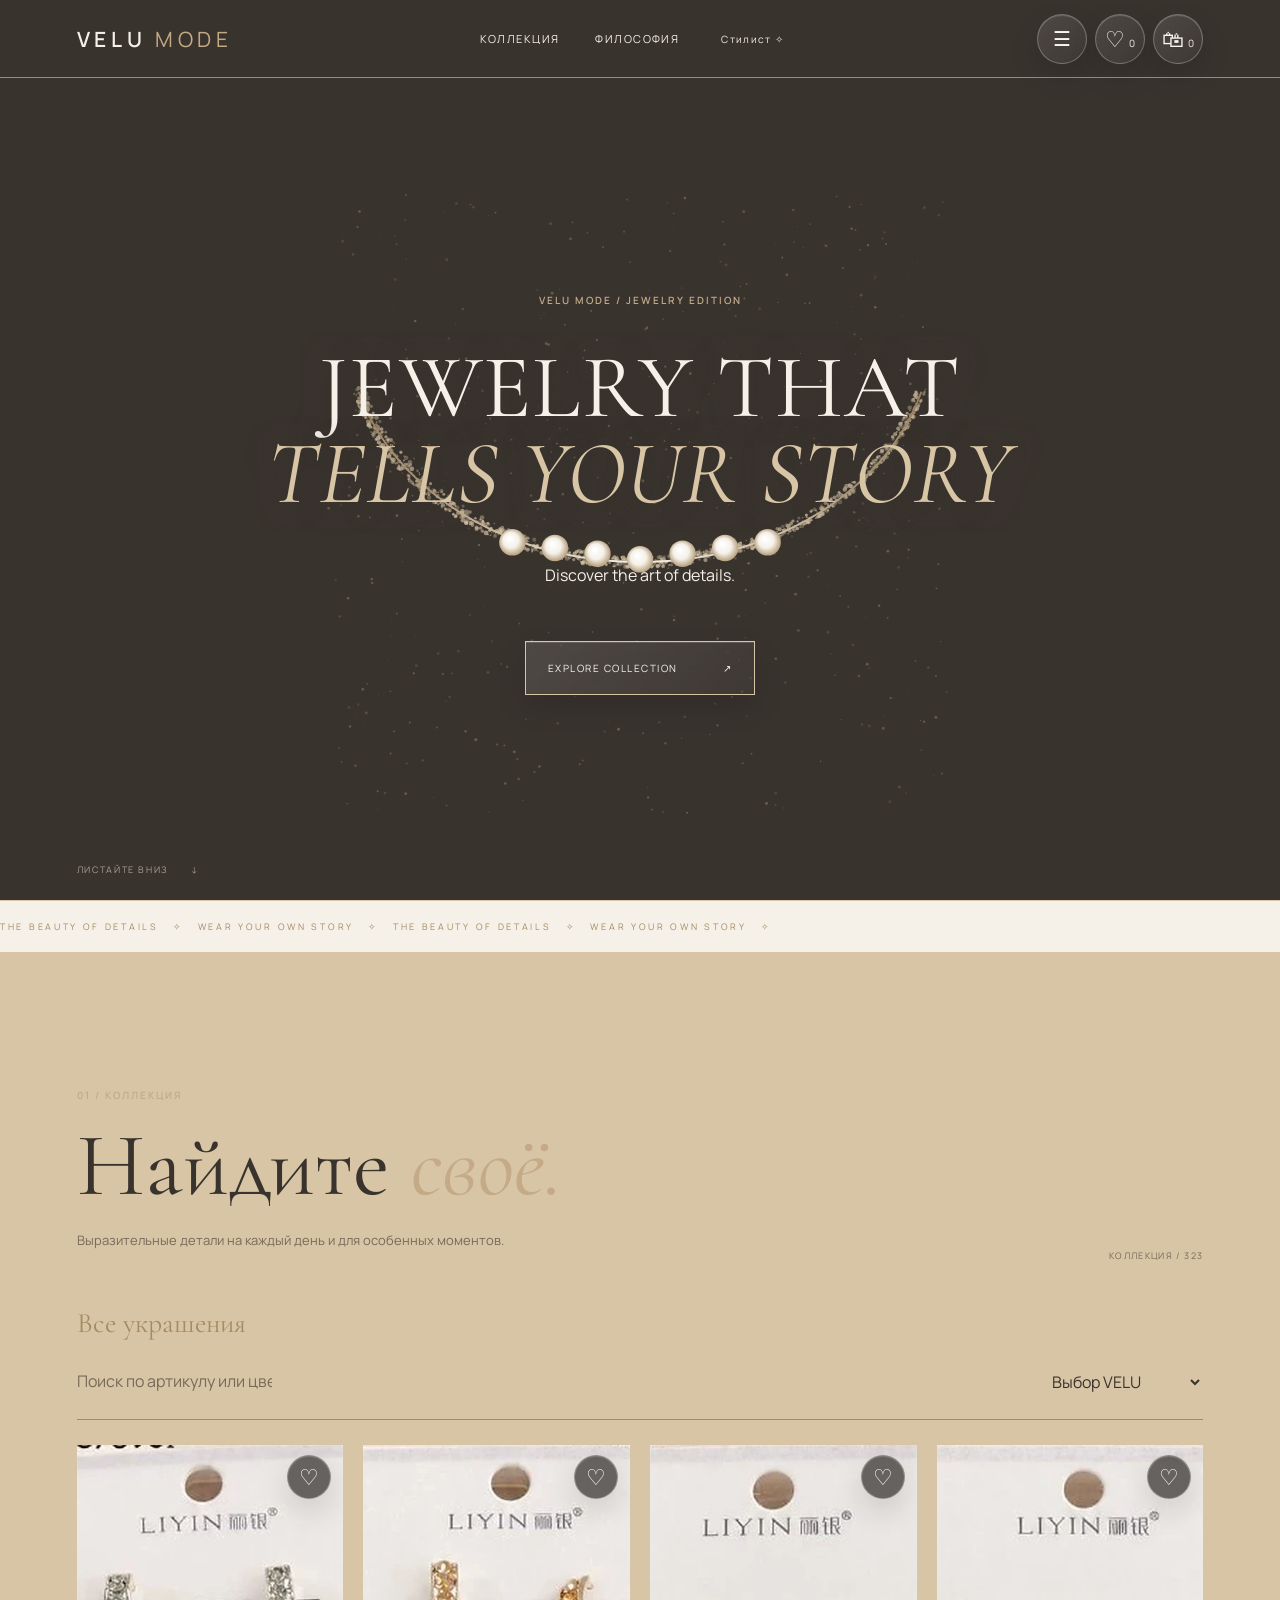
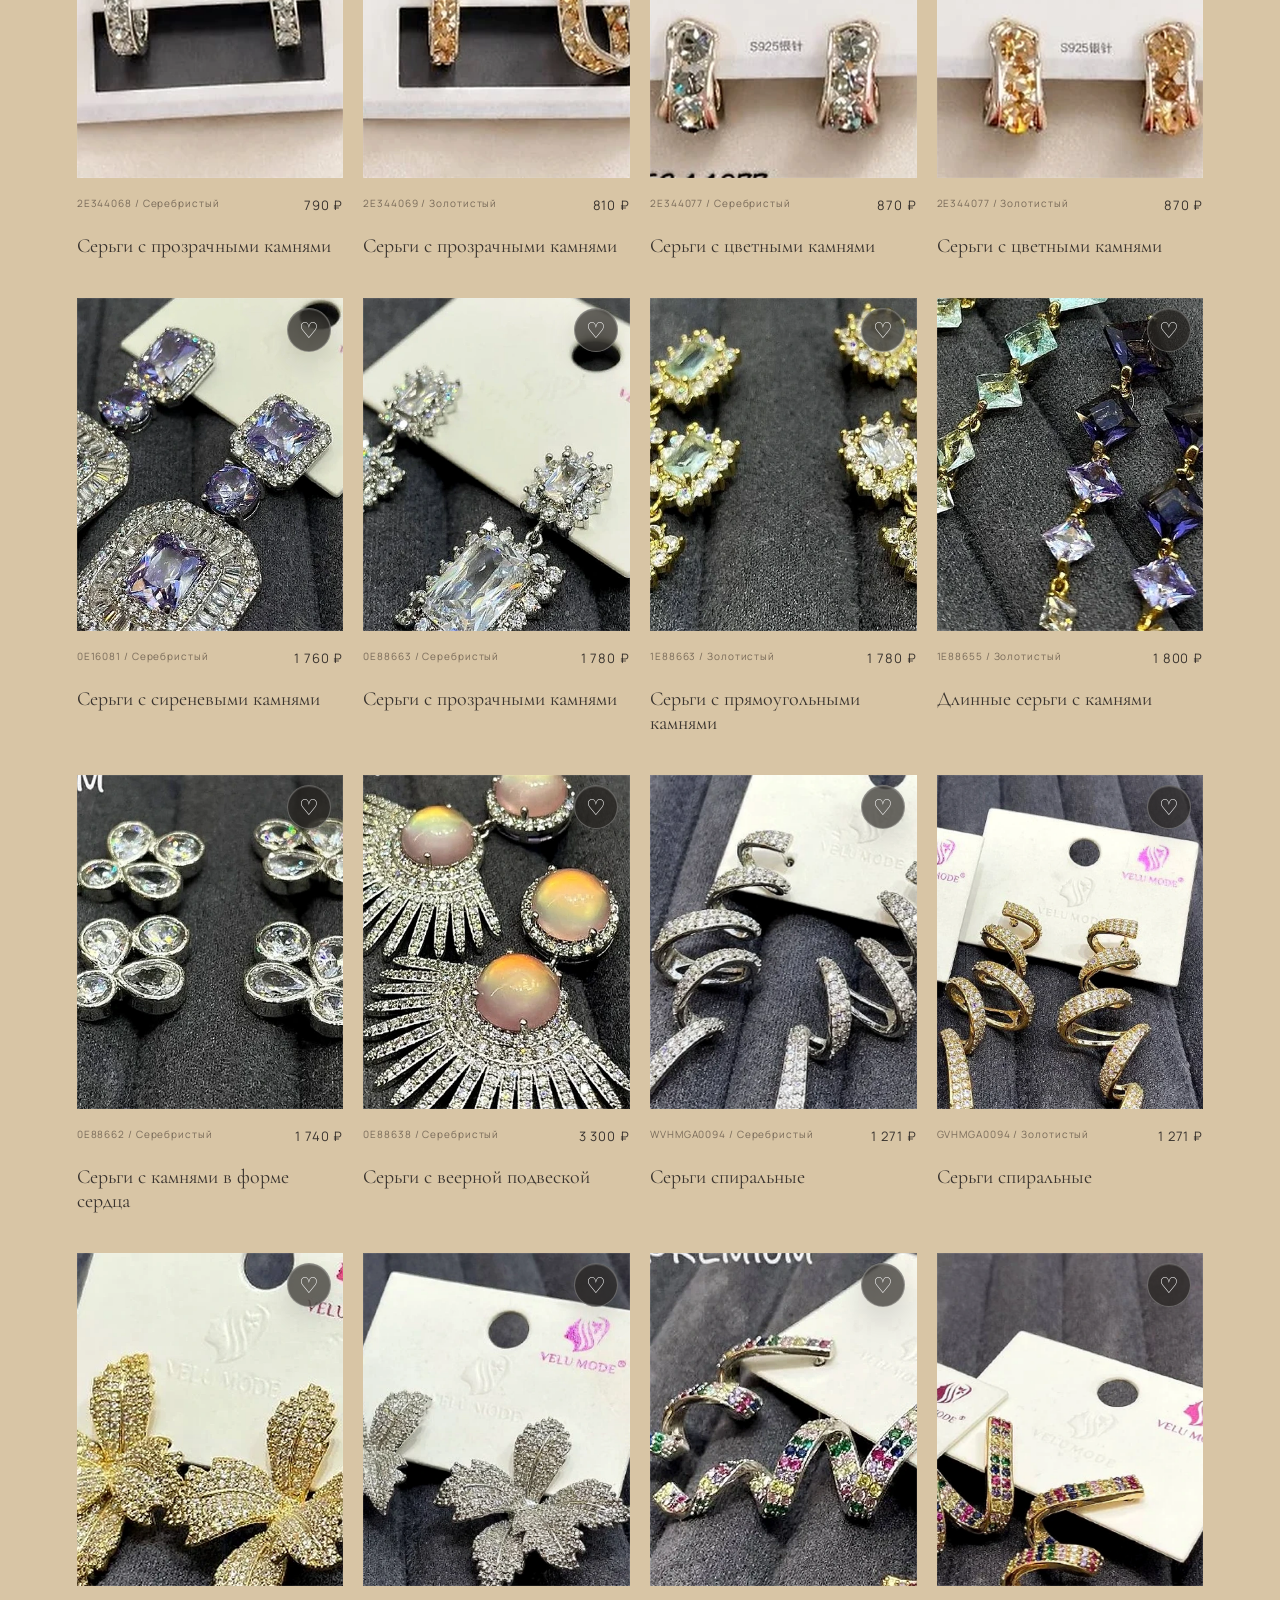
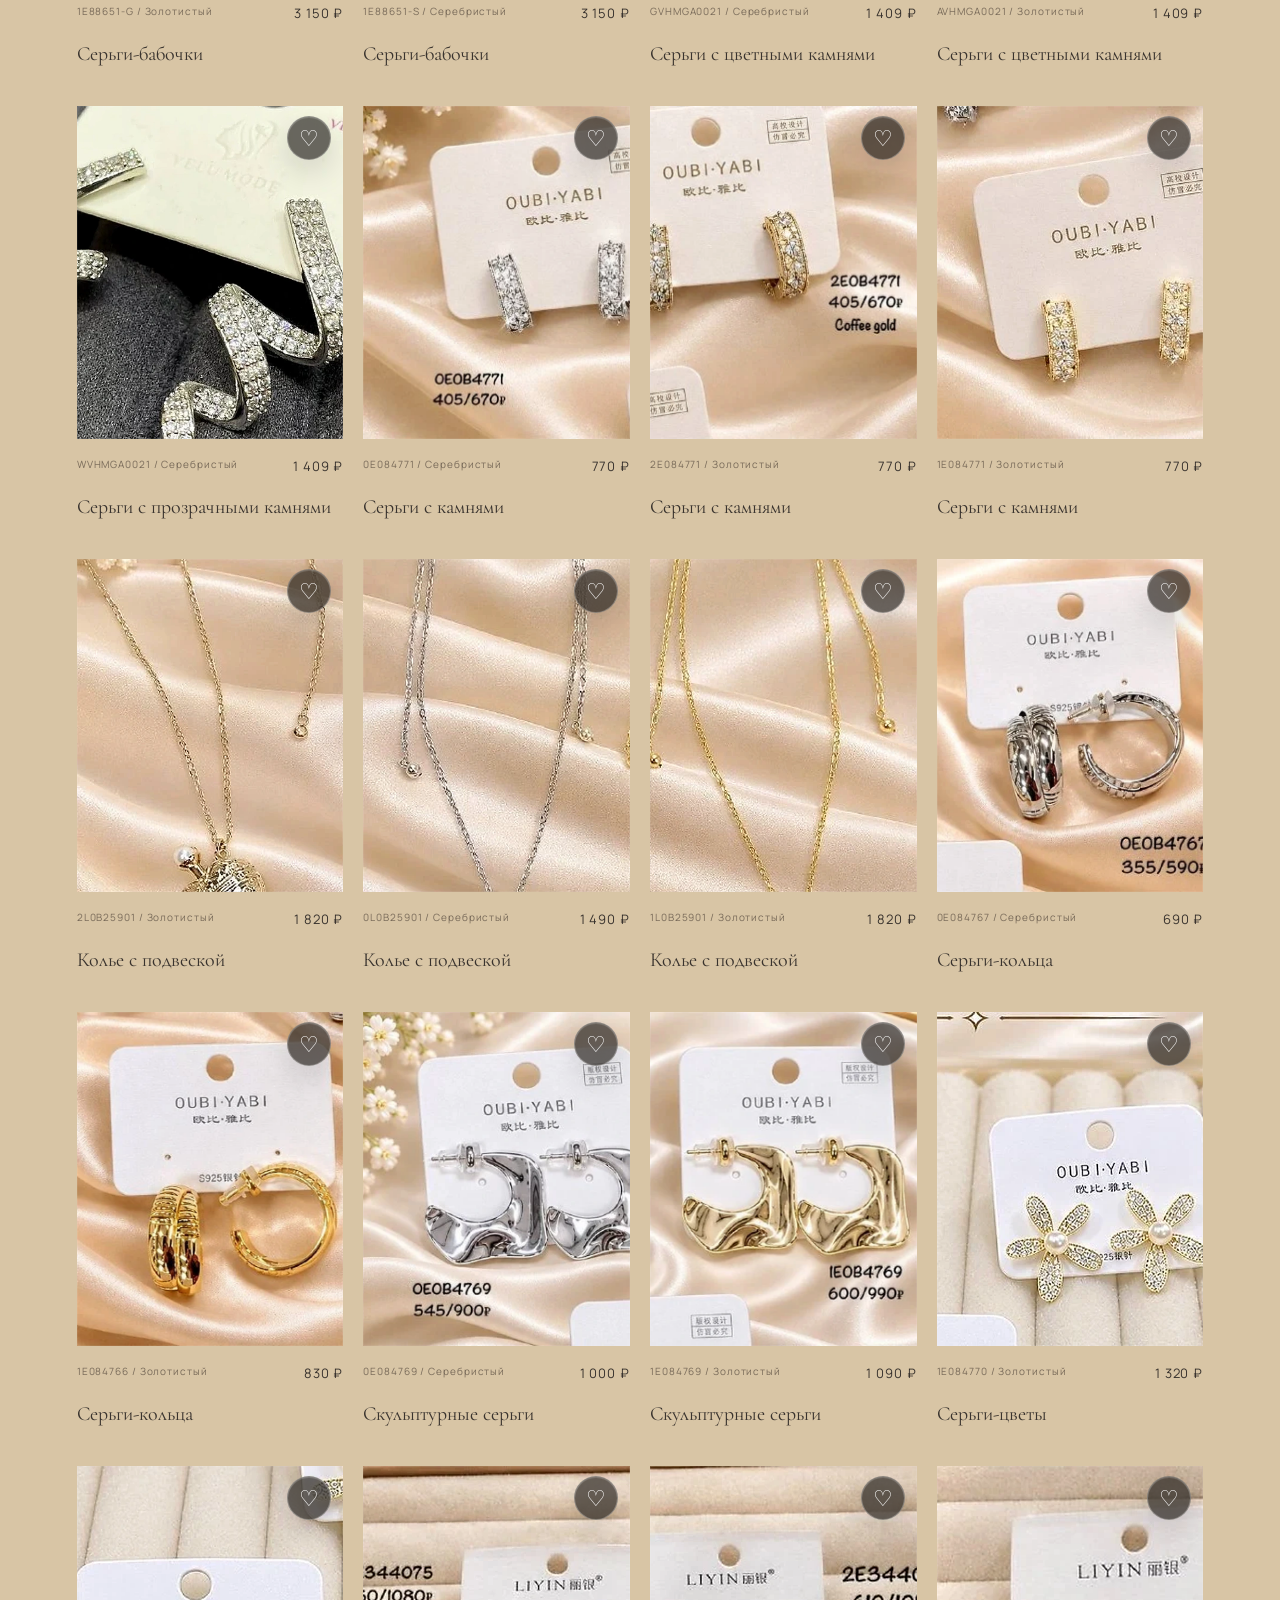
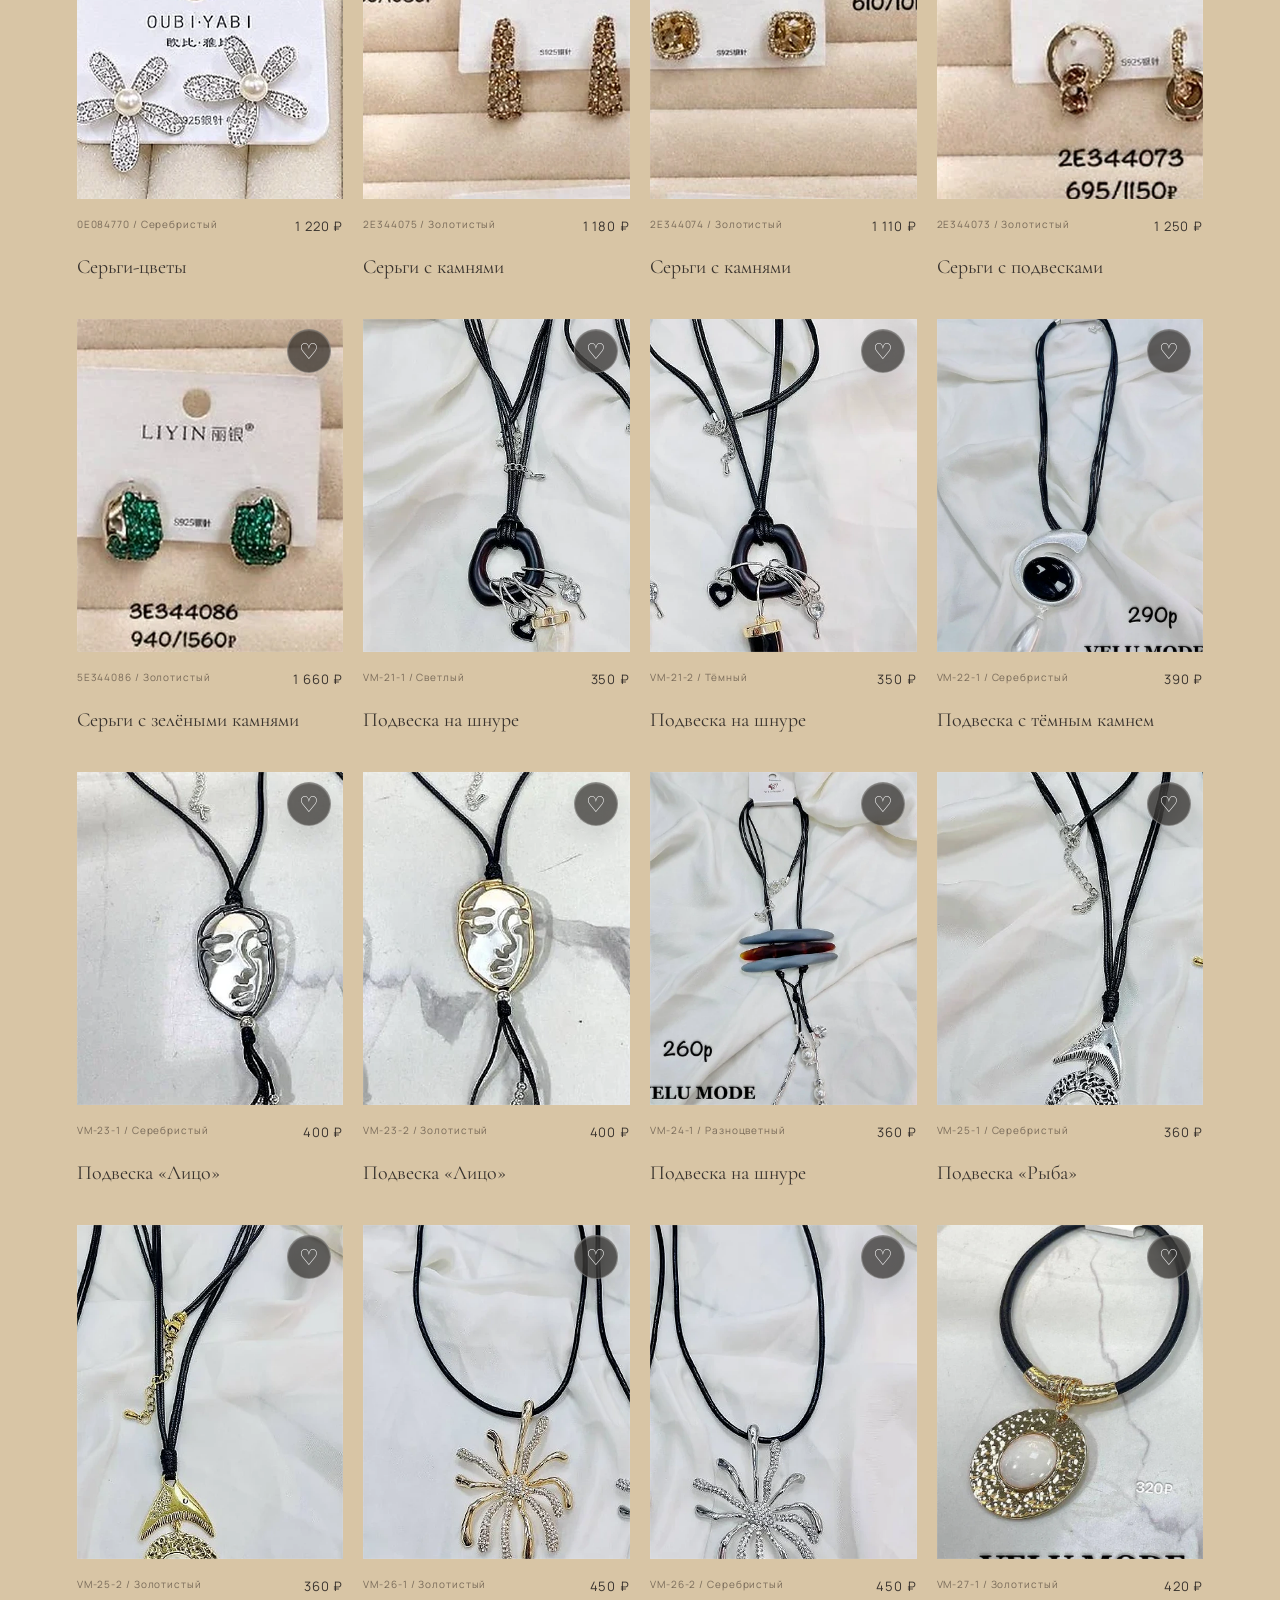
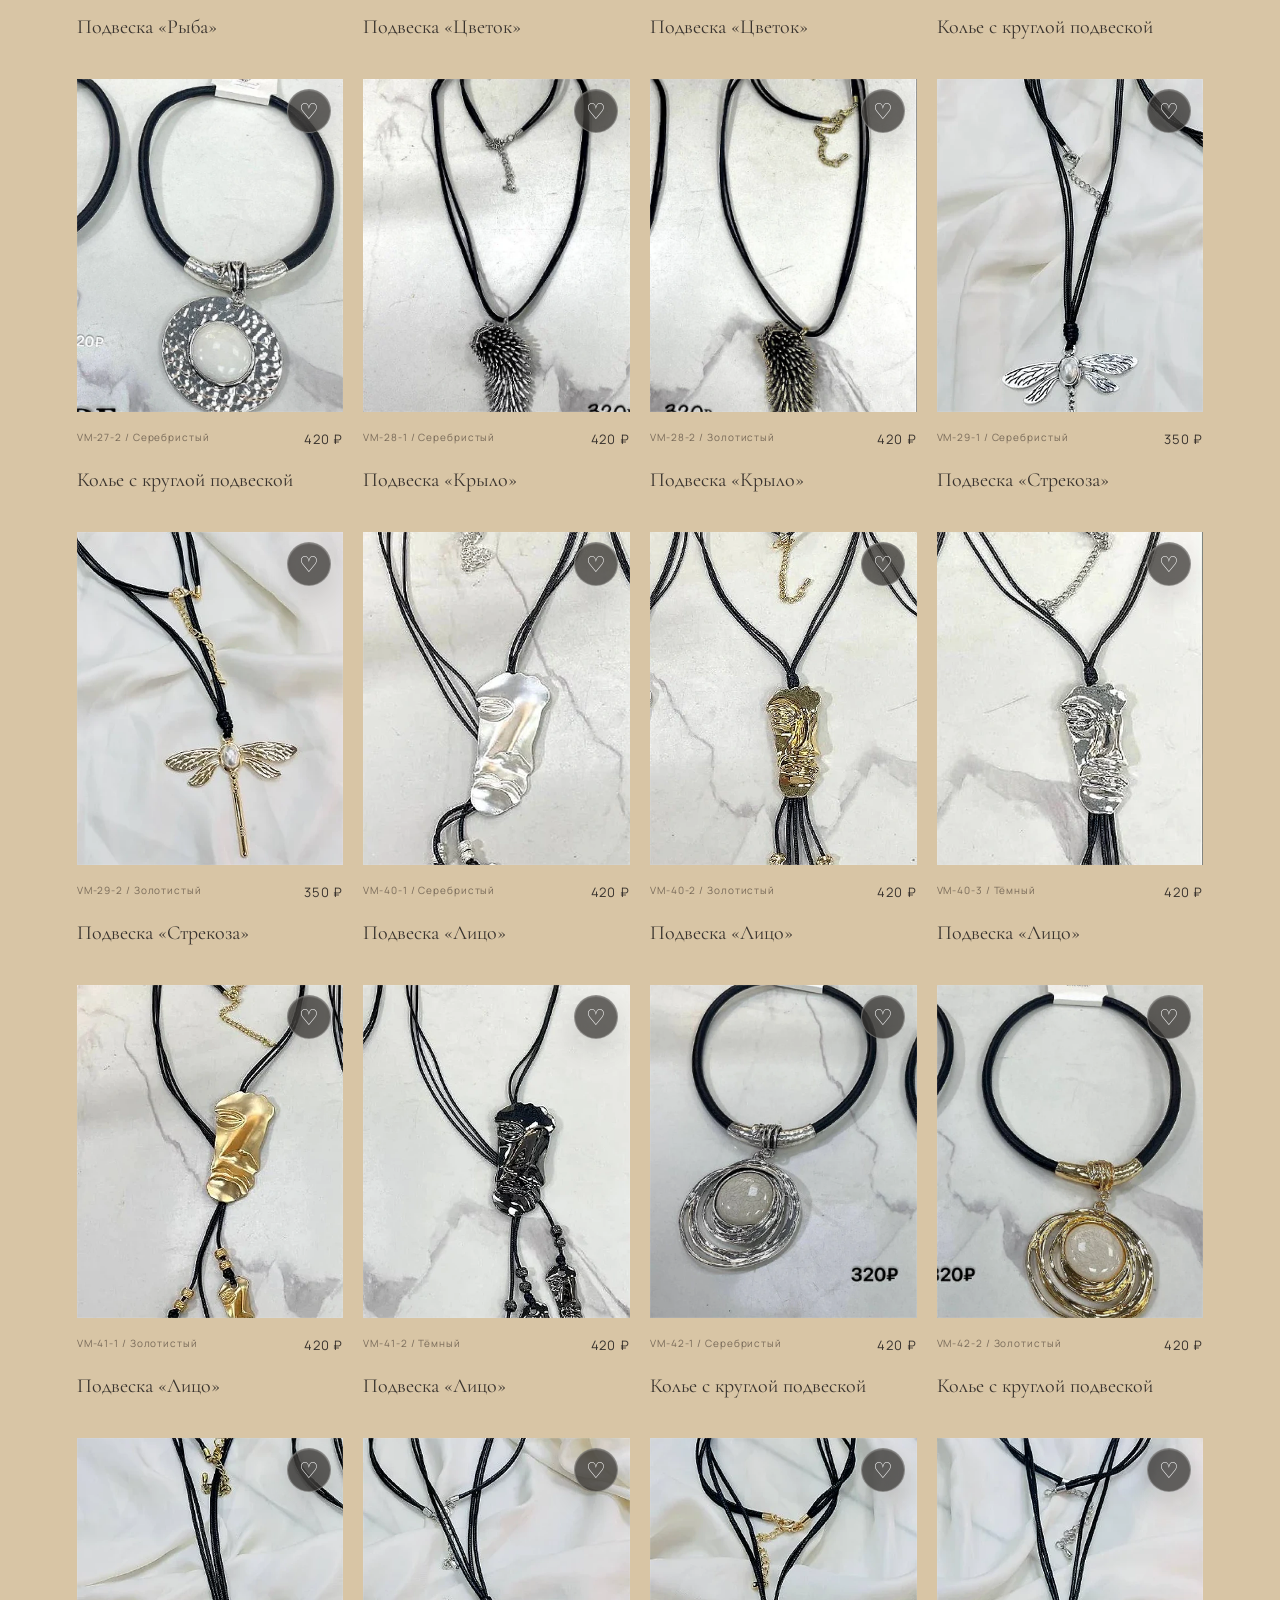
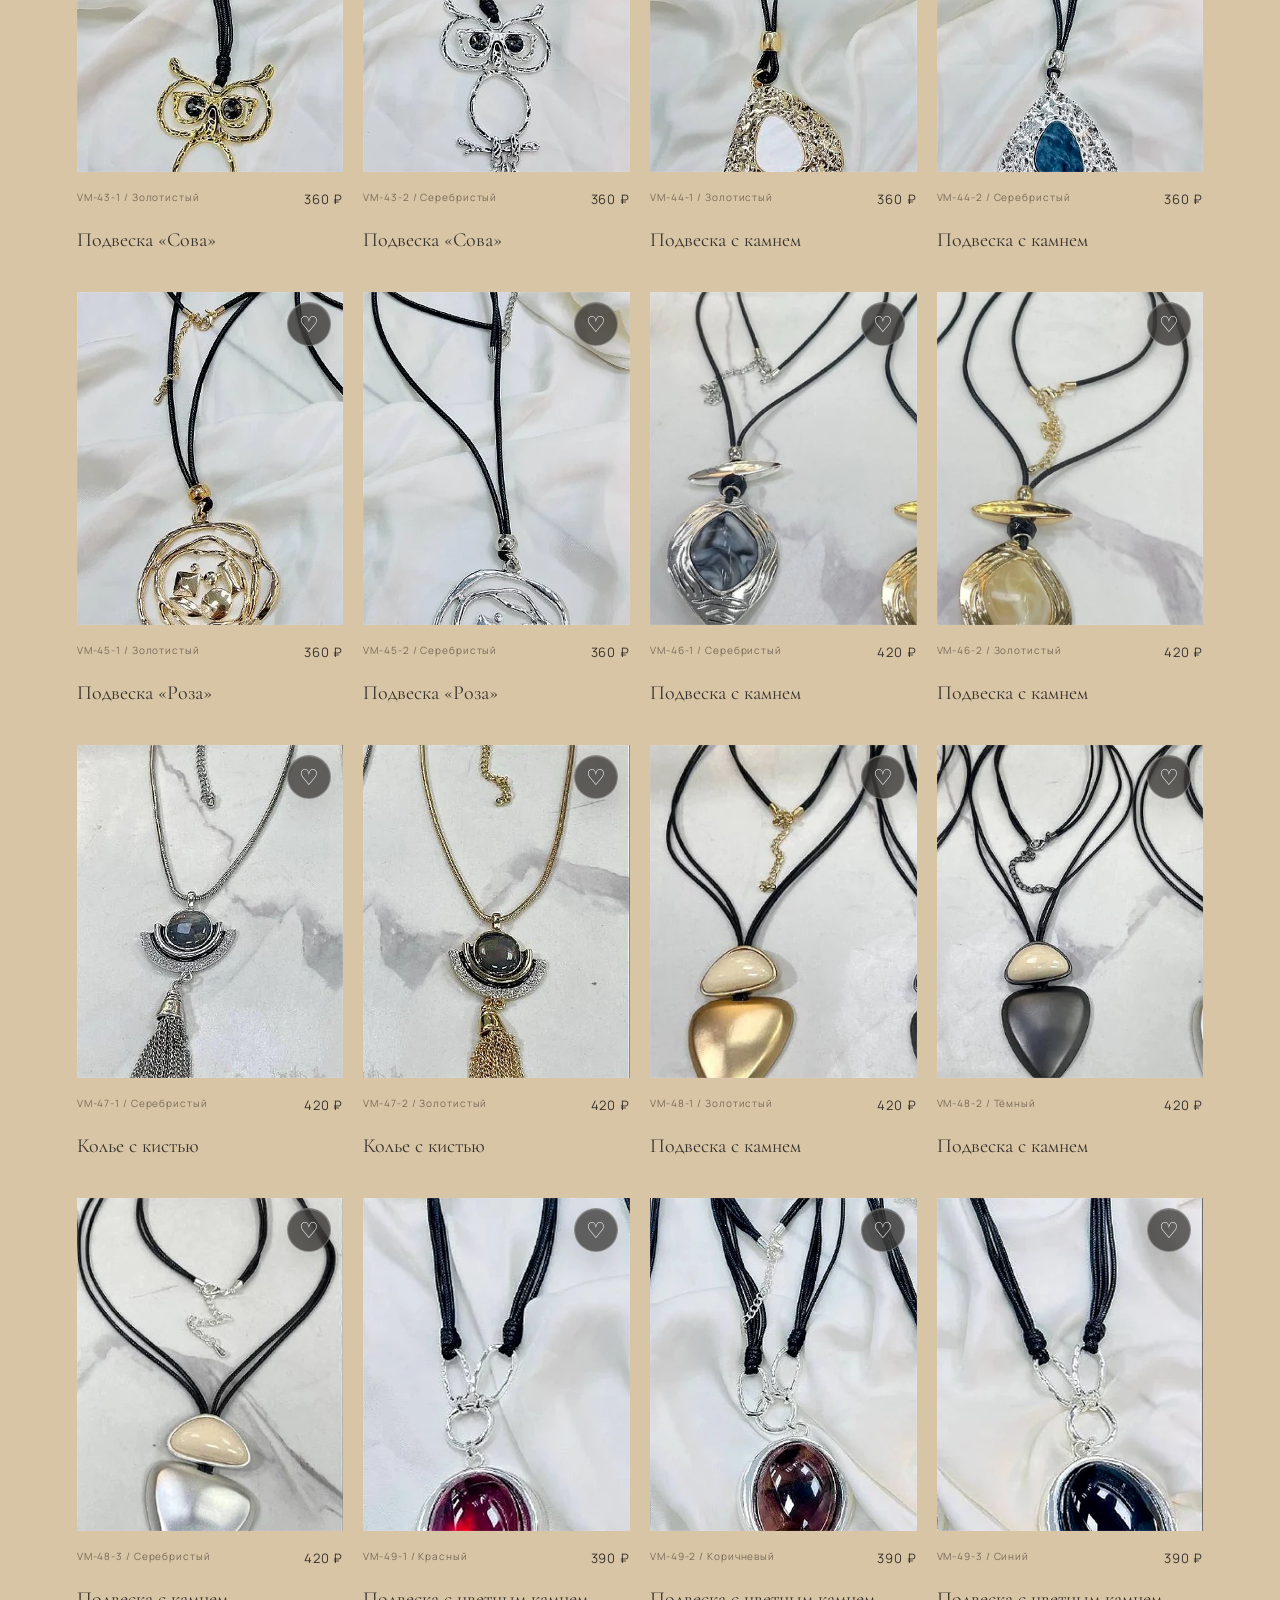
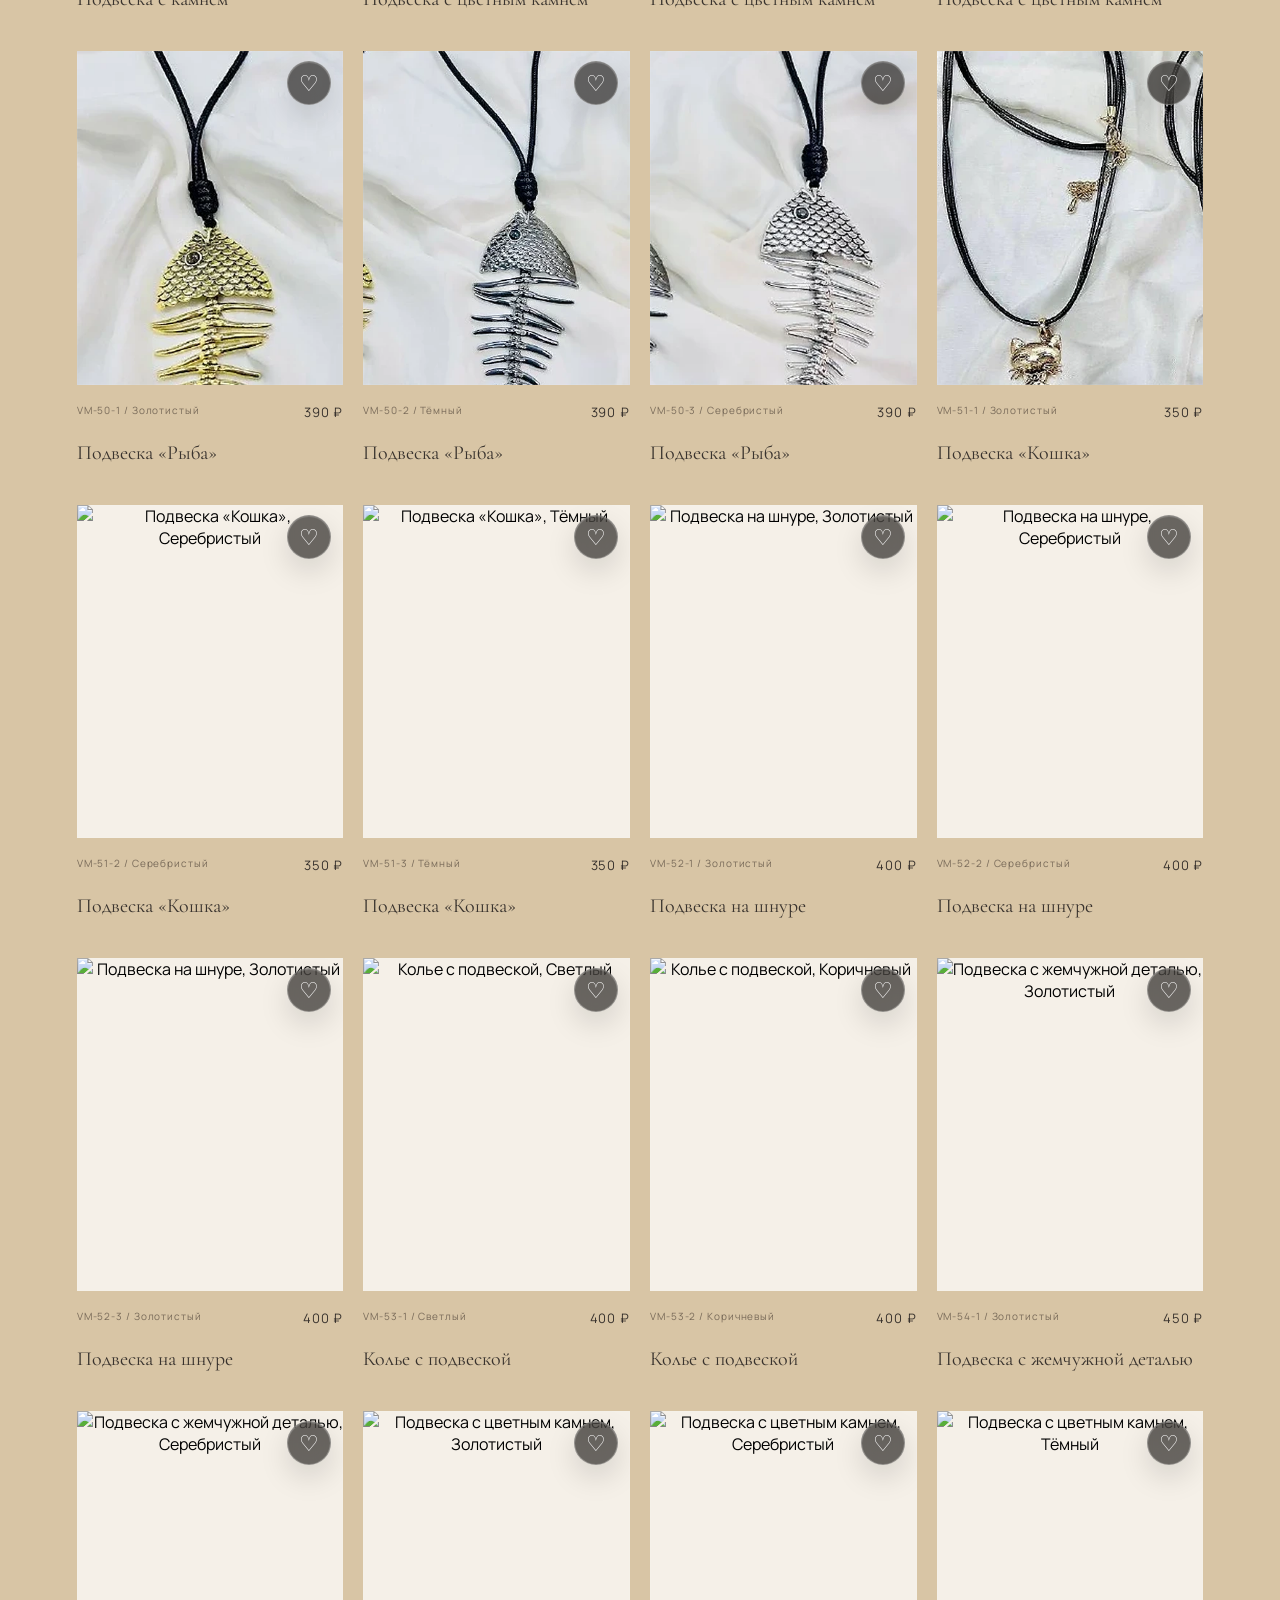
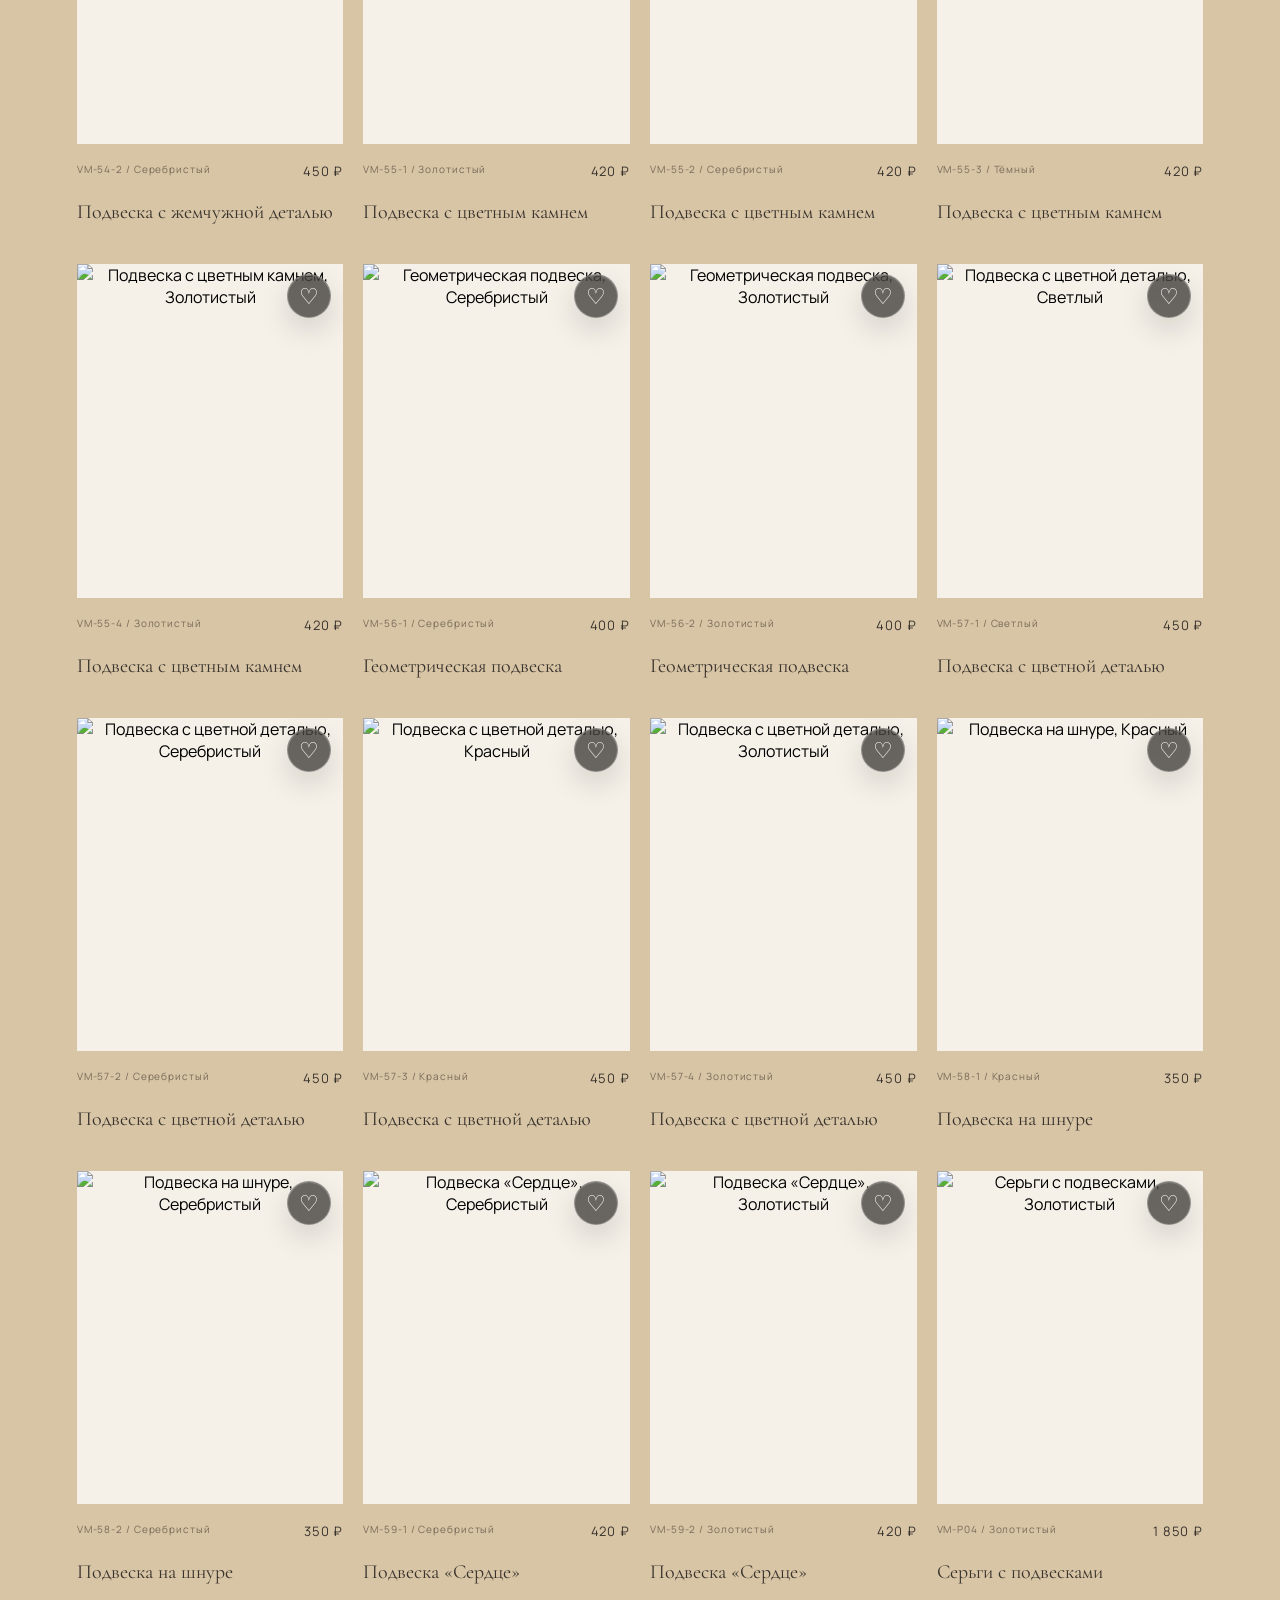
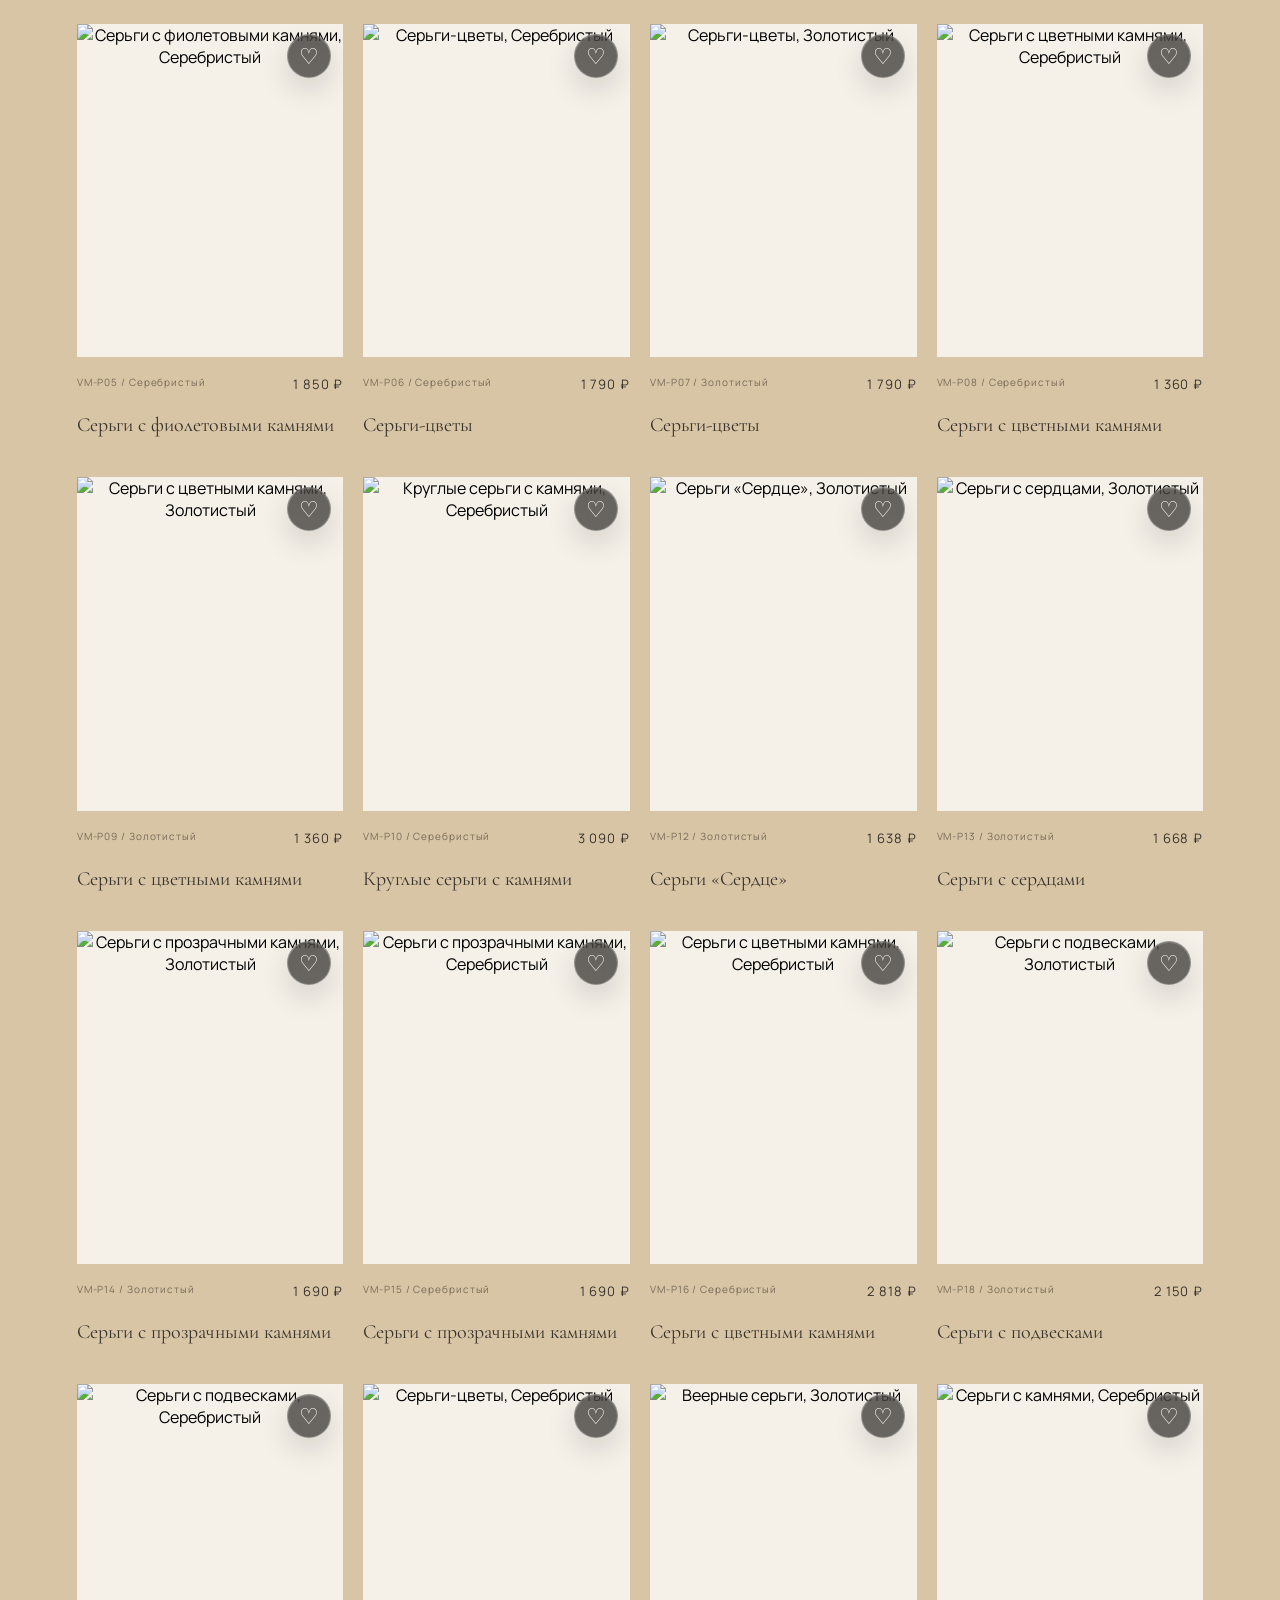
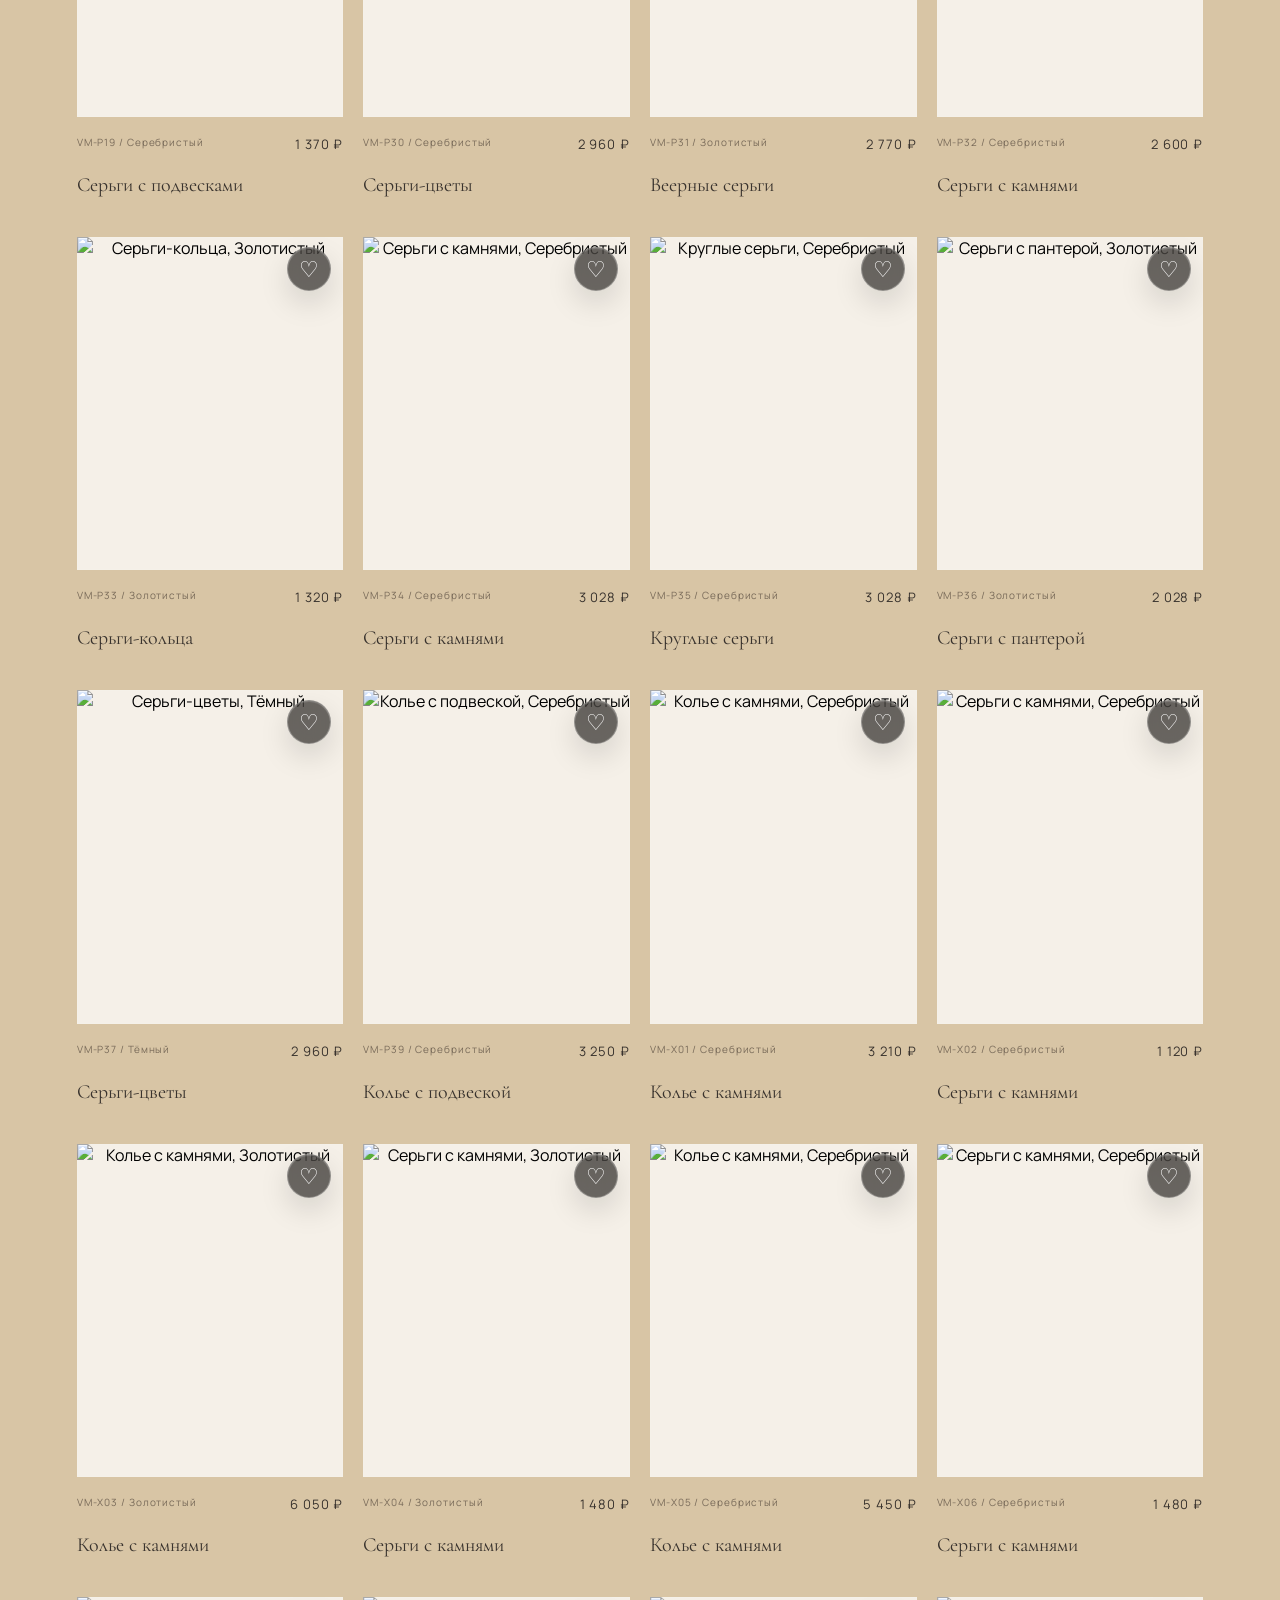
==== index.html @ 09c2c1d7 "Add files via upload" ====
<!doctype html><html lang="ru"><head><meta charset="utf-8"><meta name="viewport" content="width=device-width,initial-scale=1,viewport-fit=cover"><meta name="description" content="Украшения VELU MODE — детали, которые создают настроение."><meta name="theme-color" content="#171613"><title>VELU MODE — украшения с характером</title><link rel="stylesheet" href="style.css"></head><body><header><a class="logo" href="#top">VELU <span>MODE</span></a><nav aria-label="Основная навигация"><a href="#catalog">Коллекция</a><a href="#about">Философия</a><button class="nav-stylist" data-open-stylist>Стилист ✧</button></nav><div class="header-actions"><button id="menu-open" class="glass icon-btn menu-icon" aria-label="Открыть меню категорий">☰</button><button id="bag" class="glass icon-btn" aria-label="Открыть избранное">♡ <span id="count">0</span></button><button id="cart-open" class="glass icon-btn" aria-label="Открыть корзину">🛍 <span id="cart-count">0</span></button></div></header><main id="top"><section class="hero cinematic" id="experience"><canvas id="jewel-canvas" aria-hidden="true"></canvas><div class="cinematic-copy"><p class="eyebrow">VELU MODE / JEWELRY EDITION</p><h1>JEWELRY THAT<br><em>TELLS YOUR STORY</em></h1><p class="intro">Discover the art of details.</p><a class="button glass" href="#catalog">EXPLORE COLLECTION <span>↗</span></a></div><div class="hero-bottom">ЛИСТАЙТЕ ВНИЗ <span>↓</span></div></section><div class="marquee" aria-hidden="true"><div>THE BEAUTY OF DETAILS &nbsp; ✧ &nbsp; WEAR YOUR OWN STORY &nbsp; ✧ &nbsp; THE BEAUTY OF DETAILS &nbsp; ✧ &nbsp; WEAR YOUR OWN STORY &nbsp; ✧ &nbsp;</div></div><section class="catalog" id="catalog"><div class="section-head reveal"><div><p class="eyebrow">01 / КОЛЛЕКЦИЯ</p><h2>Найдите <em>своё.</em></h2><p>Выразительные детали на каждый день и для особенных моментов.</p></div><span class="note">КОЛЛЕКЦИЯ / 323</span></div><p id="category-label" class="category-label">Все украшения</p><div class="controls"><label><span class="sr">Поиск по артикулу</span><input id="search" placeholder="Поиск по артикулу или цвету"></label><select id="sort" aria-label="Сортировка"><option value="featured">Выбор VELU</option><option value="low">Сначала дешевле</option><option value="high">Сначала дороже</option></select></div><div id="grid" class="grid"></div><p id="empty" hidden>Ничего не найдено. Попробуйте другой запрос.</p></section><section class="stylist-banner reveal"><div><p class="eyebrow">ВАШ ЛИЧНЫЙ СТИЛИСТ / ✧</p><h2>Украшение,<br><em>которое почувствуете.</em></h2><p>Расскажите о своих предпочтениях — поможем найти подходящую деталь в коллекции.</p><button class="button glass" data-open-stylist>НАЙТИ СВОЁ УКРАШЕНИЕ <span>↗</span></button></div><div class="stylist-symbol" aria-hidden="true">✧</div></section><section class="editorial" aria-label="Из коллекции"><div class="editorial-intro reveal"><p class="eyebrow">THE EDIT / VELU MODE</p><h2>Искусство<br><em>деталей.</em></h2><p>Украшения, которые становятся частью вашей истории.</p><a href="#catalog">СМОТРЕТЬ КОЛЛЕКЦИЮ ↗</a></div><div class="editorial-photo editorial-photo-large reveal"><img src="add-searchj-120.webp" alt="Браслет из коллекции VELU MODE" loading="lazy"><span>01 / EVERYDAY OBJECTS</span></div><div class="editorial-photo editorial-photo-small reveal"><img src="add-searchj-100.webp" alt="Серьги из коллекции VELU MODE" loading="lazy"><span>02 / THE DETAILS</span></div></section><section class="about" id="about"><p class="eyebrow">02 / BRAND STORY</p><h2>THE BEAUTY IS<br><em>IN THE DETAILS.</em></h2><p>Украшения VELU MODE — это маленькие детали, которые помогают рассказать вашу историю. Выбирайте то, что отражает настроение, индивидуальность и красоту каждого момента.</p><a href="#catalog">СМОТРЕТЬ КОЛЛЕКЦИЮ ↗</a></section></main><footer><a class="logo" href="#top">VELU <span>MODE</span></a><p>Украшения для вашего настроения.</p><button class="text-button" data-open-stylist>СТИЛИСТ ✧</button><small>© VELU MODE</small></footer><dialog id="dialog"><form method="dialog"><button class="close" aria-label="Закрыть">×</button></form><p class="eyebrow">ВАША ПОДБОРКА</p><h2>Избранное</h2><div id="saved"></div></dialog><dialog id="category-menu" aria-labelledby="menu-title"><form method="dialog"><button class="close" aria-label="Закрыть меню">×</button></form><p class="eyebrow">VELU MODE / COLLECTION</p><h2 id="menu-title">Найдите <em>своё.</em></h2><div class="category-list"><button data-category="all">Все украшения <span>↗</span></button><button data-category="earrings">Серьги <span>↗</span></button><button data-category="bracelets">Браслеты <span>↗</span></button><button data-category="rings">Кольца <span>↗</span></button><button data-category="necklaces">Колье <span>↗</span></button><button data-category="pendants">Подвески <span>↗</span></button></div></dialog><dialog id="product-dialog" aria-labelledby="product-title"><form method="dialog"><button class="close" aria-label="Закрыть">×</button></form><div id="product-detail"></div></dialog><dialog id="cart-dialog" aria-labelledby="cart-title"><form method="dialog"><button class="close" aria-label="Закрыть">×</button></form><p class="eyebrow">ВАША ПОДБОРКА</p><h2 id="cart-title">Корзина</h2><div id="cart-items"></div><div id="cart-total"></div><p class="helper-note">Оформление заказа и оплата пока не подключены.</p></dialog><dialog id="stylist"><form method="dialog"><button class="close" aria-label="Закрыть помощника">×</button></form><p class="eyebrow">VELU MODE / PERSONAL STYLIST ✧</p><h2>Давайте найдём<br><em>вашу деталь.</em></h2><p class="stylist-description">Выберите предпочтения, и стилист подберёт украшения из доступной коллекции.</p><form id="stylist-form"><fieldset><legend>Какой оттенок вам ближе?</legend><div class="options"><label><input type="radio" name="color" value="any" checked><span>Любой</span></label><label><input type="radio" name="color" value="Золотистый"><span>Золотистый</span></label><label><input type="radio" name="color" value="Серебристый"><span>Серебристый</span></label></div></fieldset><label class="budget-label" for="budget">Бюджет до</label><select id="budget"><option value="100000">Любой бюджет</option><option value="800">800 ₽</option><option value="850">850 ₽</option><option value="900">900 ₽</option><option value="1500">1 500 ₽</option><option value="2000">2 000 ₽</option><option value="3500">3 500 ₽</option></select><button type="submit" class="button glass">ПОДОБРАТЬ <span>✧</span></button></form><div id="recommendations" aria-live="polite"></div><p class="helper-note">Подбор по вашим условиям и товарам каталога. Нейросеть пока не подключена.</p></dialog><script src="app.js"></script><script src="experience.js"></script></body></html>
---- style.css ----
@import url('https://fonts.googleapis.com/css2?family=Cormorant+Garamond:ital,wght@0,400;0,500;1,400&family=Manrope:wght@400;500;600&display=swap');:root{--cream:#f7f5f0;--ink:#24231f;--gold:#aa8a5e;--border:#ded9d0}*{box-sizing:border-box}html{scroll-behavior:smooth}body{margin:0;background:var(--cream);color:var(--ink);font-family:Manrope,Arial,sans-serif}a{color:inherit;text-decoration:none}button,input,select{font:inherit}button{cursor:pointer}header{height:76px;padding:0 6%;display:flex;align-items:center;justify-content:space-between;border-bottom:1px solid var(--border);position:relative;z-index:2}.logo{font-size:21px;letter-spacing:.19em;font-weight:600}.logo span{font-weight:400}nav{display:flex;gap:36px;font-size:11px;text-transform:uppercase;letter-spacing:.13em}header button{border:0;background:none;font-size:23px}header button span{font-size:11px}.hero{min-height:calc(100svh - 76px);display:grid;grid-template-columns:1fr 1fr;position:relative;padding:5% 6% 70px;gap:8%}.hero-copy{align-self:center}.eyebrow{font-size:10px;letter-spacing:.2em;font-weight:600}.hero h1,h2{font-family:'Cormorant Garamond',Georgia,serif;font-weight:400;line-height:.88}.hero h1{font-size:clamp(68px,9vw,148px);margin:35px 0}.hero h1 em,h2 em{font-weight:400;color:#9b805e}.intro{color:#77736a;line-height:1.8}.button{display:inline-flex;gap:45px;align-items:center;margin-top:35px;padding:19px 22px;background:#24231f;color:white;font-size:10px;letter-spacing:.15em}.hero-image{position:relative;min-height:520px;background:#e7e0d6;overflow:hidden}.hero-image img{width:100%;height:100%;position:absolute;object-fit:cover;filter:saturate(.7)}.hero-image span{position:absolute;bottom:20px;right:20px;font-size:9px;letter-spacing:.16em}.hero-bottom{position:absolute;bottom:24px;left:6%;font-size:9px;letter-spacing:.18em}.hero-bottom span{margin-left:20px}.catalog{padding:110px 6%}.section-head{display:flex;justify-content:space-between;align-items:end}.section-head h2,.about h2{font-size:clamp(55px,7vw,105px);margin:25px 0}.section-head p:not(.eyebrow){font-size:13px;color:#77736a}.note{font-size:9px;letter-spacing:.15em}.controls{display:flex;justify-content:space-between;margin:55px 0 25px;border-bottom:1px solid var(--border);padding-bottom:15px}.controls input,.controls select{border:0;background:transparent;padding:10px 0;outline-offset:4px;color:#555}.grid{display:grid;grid-template-columns:repeat(4,1fr);gap:20px}.photo{position:relative;background:#e9e4dc;aspect-ratio:4/5;overflow:hidden}.photo img{width:100%;height:100%;object-fit:cover;transition:transform .5s}.photo:hover img{transform:scale(1.04)}.heart{position:absolute;right:12px;top:10px;border:0;background:#f7f5f0df;width:44px;height:44px;border-radius:50%;font-size:22px}.heart.active{color:#9b694b}.product-meta{display:flex;justify-content:space-between;margin-top:18px;font-size:10px;letter-spacing:.06em;color:#777}.product-meta span:last-child{font-size:13px;color:#24231f}h3{font-weight:500;font-size:13px}.more{text-align:center;margin-top:80px;font-size:13px}.more a,.about a{display:inline-block;margin-top:15px;border-bottom:1px solid;padding-bottom:8px;font-size:10px;letter-spacing:.15em}.about{background:#22211e;color:#f5f0e7;padding:110px 12%;text-align:center}.about p:not(.eyebrow){max-width:480px;margin:30px auto;color:#bbb5aa;line-height:1.9;font-size:13px}footer{padding:55px 6%;display:flex;align-items:center;justify-content:space-between;gap:25px;font-size:10px}footer p{color:#777}footer small{color:#999}dialog{border:0;background:var(--cream);padding:45px;max-width:90vw;width:450px}dialog::backdrop{background:#0008}.close{float:right;border:0;background:none;font-size:30px}.sr{position:absolute;width:1px;height:1px;overflow:hidden;clip:rect(0,0,0,0)}@media(max-width:700px){header{height:64px;padding:0 5%}nav{display:none}.hero{padding:35px 5% 55px;grid-template-columns:1fr;gap:30px}.hero-copy{order:2}.hero h1{margin:20px 0;font-size:clamp(64px,17vw,100px)}.hero-image{order:1;min-height:0;aspect-ratio:1/1}.hero-bottom{display:none}.button{margin-top:20px}.catalog{padding:80px 5%}.section-head{display:block}.note{display:block;margin-top:30px}.grid{grid-template-columns:repeat(2,minmax(0,1fr));gap:24px 12px}.product-meta{display:block;line-height:1.7}.product-meta span{display:block}.about{padding:85px 7%}footer{align-items:start;flex-direction:column}.controls input{max-width:150px}dialog{padding:30px}}@media(prefers-reduced-motion:reduce){*{scroll-behavior:auto!important;transition:none!important}}
/* VELU MODE — dark editorial direction */
:root{--cream:#171613;--ink:#f5f0e8;--gold:#c8af8d;--border:#ffffff24}body{background:#171613;color:var(--ink)}header{height:78px;border-color:var(--border)}nav{align-items:center}nav a,.nav-stylist{color:#d7d0c6;transition:color .25s}.nav-stylist,.text-button{background:none;border:0;color:inherit;letter-spacing:.13em;font-size:10px}nav a:hover,.nav-stylist:hover,.text-button:hover{color:#d3b38a}.glass{background:linear-gradient(135deg,#ffffff1c,#ffffff08);border:1px solid #ffffff45;color:#f8f4ee;backdrop-filter:blur(18px);-webkit-backdrop-filter:blur(18px);box-shadow:inset 0 1px #ffffff25,0 12px 30px #0002;transition:background .3s,border-color .3s,transform .3s}.glass:hover{background:#ffffff30;border-color:#ffffff80;transform:translateY(-3px)}.icon-btn{width:50px;height:50px;border-radius:50%;font-size:22px}.icon-btn span{font-size:10px}.hero{min-height:calc(100svh - 78px);padding-top:5%;overflow:hidden}.hero:before{content:'';position:absolute;width:45vw;height:45vw;left:-20vw;top:10%;border:1px solid #bfa78920;border-radius:50%;pointer-events:none}.hero h1{font-size:clamp(65px,8vw,132px);line-height:.91}.hero h1 em,h2 em{color:#c5aa87}.eyebrow{color:#c2aa89}.intro{color:#c0b8ac}.hero-actions{display:flex;align-items:center;gap:28px;flex-wrap:wrap}.button{cursor:pointer;align-items:center;justify-content:space-between;min-height:54px}.text-button{min-height:44px}.text-button span{color:#c8ae8a;margin-left:8px}.hero-image{overflow:visible;background:transparent;min-height:510px;display:flex;align-items:center;justify-content:center}.image-frame{position:absolute;inset:0 5% 0 10%;overflow:hidden;background:#4b4037;animation:float 8s ease-in-out infinite}.hero-image img{filter:saturate(.55) brightness(.72);transition:transform 1.2s;object-fit:cover}.hero-image:hover img{transform:scale(1.07)}.image-shine{position:absolute;inset:-50%;background:linear-gradient(115deg,transparent 42%,#fff2 50%,transparent 58%);transform:translateX(-65%);animation:shine 9s ease-in-out infinite}.image-index{z-index:2;color:#f3eee7!important;bottom:20px!important;right:9%!important}.hero-orbit{position:absolute;width:90%;aspect-ratio:1;border:1px solid #d2bb993d;border-radius:50%;transform:rotate(-18deg) scaleY(.72);pointer-events:none}.hero-bottom{color:#aa9f90}.marquee{border-block:1px solid var(--border);overflow:hidden;padding:19px 0;color:#ae9a80;font-size:9px;letter-spacing:.3em;white-space:nowrap}.marquee div{width:max-content;animation:marquee 28s linear infinite}.catalog{padding-top:125px}.section-head p:not(.eyebrow){color:#aaa297}.note,.product-meta{color:#a49a8d}.controls{border-color:var(--border)}.controls input,.controls select{color:#e6ded2}.controls input::placeholder{color:#92897e}.controls select option,#budget option{background:#292620;color:white}.photo{background:#3b342e}.photo img{filter:saturate(.65) brightness(.83);transition:transform .8s,filter .8s}.photo:hover img{transform:scale(1.07);filter:saturate(.8) brightness(.95)}.photo-number{position:absolute;left:15px;bottom:15px;color:white;letter-spacing:.14em;font-size:9px}.heart{background:#211e1ba8;color:white}.heart.active{color:#e9b6a1}.product{animation:rise .7s both;animation-delay:var(--delay)}.product-meta span:last-child{color:#f4eee5}.stylist-banner{min-height:460px;padding:100px 10%;background:#2d2924;display:flex;align-items:center;justify-content:space-between;overflow:hidden}.stylist-banner>div:first-child{position:relative;z-index:1}.stylist-banner h2{font-size:clamp(52px,6vw,95px);margin:30px 0}.stylist-banner p:not(.eyebrow){max-width:400px;color:#bcb2a5;line-height:1.8;font-size:13px}.stylist-symbol{font-family:Georgia,serif;font-size:clamp(150px,28vw,400px);line-height:1;color:#b59d7a;opacity:.32;animation:rotate 30s linear infinite}.about{background:#1c1a17}.about p:not(.eyebrow){color:#bdb2a3}footer{border-top:1px solid var(--border)}footer p,footer small{color:#a59b8f}dialog{background:#211f1b;color:#f5efe6;border:1px solid #ffffff30;box-shadow:0 20px 80px #0009;max-height:90svh;overflow:auto}dialog h2{font-size:55px;margin:25px 0}dialog h2 em{color:#c5aa87}dialog::backdrop{background:#000b;backdrop-filter:blur(6px)}.close{color:white;min-width:44px;min-height:44px}.stylist-description,.helper-note{color:#b7ac9f;font-size:12px;line-height:1.7}.helper-note{font-size:10px;margin-top:28px}.options{display:flex;flex-wrap:wrap;gap:8px}fieldset{border:0;padding:0;margin:30px 0 25px}legend,.budget-label{font-size:11px;letter-spacing:.05em;margin-bottom:12px}.options label{cursor:pointer}.options input{position:absolute;opacity:0}.options span{display:block;border:1px solid #ffffff30;padding:12px 15px;font-size:11px}.options input:checked+span{background:#d3b893;color:#211f1b;border-color:#d3b893}.options input:focus-visible+span{outline:2px solid white;outline-offset:3px}#budget{display:block;width:100%;background:#ffffff0a;border:1px solid #ffffff30;color:white;padding:14px;margin:0 0 22px}#stylist-form .button{width:100%;margin:0}.saved-item{display:flex;gap:16px;align-items:center;border-bottom:1px solid #ffffff22;padding:12px 0;font-size:13px}.saved-item img{width:64px;height:70px;object-fit:cover}.saved-item small{color:#b9ac9c;line-height:2}#recommendations{margin-top:30px}.reveal{opacity:0;transform:translateY(24px);transition:opacity .8s ease,transform .8s ease}.reveal.visible{opacity:1;transform:translateY(0)}:focus-visible{outline:2px solid #d8bc93;outline-offset:4px}@keyframes rise{from{opacity:0;transform:translateY(20px)}to{opacity:1;transform:translateY(0)}}@keyframes float{50%{transform:translateY(-10px)}}@keyframes shine{0%,15%{transform:translateX(-65%)}45%,100%{transform:translateX(65%)}}@keyframes marquee{to{transform:translateX(-50%)}}@keyframes rotate{to{transform:rotate(360deg)}}@media(max-width:700px){header{height:64px}.hero{min-height:auto}.hero-image{min-height:0;aspect-ratio:1/1}.image-frame{inset:0 5%}.hero-copy{padding:0 0 15px}.hero h1{font-size:clamp(61px,15vw,100px)}.hero-actions{gap:5px 20px}.stylist-banner{min-height:400px;padding:75px 7%;position:relative}.stylist-symbol{position:absolute;right:-30px;bottom:0}.stylist-banner h2{font-size:clamp(49px,11vw,75px)}.catalog{padding-top:85px}dialog{width:min(450px,94vw);padding:28px}dialog h2{font-size:46px}.hero-bottom{display:none}}@media(prefers-reduced-motion:reduce){*,*::before,*::after{animation:none!important;transition:none!important;scroll-behavior:auto!important}.reveal{opacity:1;transform:none}}
.header-actions{display:flex;gap:8px}.product-open{display:block;border:0;padding:0;width:100%;height:100%;background:none;cursor:pointer}.product-open img{display:block}.product-open:focus-visible{outline:2px solid #d8bc93;outline-offset:-4px}.product-open:hover img{transform:scale(1.07)}#product-dialog{width:min(960px,94vw);max-width:960px;padding:36px}.detail-layout{display:grid;grid-template-columns:1fr 1fr;gap:45px;align-items:center}.detail-image{width:100%;max-height:70svh;object-fit:cover}.detail-copy h2{line-height:1;font-size:clamp(42px,5vw,70px)}.detail-price{font-size:20px;color:#d6bb94}.detail-description{color:#d1c6b8;line-height:1.9;font-size:14px}.detail-add{width:100%}.added-message{min-height:1.5em;color:#d6bb94;font-size:12px}#cart-dialog{width:min(550px,94vw);max-width:550px}.cart-item{display:flex;gap:18px;border-bottom:1px solid #ffffff24;padding:18px 0}.cart-item img{width:90px;height:100px;object-fit:cover}.cart-item strong{font-weight:500;font-size:13px}.cart-item p{font-size:12px;color:#b8aa99}.quantity{display:flex;align-items:center;gap:12px}.quantity button{border:1px solid #ffffff35;color:white;background:#ffffff0b;min-height:36px;min-width:36px}.quantity .remove-item{border:0;background:transparent;color:#b8aa99;font-size:11px}.cart-total{display:flex;justify-content:space-between;padding:25px 0;font-size:16px}.cart-total strong{font-weight:500}@media(max-width:700px){.header-actions{gap:4px}.icon-btn{width:44px;height:44px}#product-dialog{padding:20px}.detail-layout{grid-template-columns:1fr;gap:20px}.detail-image{max-height:42svh}.detail-copy h2{font-size:42px;margin:16px 0}.detail-add{margin-top:12px}}
#category-menu{width:min(560px,94vw);max-width:560px;padding:50px;background:#211e1a}#category-menu h2{font-size:clamp(55px,8vw,82px);margin:38px 0}.category-list{display:grid;border-top:1px solid #ffffff2b}.category-list button{display:flex;justify-content:space-between;align-items:center;border:0;border-bottom:1px solid #ffffff2b;background:transparent;color:#f7f0e8;font-family:'Cormorant Garamond',Georgia,serif;font-size:28px;text-align:left;padding:20px 0;transition:color .3s,padding .3s}.category-list button:hover{color:#d1b48c;padding-left:12px}.category-list button span{font-family:Manrope,Arial,sans-serif;font-size:15px;color:#b99d7a}.category-label{font-family:'Cormorant Garamond',Georgia,serif;font-size:28px;color:#d2b996;margin:44px 0 -35px}.menu-icon{font-size:20px}header{background:#171613e8;backdrop-filter:blur(16px);-webkit-backdrop-filter:blur(16px)}.logo{letter-spacing:.22em}.logo span{color:#c3a984}.hero-copy h1{letter-spacing:-.035em}.hero-image .image-frame{box-shadow:0 35px 100px #0008}.photo:after{content:'';position:absolute;inset:0;pointer-events:none;border:1px solid #ffffff14;transition:border-color .4s}.photo:hover:after{border-color:#d9c3a26b}.product-meta{letter-spacing:.09em}.product h3{font-family:'Cormorant Garamond',Georgia,serif;font-size:20px;font-weight:400}.category-list button{animation:menu-arrive .6s both}.category-list button:nth-child(2){animation-delay:.06s}.category-list button:nth-child(3){animation-delay:.12s}.category-list button:nth-child(4){animation-delay:.18s}@keyframes menu-arrive{from{opacity:0;transform:translateY(12px)}to{opacity:1;transform:translateY(0)}}@media(max-width:700px){#category-menu{padding:30px}.category-label{margin:35px 0 -35px}.product h3{font-size:17px}.header-actions{gap:3px}}
/* Champagne editorial refresh */
:root{--cream:#F5F0E8;--ink:#39332E;--gold:#A68B62;--border:#D8C5A5}body{background:#F5F0E8;color:#39332E}header{background:#39332E;color:#F5F0E8;border-color:#A68B62;position:relative}nav a,.nav-stylist{color:#F5F0E8}.cinematic{display:block;min-height:calc(100svh - 78px);padding:0;background:#39332E;color:#F5F0E8;text-align:center;isolation:isolate}.cinematic:before{display:none}#jewel-canvas{position:absolute;inset:0;width:100%;height:100%;z-index:-1}.cinematic-copy{position:absolute;inset:0;display:flex;align-items:center;justify-content:center;flex-direction:column;pointer-events:none;padding:25px}.cinematic-copy>*{pointer-events:auto}.cinematic h1{font-size:clamp(43px,7vw,110px);letter-spacing:.015em;line-height:.96;text-shadow:0 2px 28px #39332E;margin:28px 0}.cinematic h1 em{font-weight:400;color:#D8C5A5}.cinematic .intro{color:#F5F0E8}.cinematic .button{border-color:#D8C5A5}.marquee{color:#A68B62;border-color:#D8C5A5}.catalog{background:#F5F0E8}.section-head p:not(.eyebrow),.product-meta,.note{color:#786a59}.category-label{color:#A68B62}.controls input,.controls select{color:#39332E}.controls input::placeholder{color:#786a59}.photo{background:#D8C5A5}.photo img{filter:none}.photo:hover img{filter:none}.product{transition:transform .5s}.product:hover{transform:translateY(-7px)}.product-meta span:last-child{color:#39332E}.product-open:after{content:'QUICK VIEW ↗';position:absolute;left:15px;bottom:15px;color:#39332E;background:#F5F0E8;padding:12px 15px;font-size:9px;letter-spacing:.12em;opacity:0;transform:translateY(6px);transition:.35s}.product-open:hover:after,.product-open:focus-visible:after{opacity:1;transform:none}.photo-number{display:none}.stylist-banner{background:#D8C5A5;color:#39332E}.stylist-banner p:not(.eyebrow){color:#39332E}.stylist-banner .glass{color:#39332E;border-color:#A68B62}.editorial{padding:110px 6%;display:grid;grid-template-columns:1fr 1.15fr .7fr;gap:4%;align-items:center;background:#F5F0E8}.editorial h2{font-size:clamp(48px,6vw,95px);margin:25px 0}.editorial p{line-height:1.8}.editorial a{font-size:10px;letter-spacing:.14em;border-bottom:1px solid;padding-bottom:10px}.editorial-photo img{width:100%;display:block;object-fit:cover}.editorial-photo-large img{aspect-ratio:4/5}.editorial-photo-small img{aspect-ratio:3/4}.editorial-photo span{display:block;font-size:9px;letter-spacing:.16em;margin-top:14px;color:#A68B62}.about{background:#39332E;color:#F5F0E8}.about p:not(.eyebrow){color:#D8C5A5}footer{background:#F5F0E8;color:#39332E;border-color:#D8C5A5}footer p,footer small{color:#786a59}@media(max-width:700px){.cinematic{min-height:calc(100svh - 64px)}.cinematic h1{font-size:clamp(40px,10vw,66px)}.editorial{padding:80px 5%;grid-template-columns:1fr 1fr;gap:30px 15px}.editorial-intro{grid-column:1/-1}.editorial-photo-small{margin-top:50px}}

/* Champagne catalog */
.catalog{background:#D8C5A5}.catalog .controls{border-color:#A68B62}.catalog .photo{background:#F5F0E8}
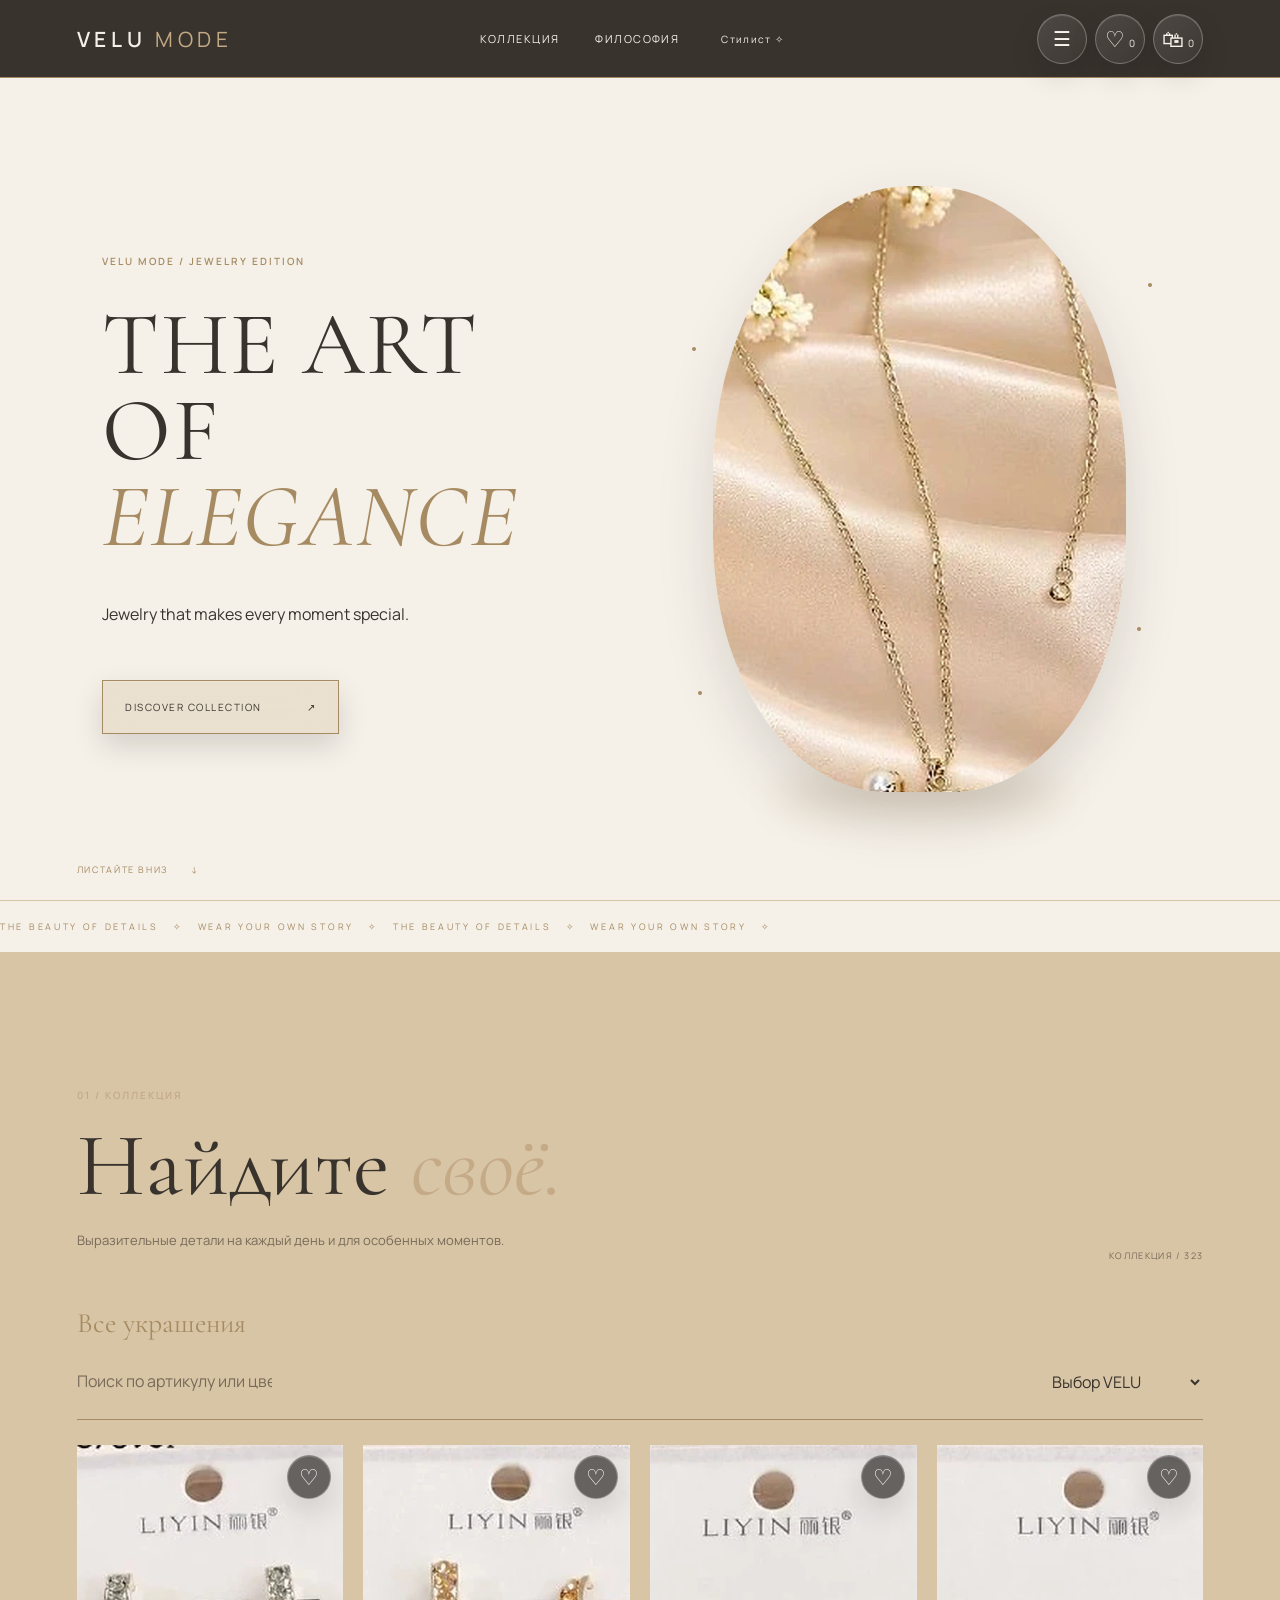
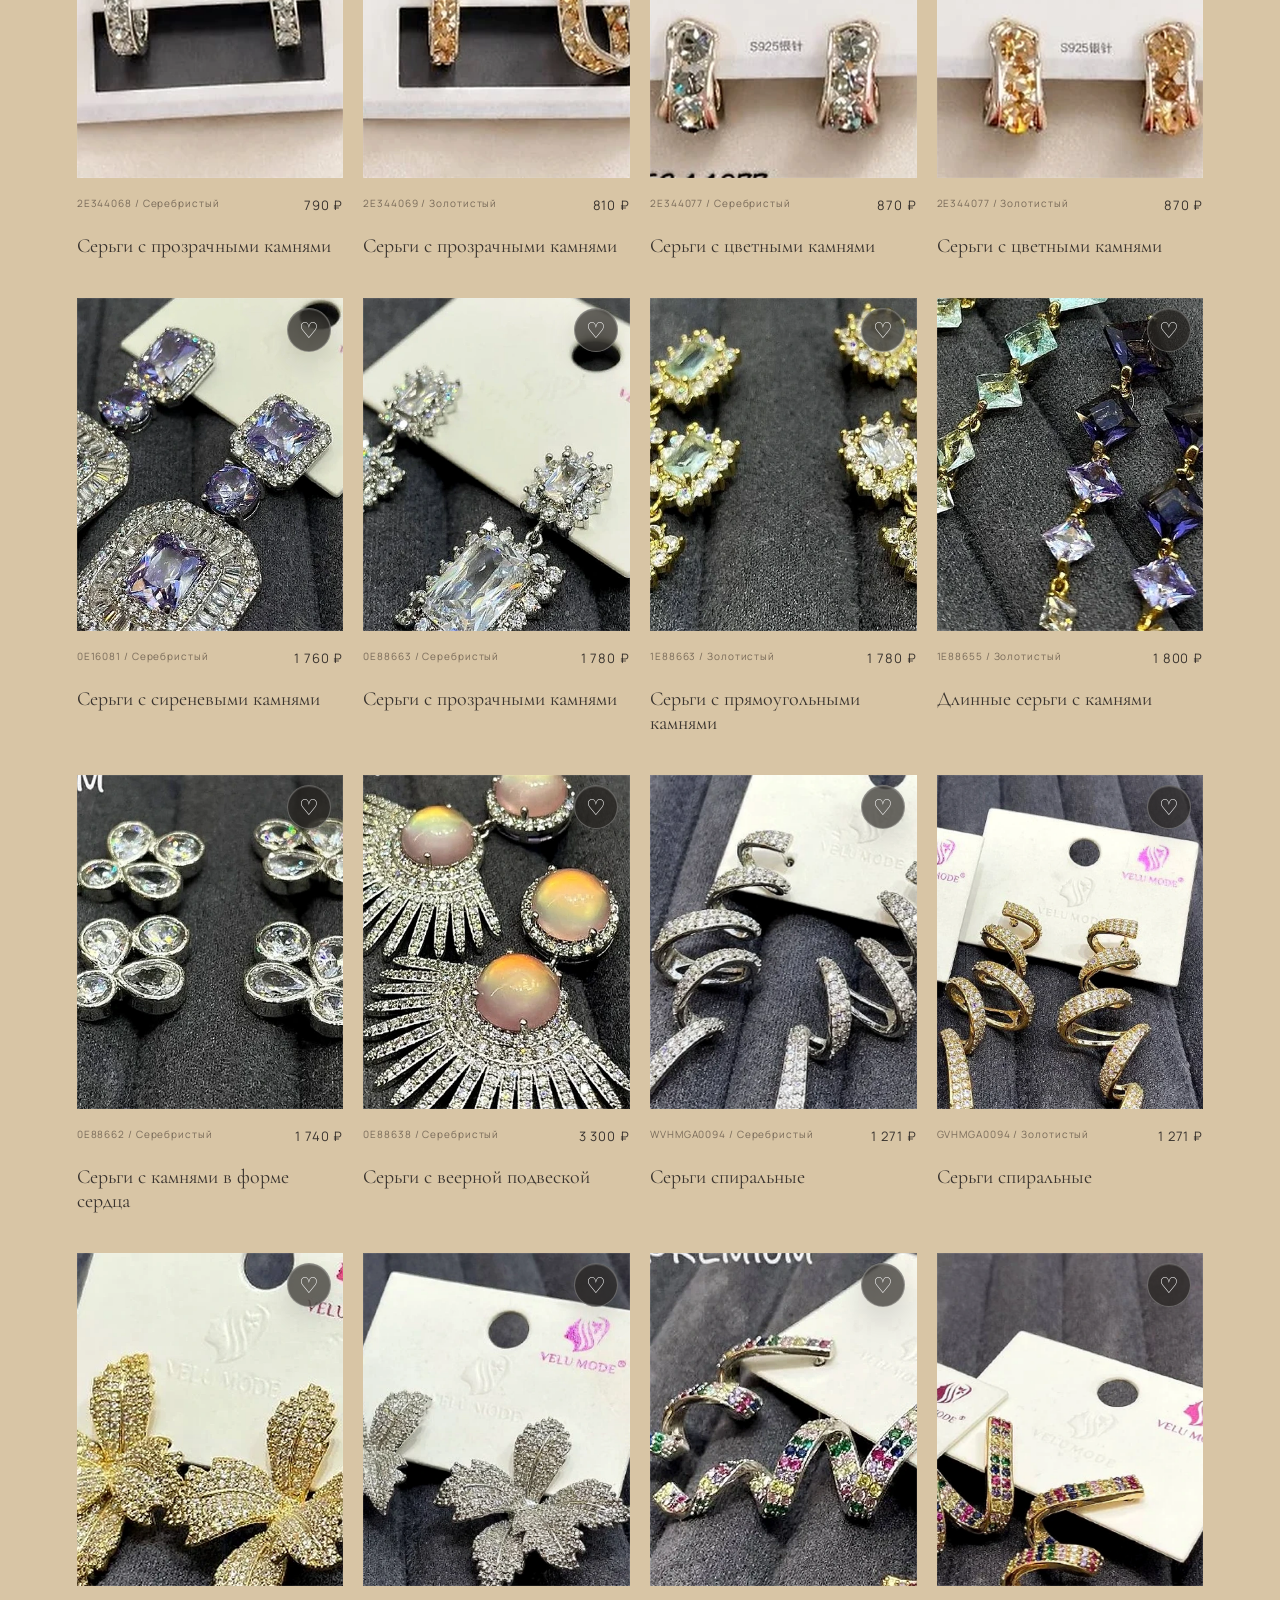
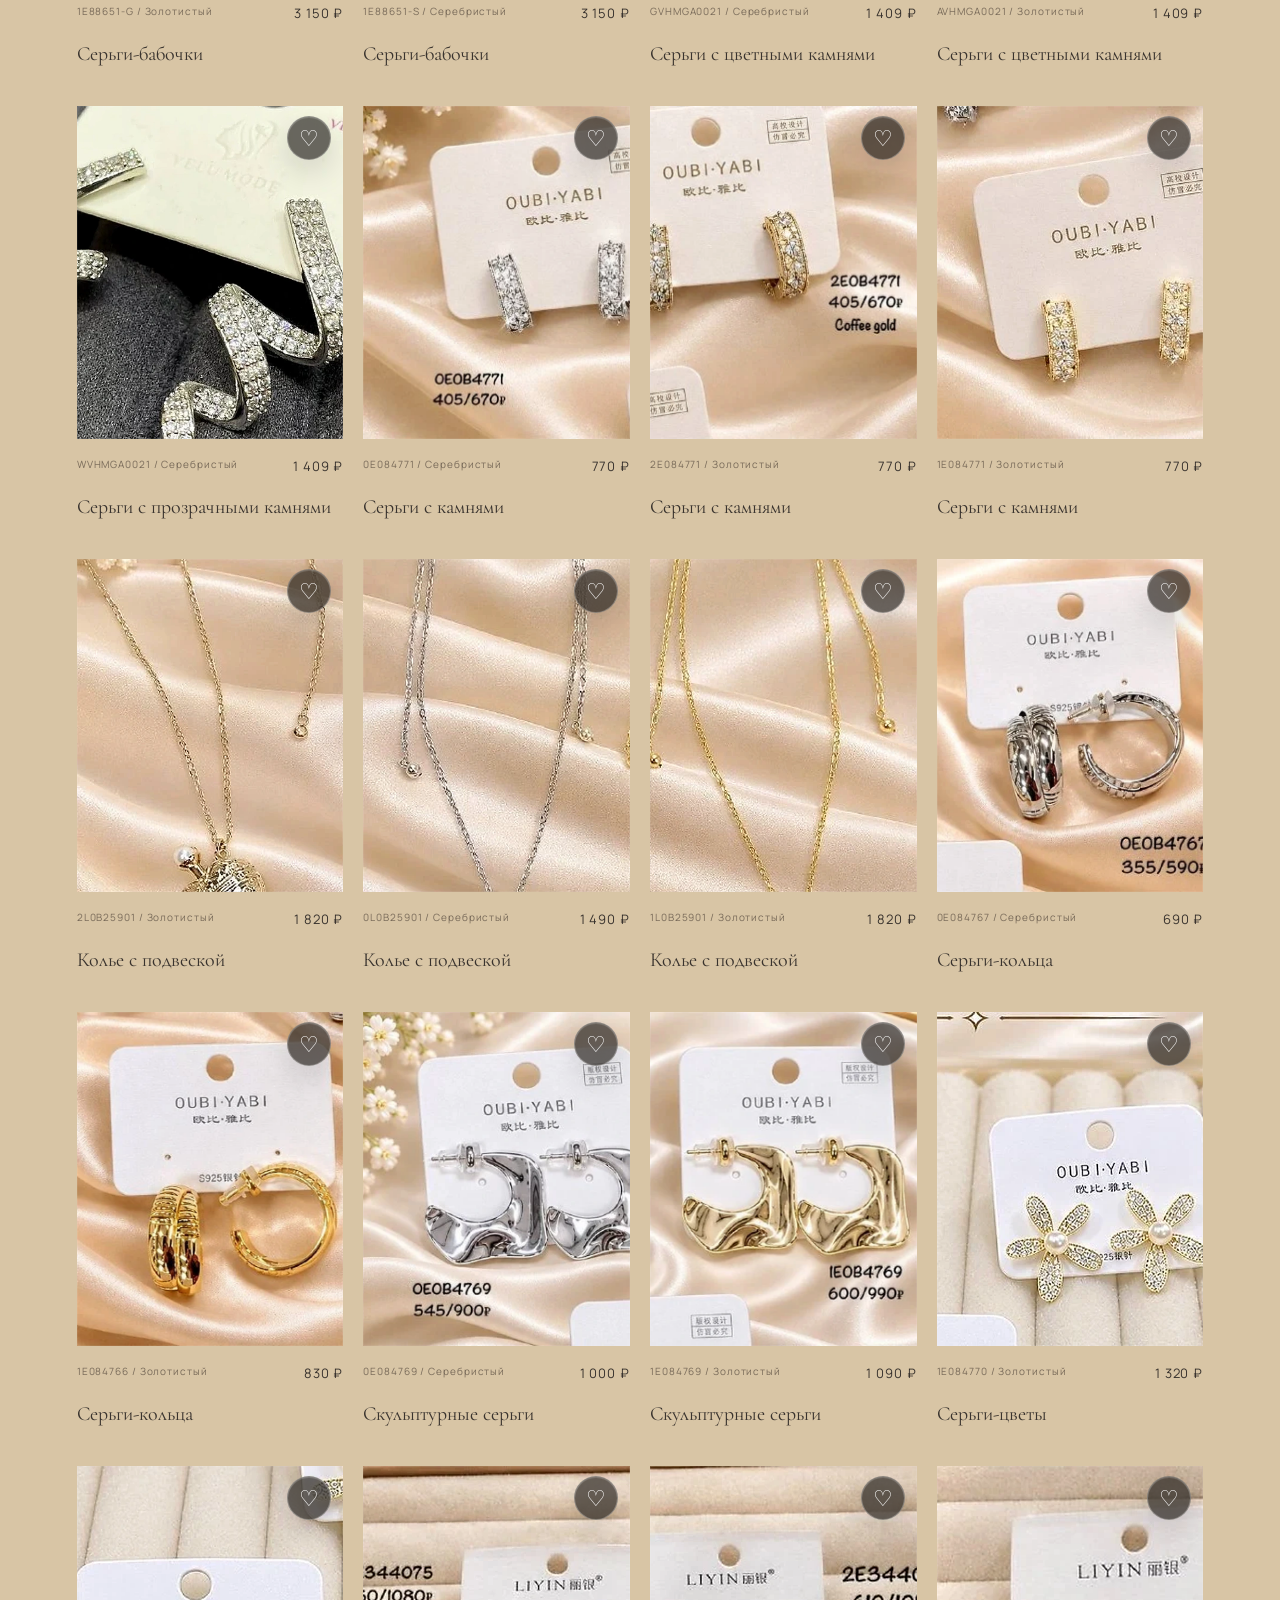
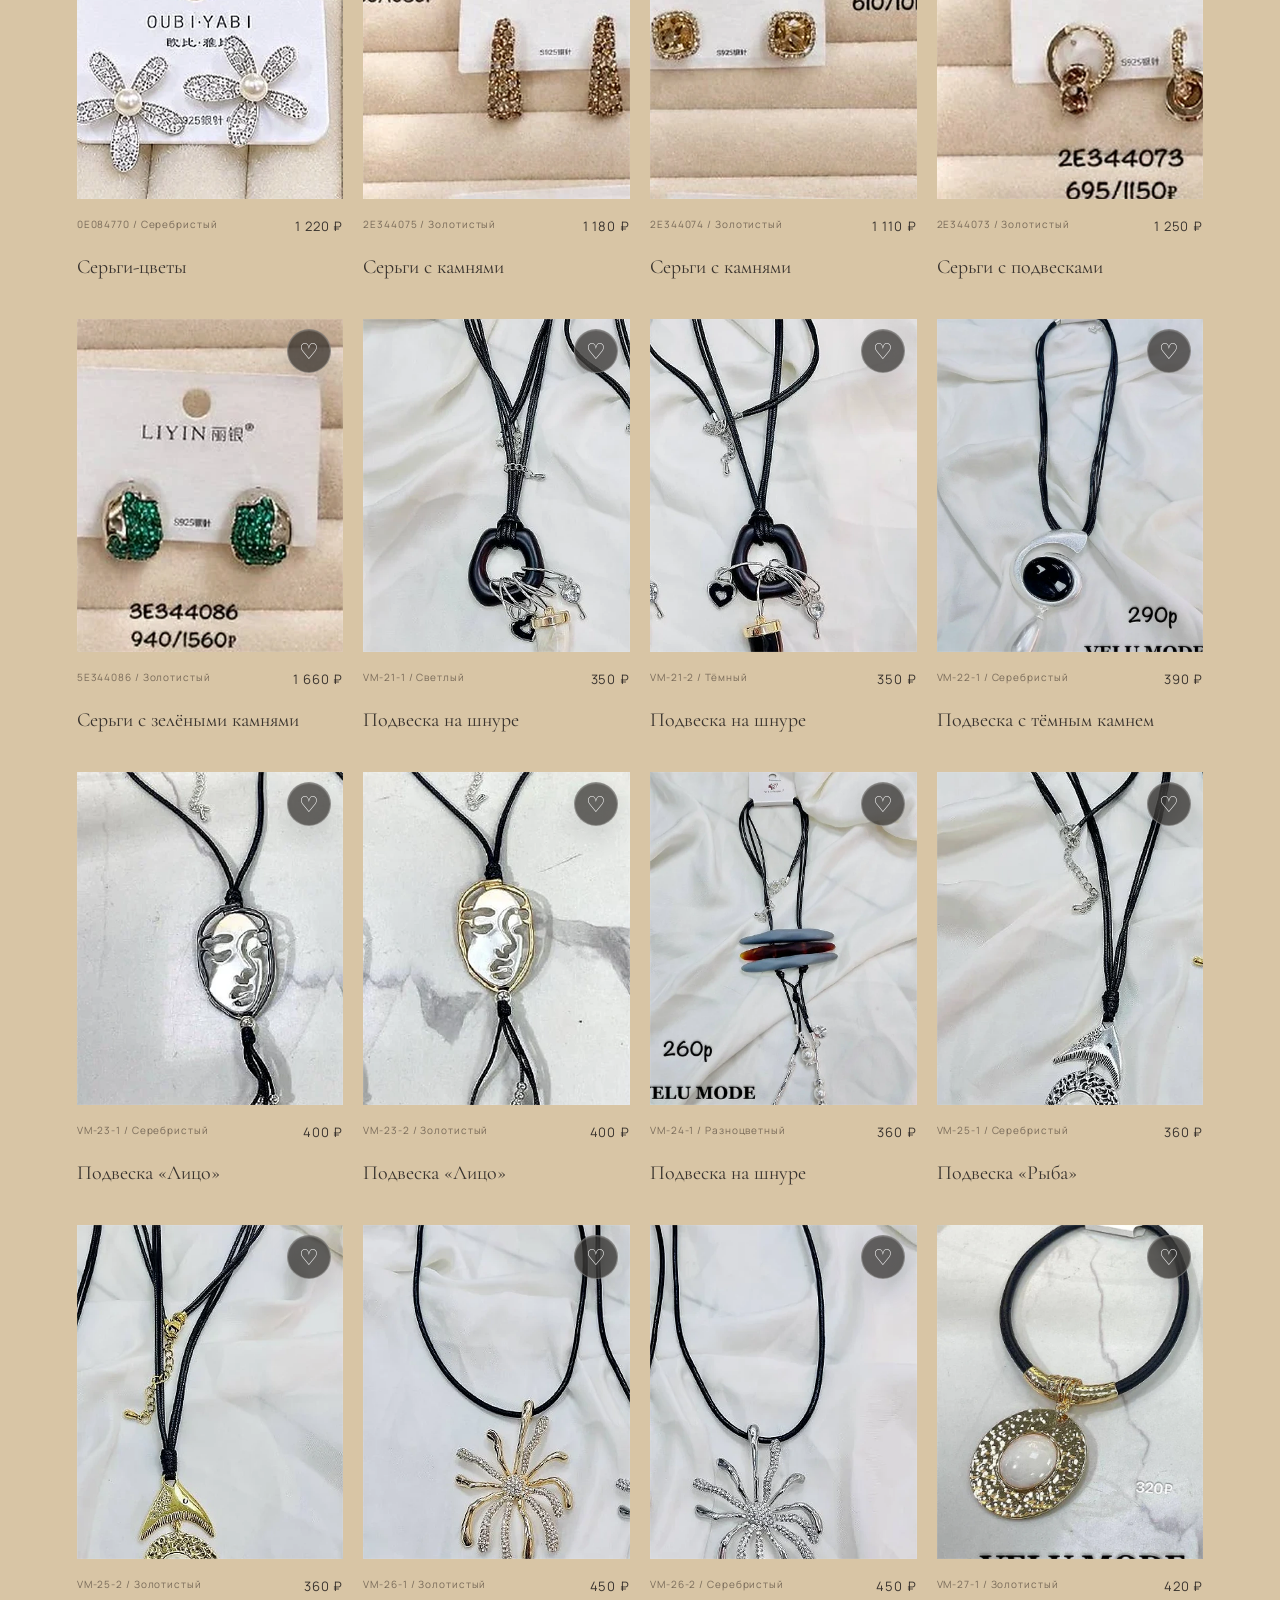
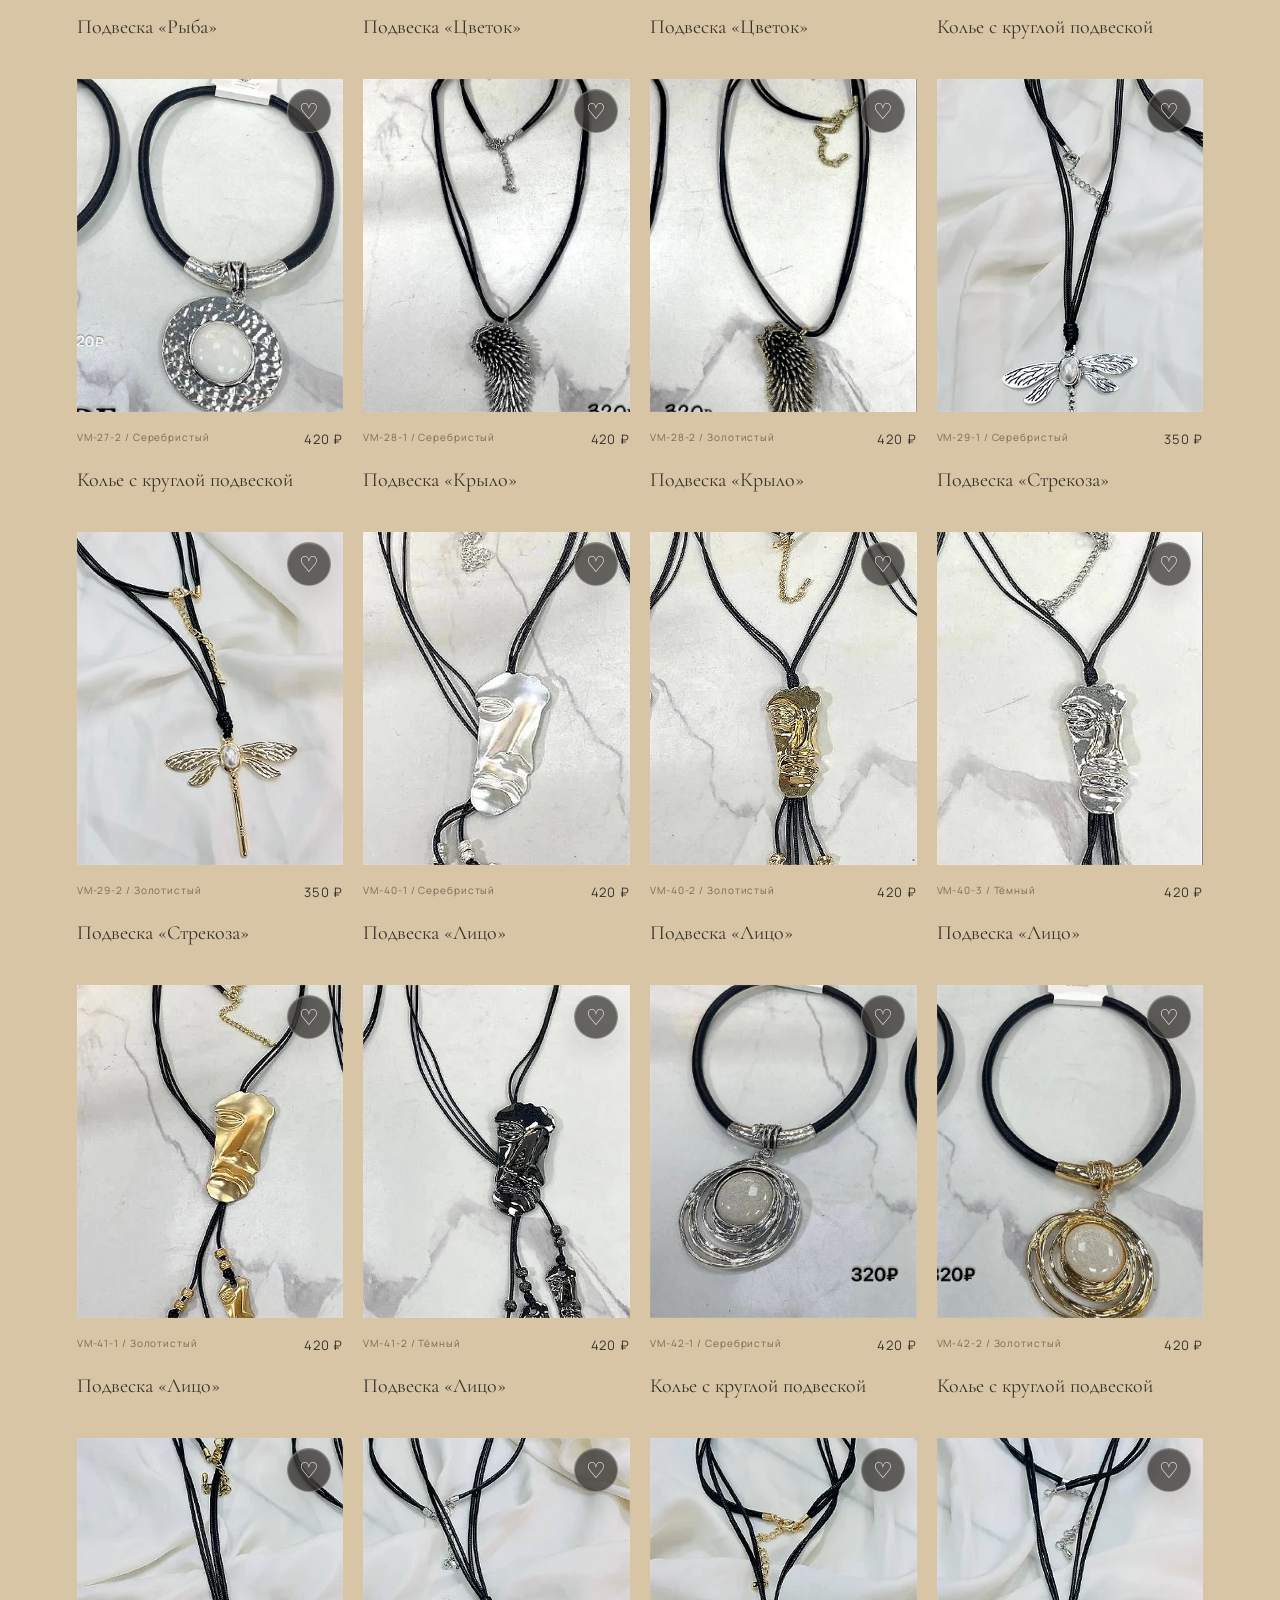
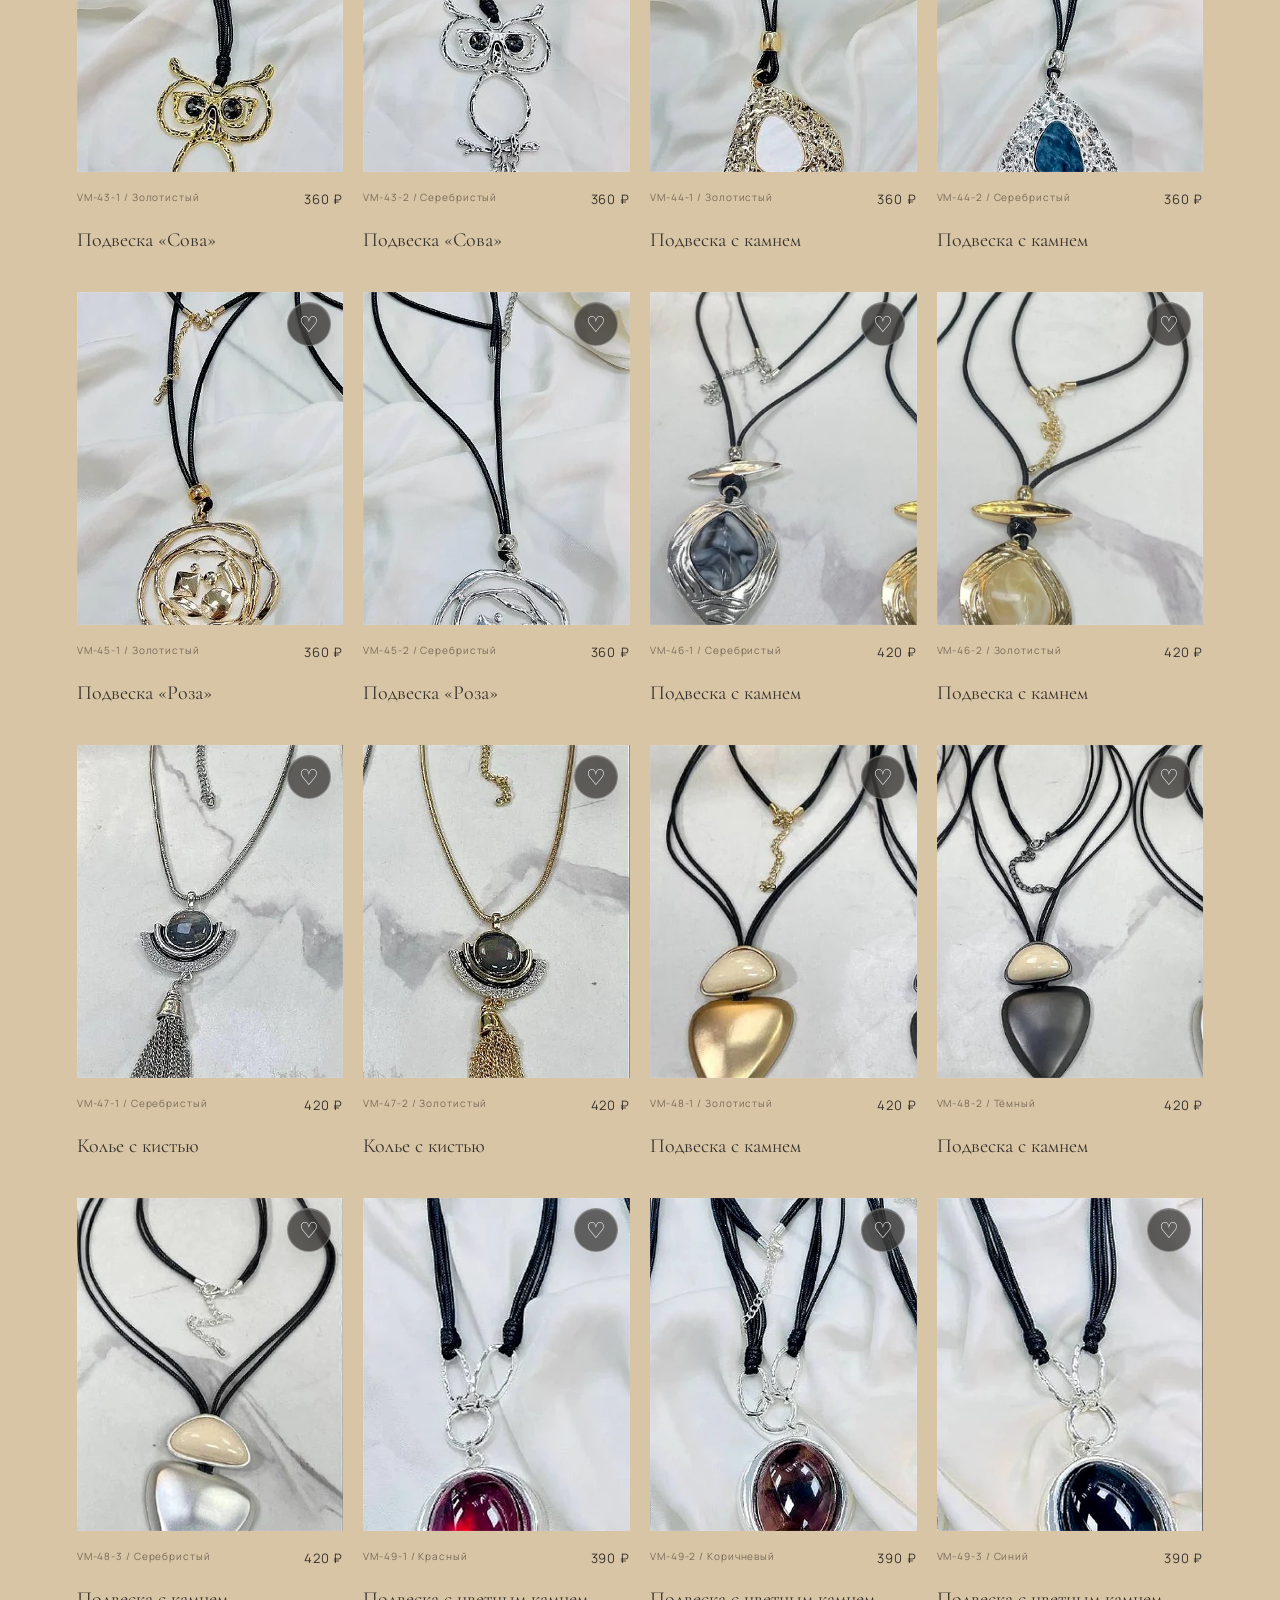
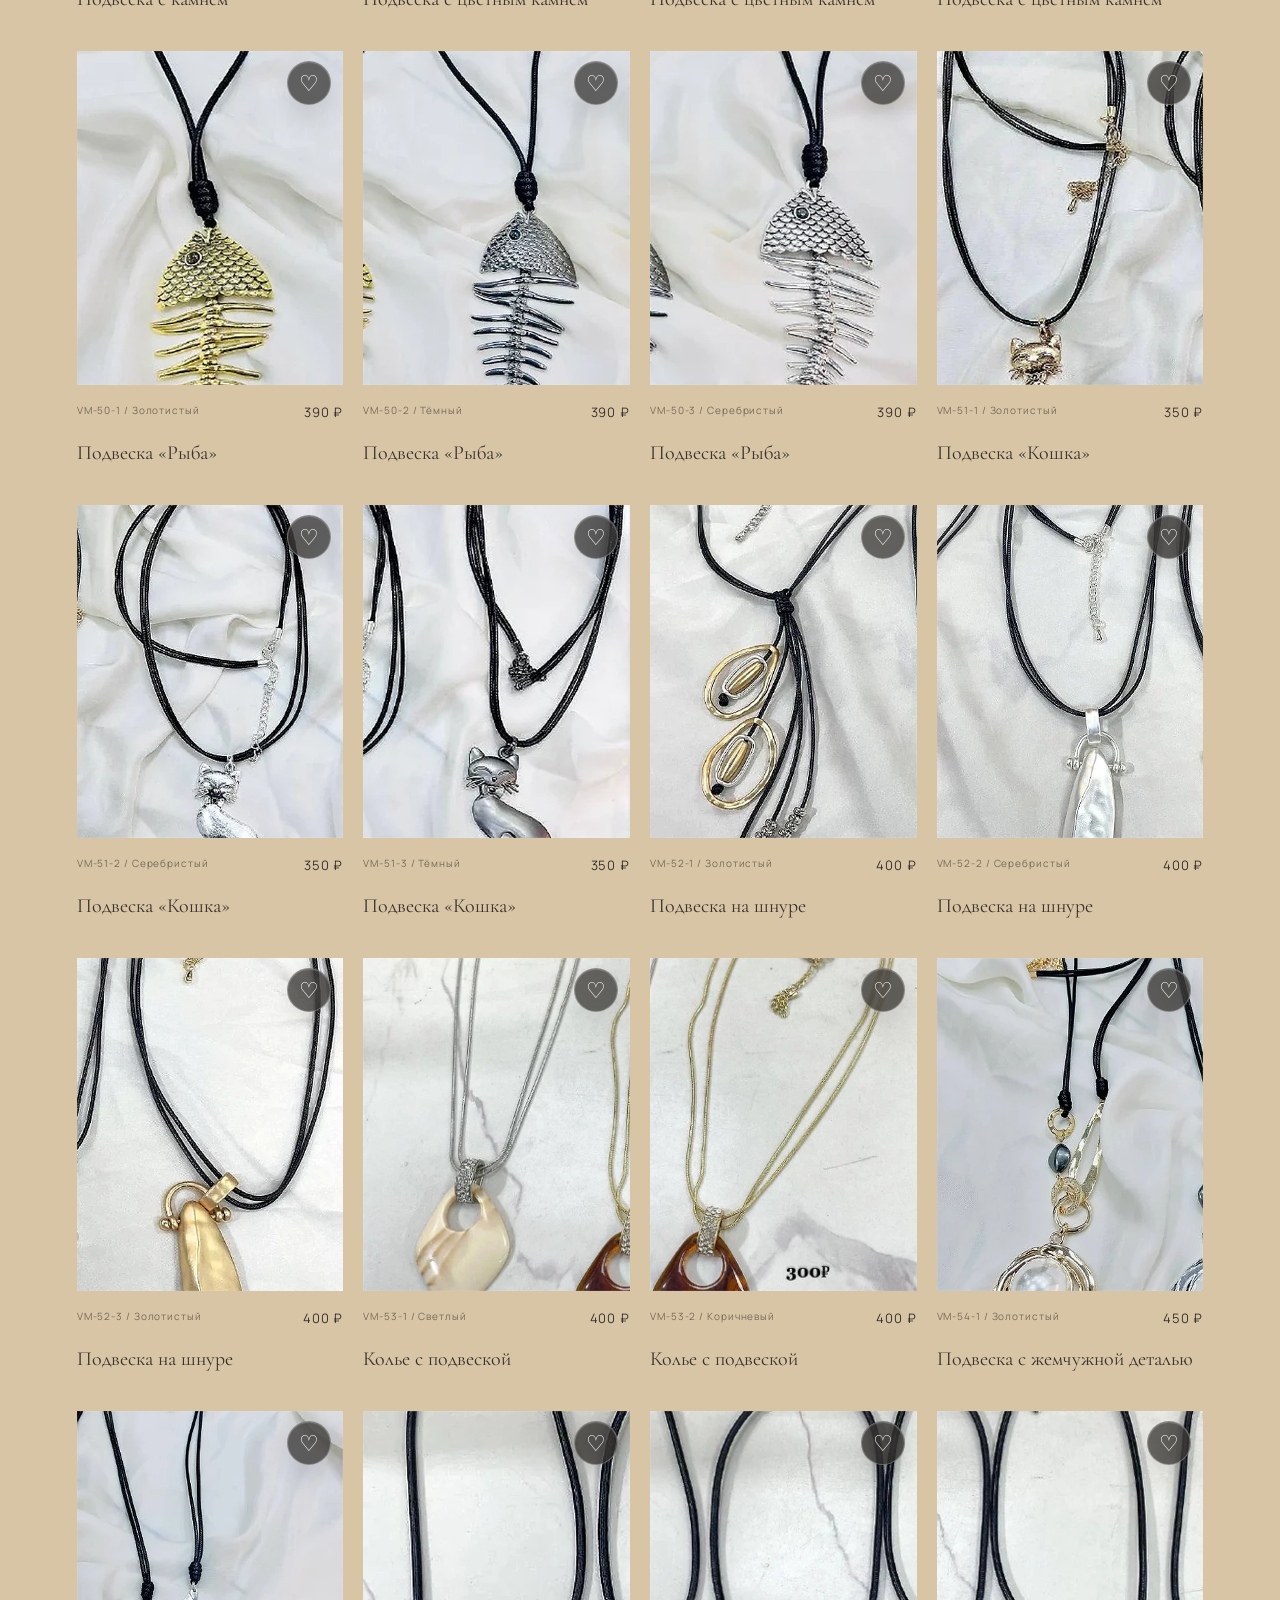
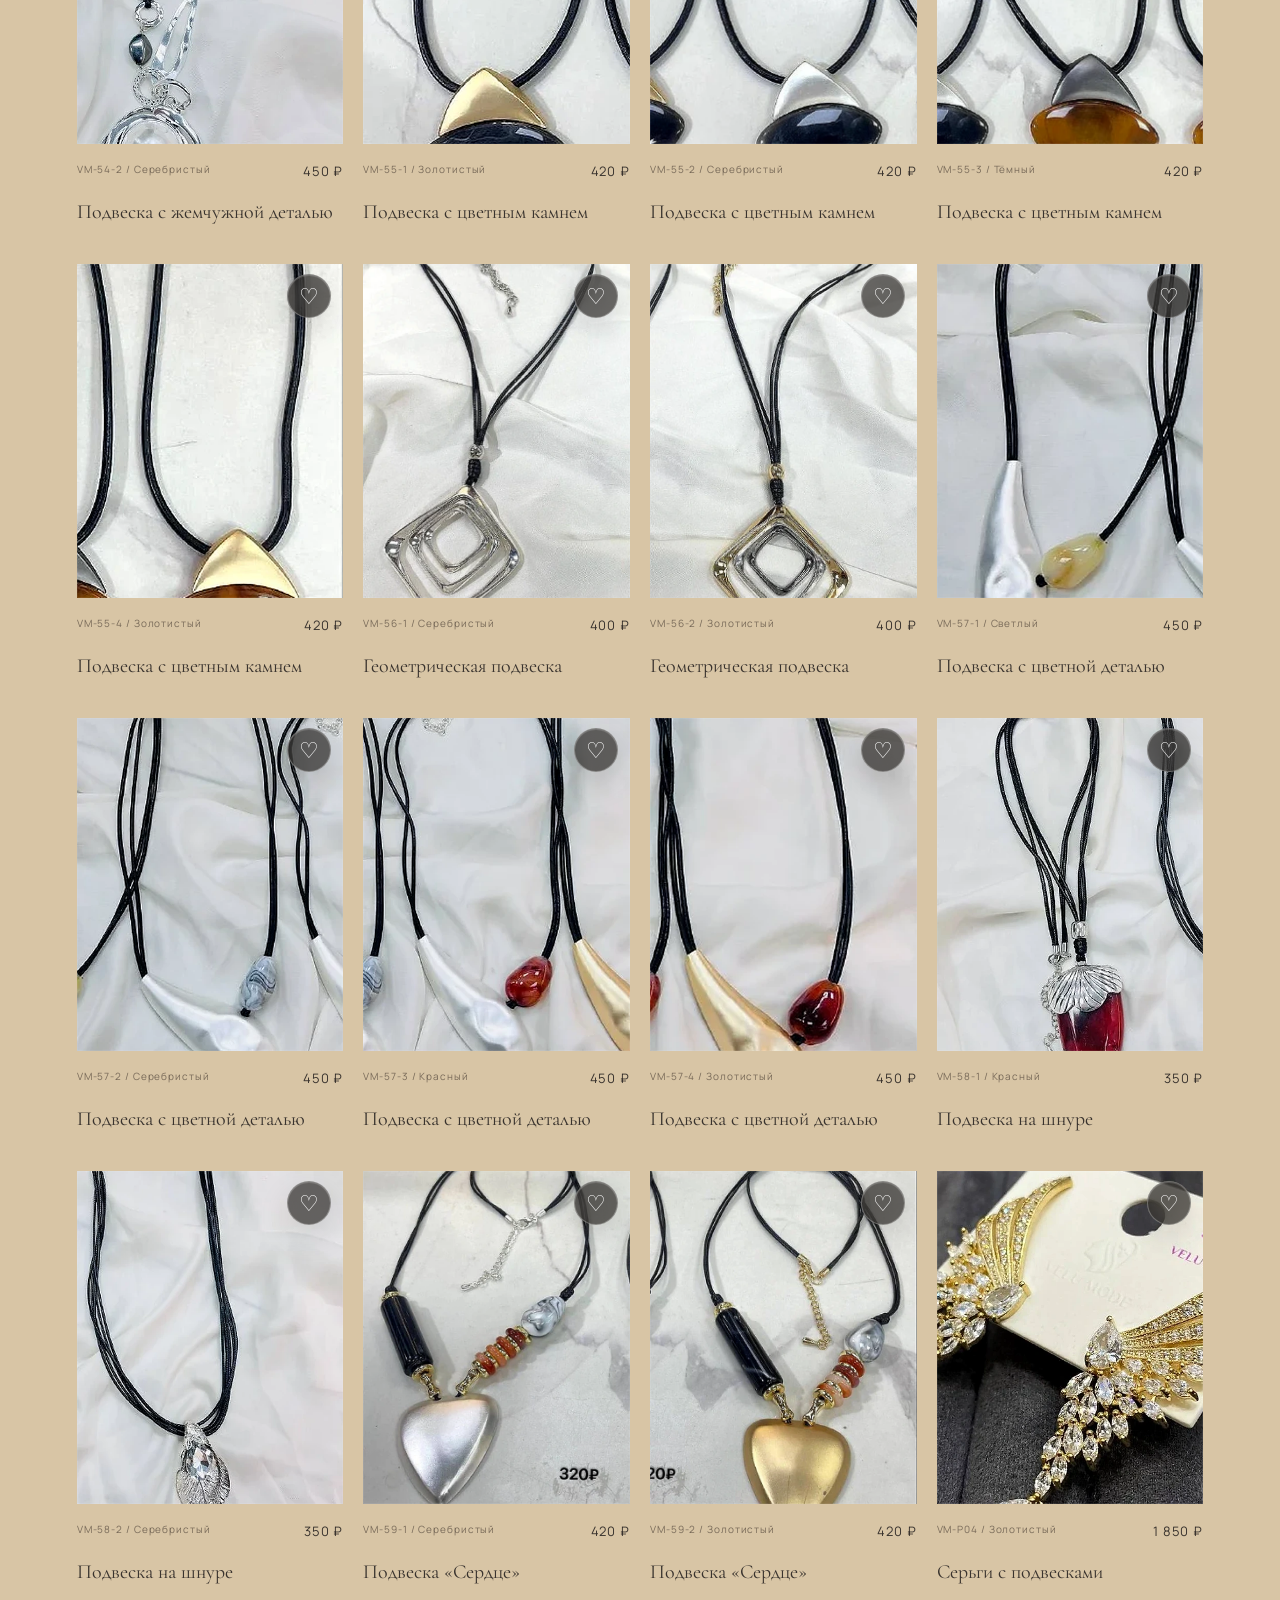
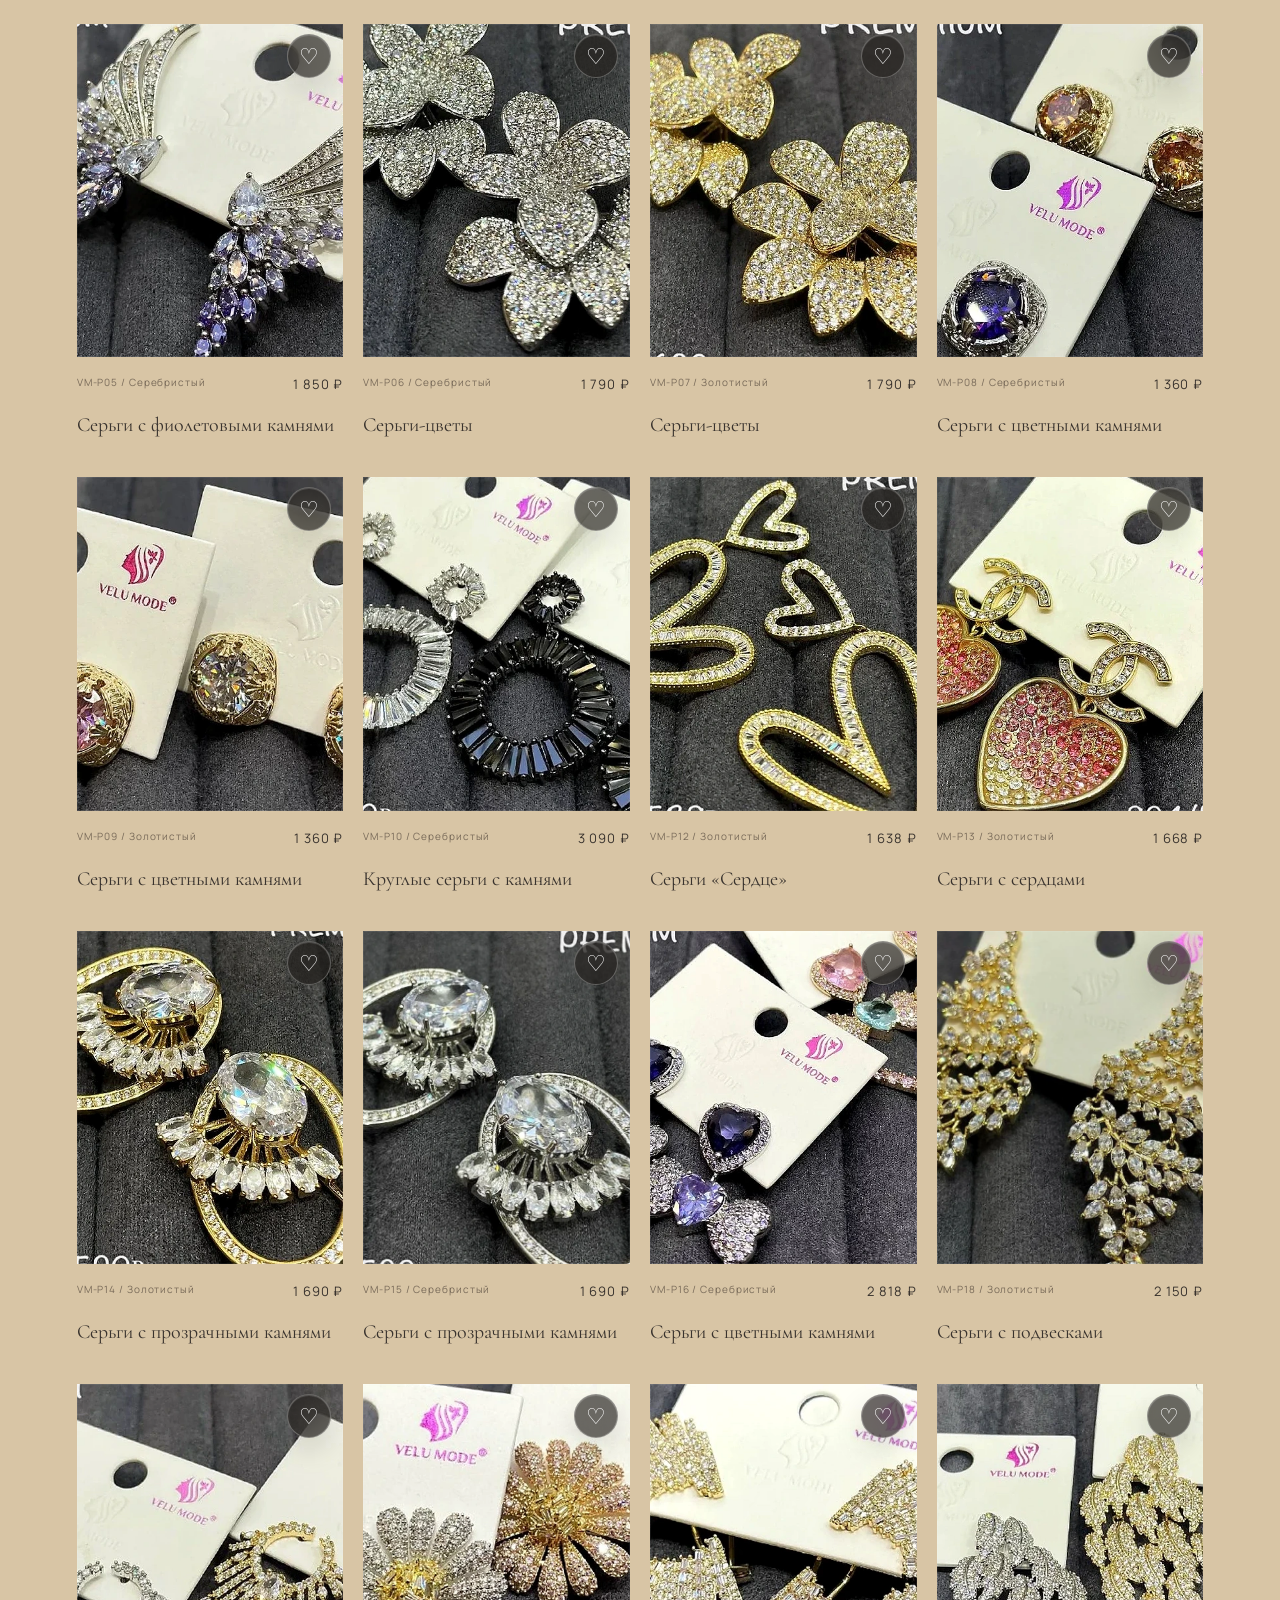
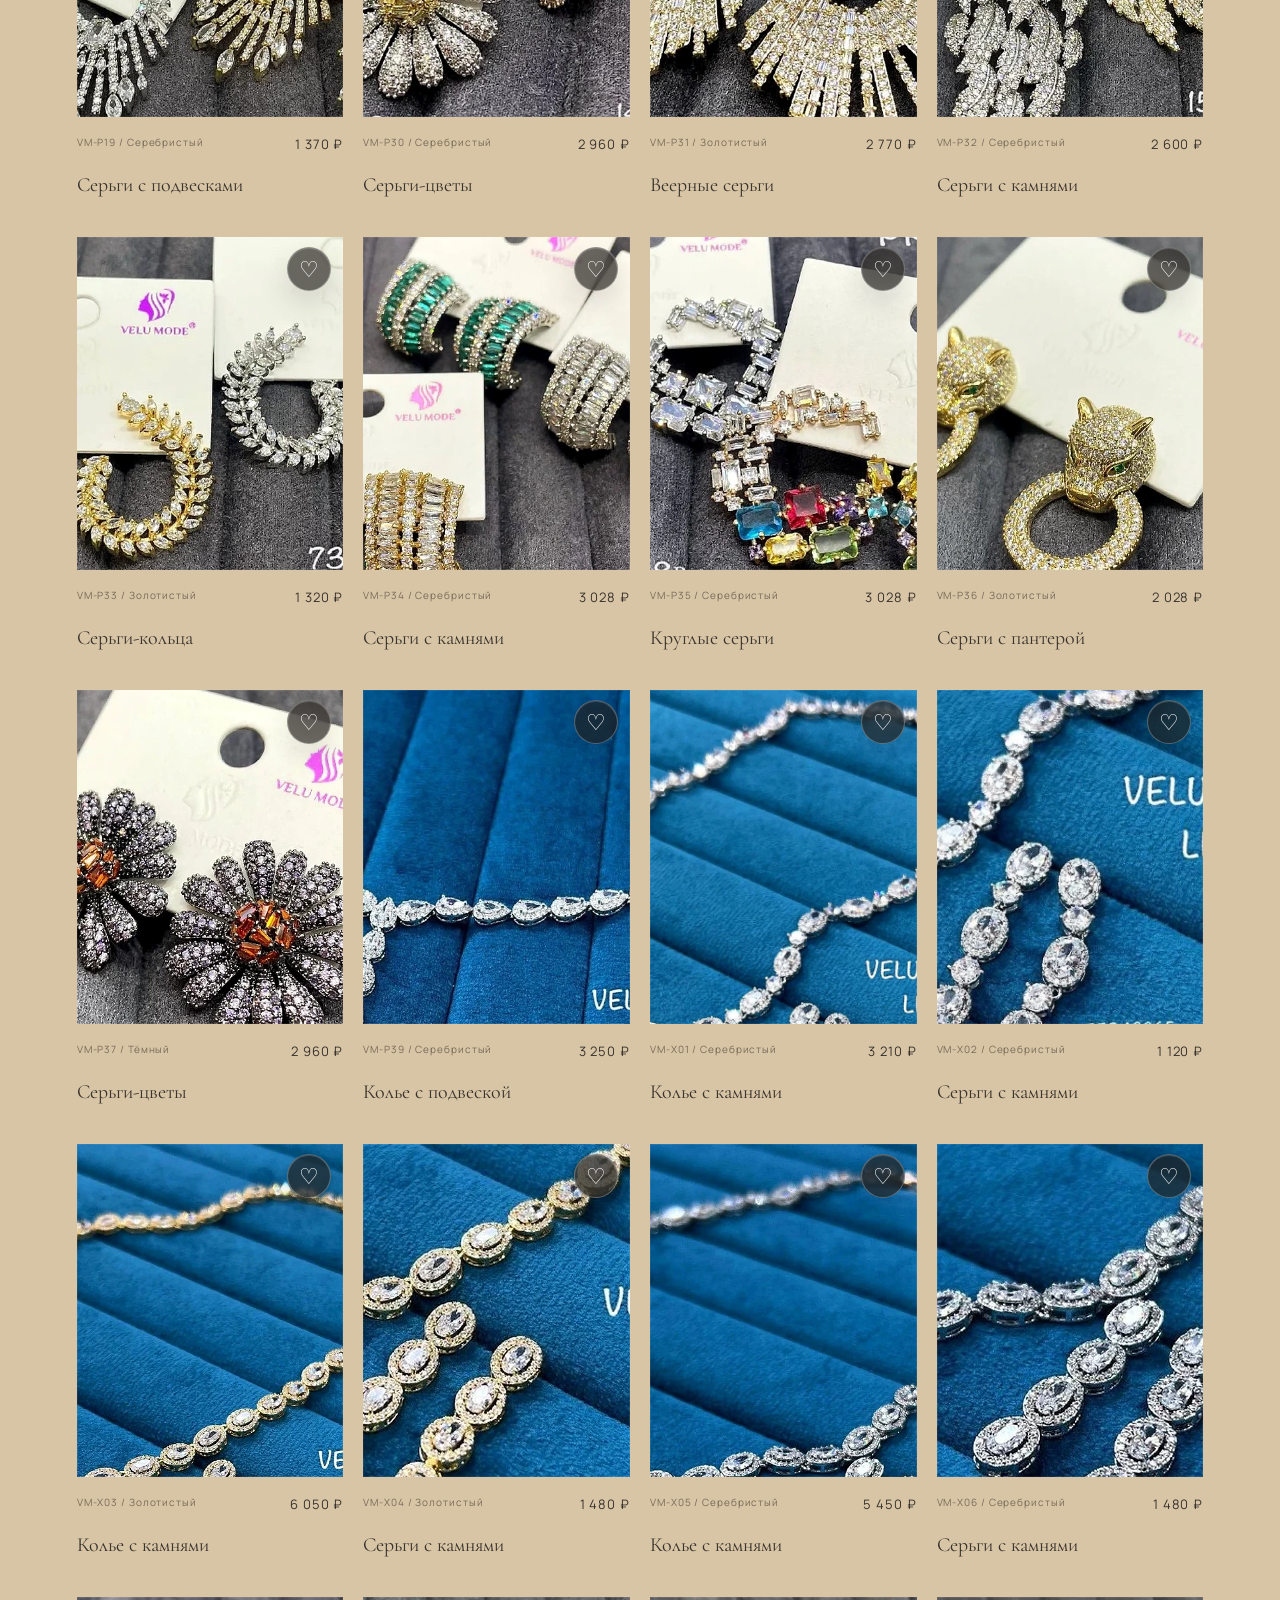
==== commit 0519beba: "Add floating necklace experience" ====
--- a/index.html
+++ b/index.html
@@ -1 +1 @@
-<!doctype html><html lang="ru"><head><meta charset="utf-8"><meta name="viewport" content="width=device-width,initial-scale=1,viewport-fit=cover"><meta name="description" content="Украшения VELU MODE — детали, которые создают настроение."><meta name="theme-color" content="#171613"><title>VELU MODE — украшения с характером</title><link rel="stylesheet" href="style.css"></head><body><header><a class="logo" href="#top">VELU <span>MODE</span></a><nav aria-label="Основная навигация"><a href="#catalog">Коллекция</a><a href="#about">Философия</a><button class="nav-stylist" data-open-stylist>Стилист ✧</button></nav><div class="header-actions"><button id="menu-open" class="glass icon-btn menu-icon" aria-label="Открыть меню категорий">☰</button><button id="bag" class="glass icon-btn" aria-label="Открыть избранное">♡ <span id="count">0</span></button><button id="cart-open" class="glass icon-btn" aria-label="Открыть корзину">🛍 <span id="cart-count">0</span></button></div></header><main id="top"><section class="hero cinematic" id="experience"><canvas id="jewel-canvas" aria-hidden="true"></canvas><div class="cinematic-copy"><p class="eyebrow">VELU MODE / JEWELRY EDITION</p><h1>JEWELRY THAT<br><em>TELLS YOUR STORY</em></h1><p class="intro">Discover the art of details.</p><a class="button glass" href="#catalog">EXPLORE COLLECTION <span>↗</span></a></div><div class="hero-bottom">ЛИСТАЙТЕ ВНИЗ <span>↓</span></div></section><div class="marquee" aria-hidden="true"><div>THE BEAUTY OF DETAILS &nbsp; ✧ &nbsp; WEAR YOUR OWN STORY &nbsp; ✧ &nbsp; THE BEAUTY OF DETAILS &nbsp; ✧ &nbsp; WEAR YOUR OWN STORY &nbsp; ✧ &nbsp;</div></div><section class="catalog" id="catalog"><div class="section-head reveal"><div><p class="eyebrow">01 / КОЛЛЕКЦИЯ</p><h2>Найдите <em>своё.</em></h2><p>Выразительные детали на каждый день и для особенных моментов.</p></div><span class="note">КОЛЛЕКЦИЯ / 323</span></div><p id="category-label" class="category-label">Все украшения</p><div class="controls"><label><span class="sr">Поиск по артикулу</span><input id="search" placeholder="Поиск по артикулу или цвету"></label><select id="sort" aria-label="Сортировка"><option value="featured">Выбор VELU</option><option value="low">Сначала дешевле</option><option value="high">Сначала дороже</option></select></div><div id="grid" class="grid"></div><p id="empty" hidden>Ничего не найдено. Попробуйте другой запрос.</p></section><section class="stylist-banner reveal"><div><p class="eyebrow">ВАШ ЛИЧНЫЙ СТИЛИСТ / ✧</p><h2>Украшение,<br><em>которое почувствуете.</em></h2><p>Расскажите о своих предпочтениях — поможем найти подходящую деталь в коллекции.</p><button class="button glass" data-open-stylist>НАЙТИ СВОЁ УКРАШЕНИЕ <span>↗</span></button></div><div class="stylist-symbol" aria-hidden="true">✧</div></section><section class="editorial" aria-label="Из коллекции"><div class="editorial-intro reveal"><p class="eyebrow">THE EDIT / VELU MODE</p><h2>Искусство<br><em>деталей.</em></h2><p>Украшения, которые становятся частью вашей истории.</p><a href="#catalog">СМОТРЕТЬ КОЛЛЕКЦИЮ ↗</a></div><div class="editorial-photo editorial-photo-large reveal"><img src="add-searchj-120.webp" alt="Браслет из коллекции VELU MODE" loading="lazy"><span>01 / EVERYDAY OBJECTS</span></div><div class="editorial-photo editorial-photo-small reveal"><img src="add-searchj-100.webp" alt="Серьги из коллекции VELU MODE" loading="lazy"><span>02 / THE DETAILS</span></div></section><section class="about" id="about"><p class="eyebrow">02 / BRAND STORY</p><h2>THE BEAUTY IS<br><em>IN THE DETAILS.</em></h2><p>Украшения VELU MODE — это маленькие детали, которые помогают рассказать вашу историю. Выбирайте то, что отражает настроение, индивидуальность и красоту каждого момента.</p><a href="#catalog">СМОТРЕТЬ КОЛЛЕКЦИЮ ↗</a></section></main><footer><a class="logo" href="#top">VELU <span>MODE</span></a><p>Украшения для вашего настроения.</p><button class="text-button" data-open-stylist>СТИЛИСТ ✧</button><small>© VELU MODE</small></footer><dialog id="dialog"><form method="dialog"><button class="close" aria-label="Закрыть">×</button></form><p class="eyebrow">ВАША ПОДБОРКА</p><h2>Избранное</h2><div id="saved"></div></dialog><dialog id="category-menu" aria-labelledby="menu-title"><form method="dialog"><button class="close" aria-label="Закрыть меню">×</button></form><p class="eyebrow">VELU MODE / COLLECTION</p><h2 id="menu-title">Найдите <em>своё.</em></h2><div class="category-list"><button data-category="all">Все украшения <span>↗</span></button><button data-category="earrings">Серьги <span>↗</span></button><button data-category="bracelets">Браслеты <span>↗</span></button><button data-category="rings">Кольца <span>↗</span></button><button data-category="necklaces">Колье <span>↗</span></button><button data-category="pendants">Подвески <span>↗</span></button></div></dialog><dialog id="product-dialog" aria-labelledby="product-title"><form method="dialog"><button class="close" aria-label="Закрыть">×</button></form><div id="product-detail"></div></dialog><dialog id="cart-dialog" aria-labelledby="cart-title"><form method="dialog"><button class="close" aria-label="Закрыть">×</button></form><p class="eyebrow">ВАША ПОДБОРКА</p><h2 id="cart-title">Корзина</h2><div id="cart-items"></div><div id="cart-total"></div><p class="helper-note">Оформление заказа и оплата пока не подключены.</p></dialog><dialog id="stylist"><form method="dialog"><button class="close" aria-label="Закрыть помощника">×</button></form><p class="eyebrow">VELU MODE / PERSONAL STYLIST ✧</p><h2>Давайте найдём<br><em>вашу деталь.</em></h2><p class="stylist-description">Выберите предпочтения, и стилист подберёт украшения из доступной коллекции.</p><form id="stylist-form"><fieldset><legend>Какой оттенок вам ближе?</legend><div class="options"><label><input type="radio" name="color" value="any" checked><span>Любой</span></label><label><input type="radio" name="color" value="Золотистый"><span>Золотистый</span></label><label><input type="radio" name="color" value="Серебристый"><span>Серебристый</span></label></div></fieldset><label class="budget-label" for="budget">Бюджет до</label><select id="budget"><option value="100000">Любой бюджет</option><option value="800">800 ₽</option><option value="850">850 ₽</option><option value="900">900 ₽</option><option value="1500">1 500 ₽</option><option value="2000">2 000 ₽</option><option value="3500">3 500 ₽</option></select><button type="submit" class="button glass">ПОДОБРАТЬ <span>✧</span></button></form><div id="recommendations" aria-live="polite"></div><p class="helper-note">Подбор по вашим условиям и товарам каталога. Нейросеть пока не подключена.</p></dialog><script src="app.js"></script><script src="experience.js"></script></body></html>
+<!doctype html><html lang="ru"><head><meta charset="utf-8"><meta name="viewport" content="width=device-width,initial-scale=1,viewport-fit=cover"><meta name="description" content="Украшения VELU MODE — детали, которые создают настроение."><meta name="theme-color" content="#171613"><title>VELU MODE — украшения с характером</title><link rel="stylesheet" href="style.css"></head><body><header><a class="logo" href="#top">VELU <span>MODE</span></a><nav aria-label="Основная навигация"><a href="#catalog">Коллекция</a><a href="#about">Философия</a><button class="nav-stylist" data-open-stylist>Стилист ✧</button></nav><div class="header-actions"><button id="menu-open" class="glass icon-btn menu-icon" aria-label="Открыть меню категорий">☰</button><button id="bag" class="glass icon-btn" aria-label="Открыть избранное">♡ <span id="count">0</span></button><button id="cart-open" class="glass icon-btn" aria-label="Открыть корзину">🛍 <span id="cart-count">0</span></button></div></header><main id="top"><section class="hero cinematic" id="experience"><div class="necklace-stage" aria-hidden="true"><div class="necklace-shadow"></div><div class="necklace-float"><div class="necklace-photo"><img src="item17.webp" alt=""><span class="necklace-light"></span></div></div><i></i><i></i><i></i><i></i></div><div class="cinematic-copy"><p class="eyebrow">VELU MODE / JEWELRY EDITION</p><h1>THE ART OF<br><em>ELEGANCE</em></h1><p class="intro">Jewelry that makes every moment special.</p><a class="button glass" href="#catalog">DISCOVER COLLECTION <span>↗</span></a></div><div class="hero-bottom">ЛИСТАЙТЕ ВНИЗ <span>↓</span></div></section><div class="marquee" aria-hidden="true"><div>THE BEAUTY OF DETAILS &nbsp; ✧ &nbsp; WEAR YOUR OWN STORY &nbsp; ✧ &nbsp; THE BEAUTY OF DETAILS &nbsp; ✧ &nbsp; WEAR YOUR OWN STORY &nbsp; ✧ &nbsp;</div></div><section class="catalog" id="catalog"><div class="section-head reveal"><div><p class="eyebrow">01 / КОЛЛЕКЦИЯ</p><h2>Найдите <em>своё.</em></h2><p>Выразительные детали на каждый день и для особенных моментов.</p></div><span class="note">КОЛЛЕКЦИЯ / 323</span></div><p id="category-label" class="category-label">Все украшения</p><div class="controls"><label><span class="sr">Поиск по артикулу</span><input id="search" placeholder="Поиск по артикулу или цвету"></label><select id="sort" aria-label="Сортировка"><option value="featured">Выбор VELU</option><option value="low">Сначала дешевле</option><option value="high">Сначала дороже</option></select></div><div id="grid" class="grid"></div><p id="empty" hidden>Ничего не найдено. Попробуйте другой запрос.</p></section><section class="stylist-banner reveal"><div><p class="eyebrow">ВАШ ЛИЧНЫЙ СТИЛИСТ / ✧</p><h2>Украшение,<br><em>которое почувствуете.</em></h2><p>Расскажите о своих предпочтениях — поможем найти подходящую деталь в коллекции.</p><button class="button glass" data-open-stylist>НАЙТИ СВОЁ УКРАШЕНИЕ <span>↗</span></button></div><div class="stylist-symbol" aria-hidden="true">✧</div></section><section class="editorial" aria-label="Из коллекции"><div class="editorial-intro reveal"><p class="eyebrow">THE EDIT / VELU MODE</p><h2>Искусство<br><em>деталей.</em></h2><p>Украшения, которые становятся частью вашей истории.</p><a href="#catalog">СМОТРЕТЬ КОЛЛЕКЦИЮ ↗</a></div><div class="editorial-photo editorial-photo-large reveal"><img src="add-searchj-120.webp" alt="Браслет из коллекции VELU MODE" loading="lazy"><span>01 / EVERYDAY OBJECTS</span></div><div class="editorial-photo editorial-photo-small reveal"><img src="add-searchj-100.webp" alt="Серьги из коллекции VELU MODE" loading="lazy"><span>02 / THE DETAILS</span></div></section><section class="about" id="about"><p class="eyebrow">02 / BRAND STORY</p><h2>THE BEAUTY IS<br><em>IN THE DETAILS.</em></h2><p>Украшения VELU MODE — это маленькие детали, которые помогают рассказать вашу историю. Выбирайте то, что отражает настроение, индивидуальность и красоту каждого момента.</p><a href="#catalog">СМОТРЕТЬ КОЛЛЕКЦИЮ ↗</a></section></main><footer><a class="logo" href="#top">VELU <span>MODE</span></a><p>Украшения для вашего настроения.</p><button class="text-button" data-open-stylist>СТИЛИСТ ✧</button><small>© VELU MODE</small></footer><dialog id="dialog"><form method="dialog"><button class="close" aria-label="Закрыть">×</button></form><p class="eyebrow">ВАША ПОДБОРКА</p><h2>Избранное</h2><div id="saved"></div></dialog><dialog id="category-menu" aria-labelledby="menu-title"><form method="dialog"><button class="close" aria-label="Закрыть меню">×</button></form><p class="eyebrow">VELU MODE / COLLECTION</p><h2 id="menu-title">Найдите <em>своё.</em></h2><div class="category-list"><button data-category="all">Все украшения <span>↗</span></button><button data-category="earrings">Серьги <span>↗</span></button><button data-category="bracelets">Браслеты <span>↗</span></button><button data-category="rings">Кольца <span>↗</span></button><button data-category="necklaces">Колье <span>↗</span></button><button data-category="pendants">Подвески <span>↗</span></button></div></dialog><dialog id="product-dialog" aria-labelledby="product-title"><form method="dialog"><button class="close" aria-label="Закрыть">×</button></form><div id="product-detail"></div></dialog><dialog id="cart-dialog" aria-labelledby="cart-title"><form method="dialog"><button class="close" aria-label="Закрыть">×</button></form><p class="eyebrow">ВАША ПОДБОРКА</p><h2 id="cart-title">Корзина</h2><div id="cart-items"></div><div id="cart-total"></div><p class="helper-note">Оформление заказа и оплата пока не подключены.</p></dialog><dialog id="stylist"><form method="dialog"><button class="close" aria-label="Закрыть помощника">×</button></form><p class="eyebrow">VELU MODE / PERSONAL STYLIST ✧</p><h2>Давайте найдём<br><em>вашу деталь.</em></h2><p class="stylist-description">Выберите предпочтения, и стилист подберёт украшения из доступной коллекции.</p><form id="stylist-form"><fieldset><legend>Какой оттенок вам ближе?</legend><div class="options"><label><input type="radio" name="color" value="any" checked><span>Любой</span></label><label><input type="radio" name="color" value="Золотистый"><span>Золотистый</span></label><label><input type="radio" name="color" value="Серебристый"><span>Серебристый</span></label></div></fieldset><label class="budget-label" for="budget">Бюджет до</label><select id="budget"><option value="100000">Любой бюджет</option><option value="800">800 ₽</option><option value="850">850 ₽</option><option value="900">900 ₽</option><option value="1500">1 500 ₽</option><option value="2000">2 000 ₽</option><option value="3500">3 500 ₽</option></select><button type="submit" class="button glass">ПОДОБРАТЬ <span>✧</span></button></form><div id="recommendations" aria-live="polite"></div><p class="helper-note">Подбор по вашим условиям и товарам каталога. Нейросеть пока не подключена.</p></dialog><script src="app.js"></script><script src="experience.js"></script></body></html>
--- a/style.css
+++ b/style.css
@@ -8,3 +8,10 @@
 
 /* Champagne catalog */
 .catalog{background:#D8C5A5}.catalog .controls{border-color:#A68B62}.catalog .photo{background:#F5F0E8}
+/* Floating necklace: a photographic scene, without altering catalog assets. */
+.cinematic{display:grid;grid-template-columns:1fr 1fr;text-align:left;background:#F5F0E8;color:#39332E;min-height:calc(100svh - 78px);padding:6% 8%;gap:4%;align-items:center;isolation:isolate}
+.cinematic-copy{position:relative;inset:auto;align-items:flex-start;order:0;padding:0;z-index:2}.cinematic h1{font-size:clamp(55px,7vw,110px);text-shadow:none;margin:24px 0;color:#39332E}.cinematic h1 em{color:#A68B62}.cinematic .intro{color:#39332E}.cinematic .button{color:#39332E;border-color:#A68B62;background:#D8C5A55c}.cinematic .eyebrow{color:#A68B62}.cinematic .cinematic-copy>*{animation:copy-in 1s both}.cinematic .cinematic-copy h1{animation-delay:.35s}.cinematic .cinematic-copy .intro{animation-delay:.55s}.cinematic .cinematic-copy .button{animation-delay:.75s}.hero-bottom{color:#A68B62}.necklace-stage{order:1;position:relative;min-width:0;width:min(100%,520px);justify-self:center;aspect-ratio:4/5;perspective:1000px;--rx:0deg;--ry:0deg}.necklace-float{position:absolute;inset:3% 10%;animation:necklace-float 8s ease-in-out infinite;transform-style:preserve-3d}.necklace-photo{position:absolute;inset:0;overflow:hidden;border-radius:48% 48% 42% 42%;transform:rotateX(var(--rx)) rotateY(var(--ry));transition:transform .8s ease;box-shadow:0 24px 55px #39332e25}.necklace-photo img{width:100%;height:110%;display:block;object-fit:cover;object-position:center top}.necklace-light{position:absolute;inset:0;background:linear-gradient(115deg,transparent 25%,#FFFFFF40 48%,transparent 65%);transform:translateX(-130%);animation:necklace-shine 10s ease-in-out infinite;pointer-events:none}.necklace-shadow{position:absolute;bottom:0;left:23%;width:54%;height:6%;background:#A68B6245;filter:blur(18px);border-radius:50%}.necklace-stage i{position:absolute;width:4px;height:4px;background:#A68B62;border-radius:50%;animation:dust 5s ease-in-out infinite}.necklace-stage i:nth-of-type(1){left:6%;top:28%}.necklace-stage i:nth-of-type(2){right:5%;top:18%;animation-delay:1s}.necklace-stage i:nth-of-type(3){left:7%;bottom:18%;animation-delay:2s}.necklace-stage i:nth-of-type(4){right:7%;bottom:28%;animation-delay:3s}.cinematic.is-departing .necklace-float{animation:depart .8s ease-in forwards}.cinematic.is-departing:after{content:'';position:absolute;inset:0;pointer-events:none;background:linear-gradient(110deg,transparent,#D8C5A588,transparent);animation:flash .8s both}
+@keyframes necklace-float{0%,100%{transform:translateY(0) rotate(-1deg)}50%{transform:translateY(-14px) rotate(1deg)}}@keyframes necklace-shine{0%,35%{transform:translateX(-130%)}70%,100%{transform:translateX(130%)}}@keyframes dust{0%,100%{opacity:.2;transform:translateY(0)}50%{opacity:.7;transform:translateY(-12px)}}@keyframes copy-in{from{opacity:0;transform:translateY(16px)}to{opacity:1;transform:none}}@keyframes depart{to{transform:scale(1.25) translateY(-15%);opacity:0}}@keyframes flash{from{opacity:0;transform:translateX(-60%)}50%{opacity:1}to{opacity:0;transform:translateX(60%)}}
+@media(max-width:700px){.cinematic{min-height:calc(100svh - 64px);grid-template-columns:1fr;gap:10px;padding:30px 7% 50px}.necklace-stage{width:min(70vw,340px);order:0}.cinematic-copy{order:1}.cinematic h1{font-size:clamp(46px,11vw,70px);margin:14px 0}.cinematic .intro{margin:0}.cinematic .button{margin-top:20px}.hero-bottom{display:none}}
+@media(prefers-reduced-motion:reduce){.necklace-float,.necklace-light,.necklace-stage i,.cinematic .cinematic-copy>*{animation:none!important}.necklace-photo{transition:none}}
+.scene-offscreen .necklace-float,.scene-offscreen .necklace-light,.scene-offscreen .necklace-stage i{animation-play-state:paused}
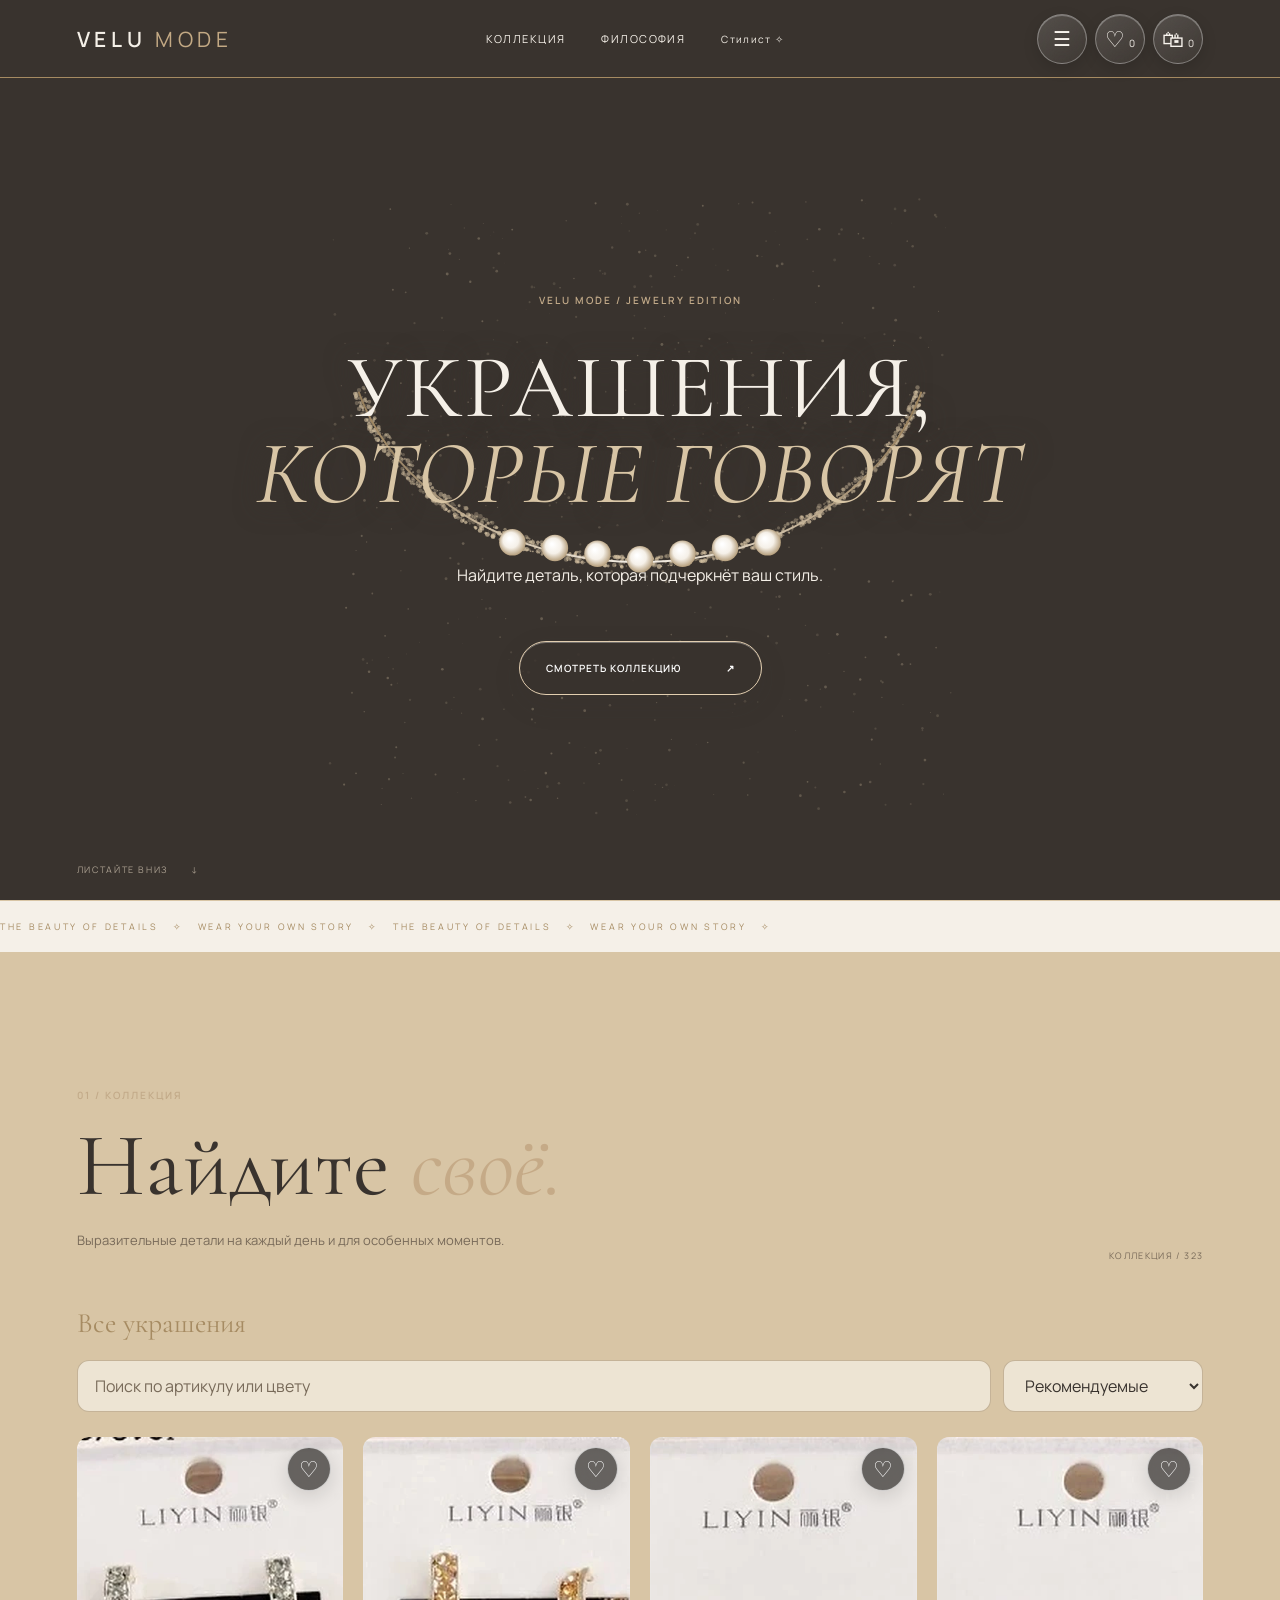
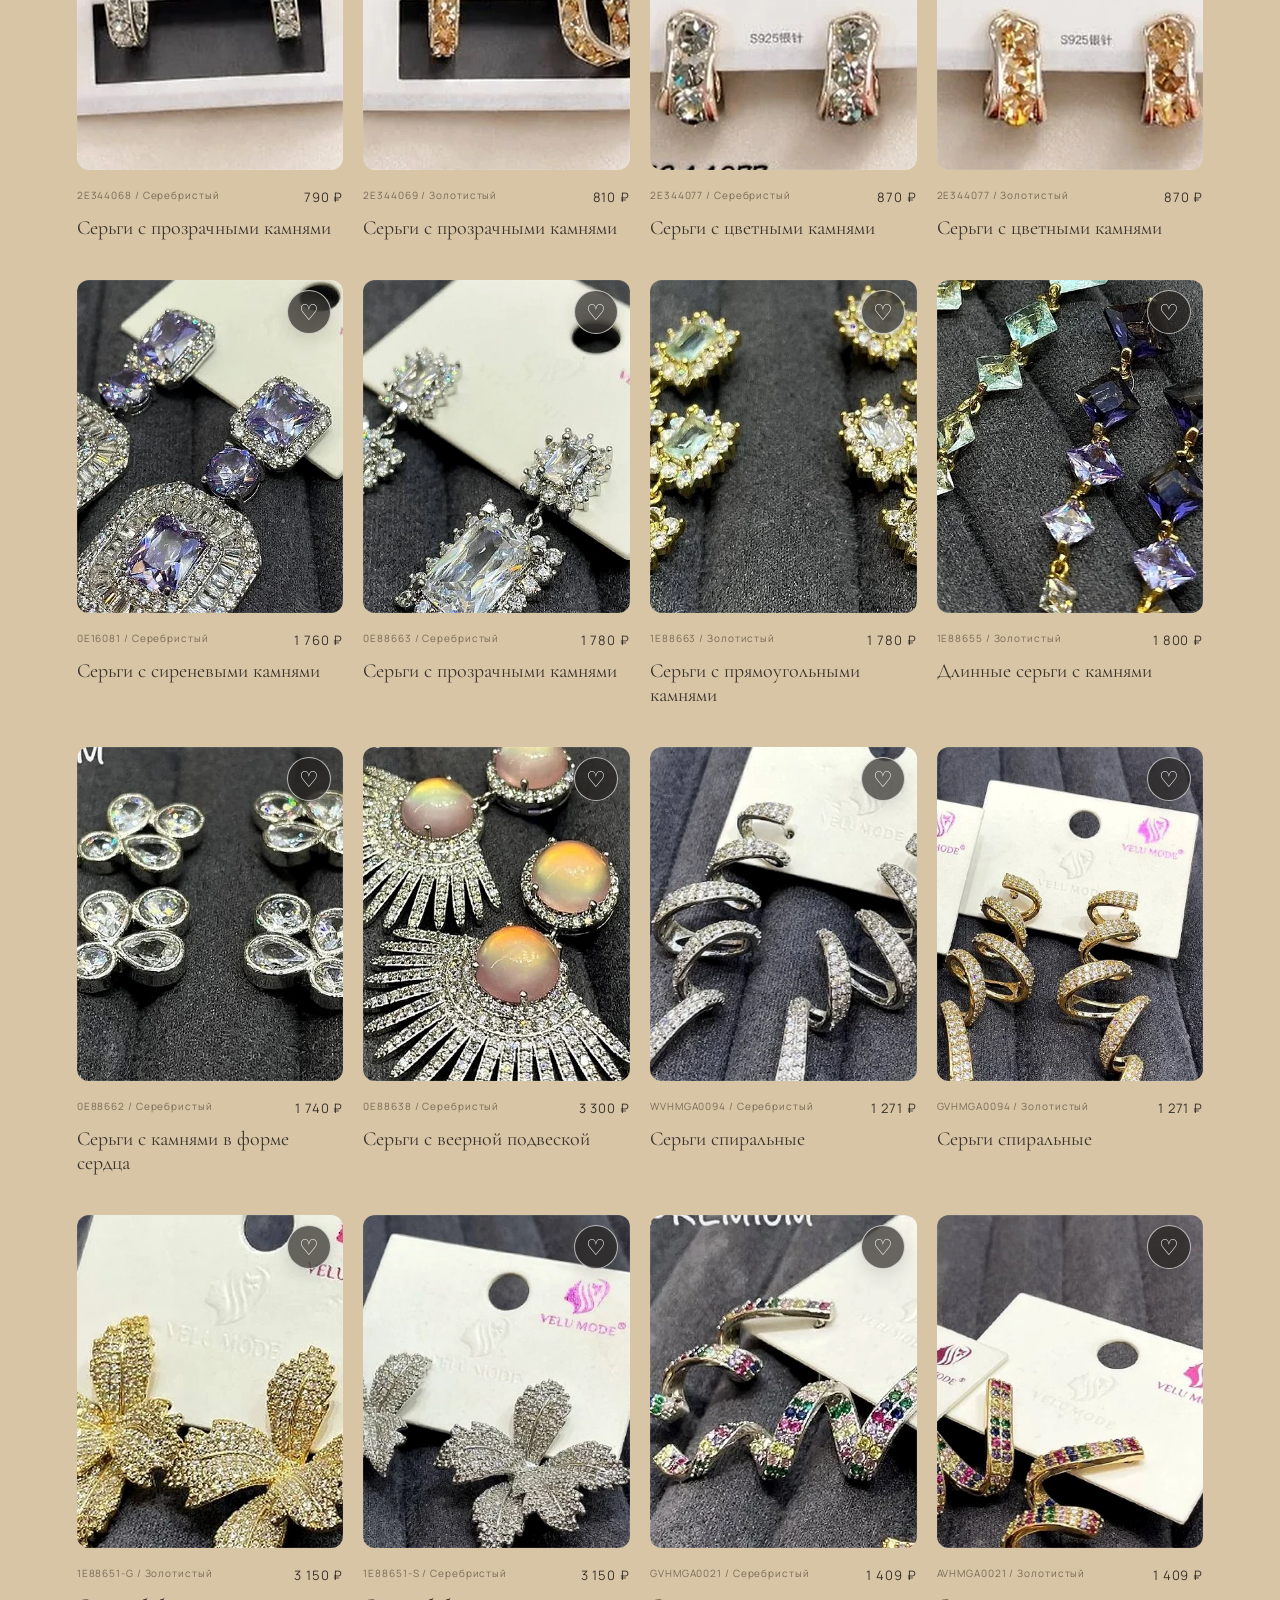
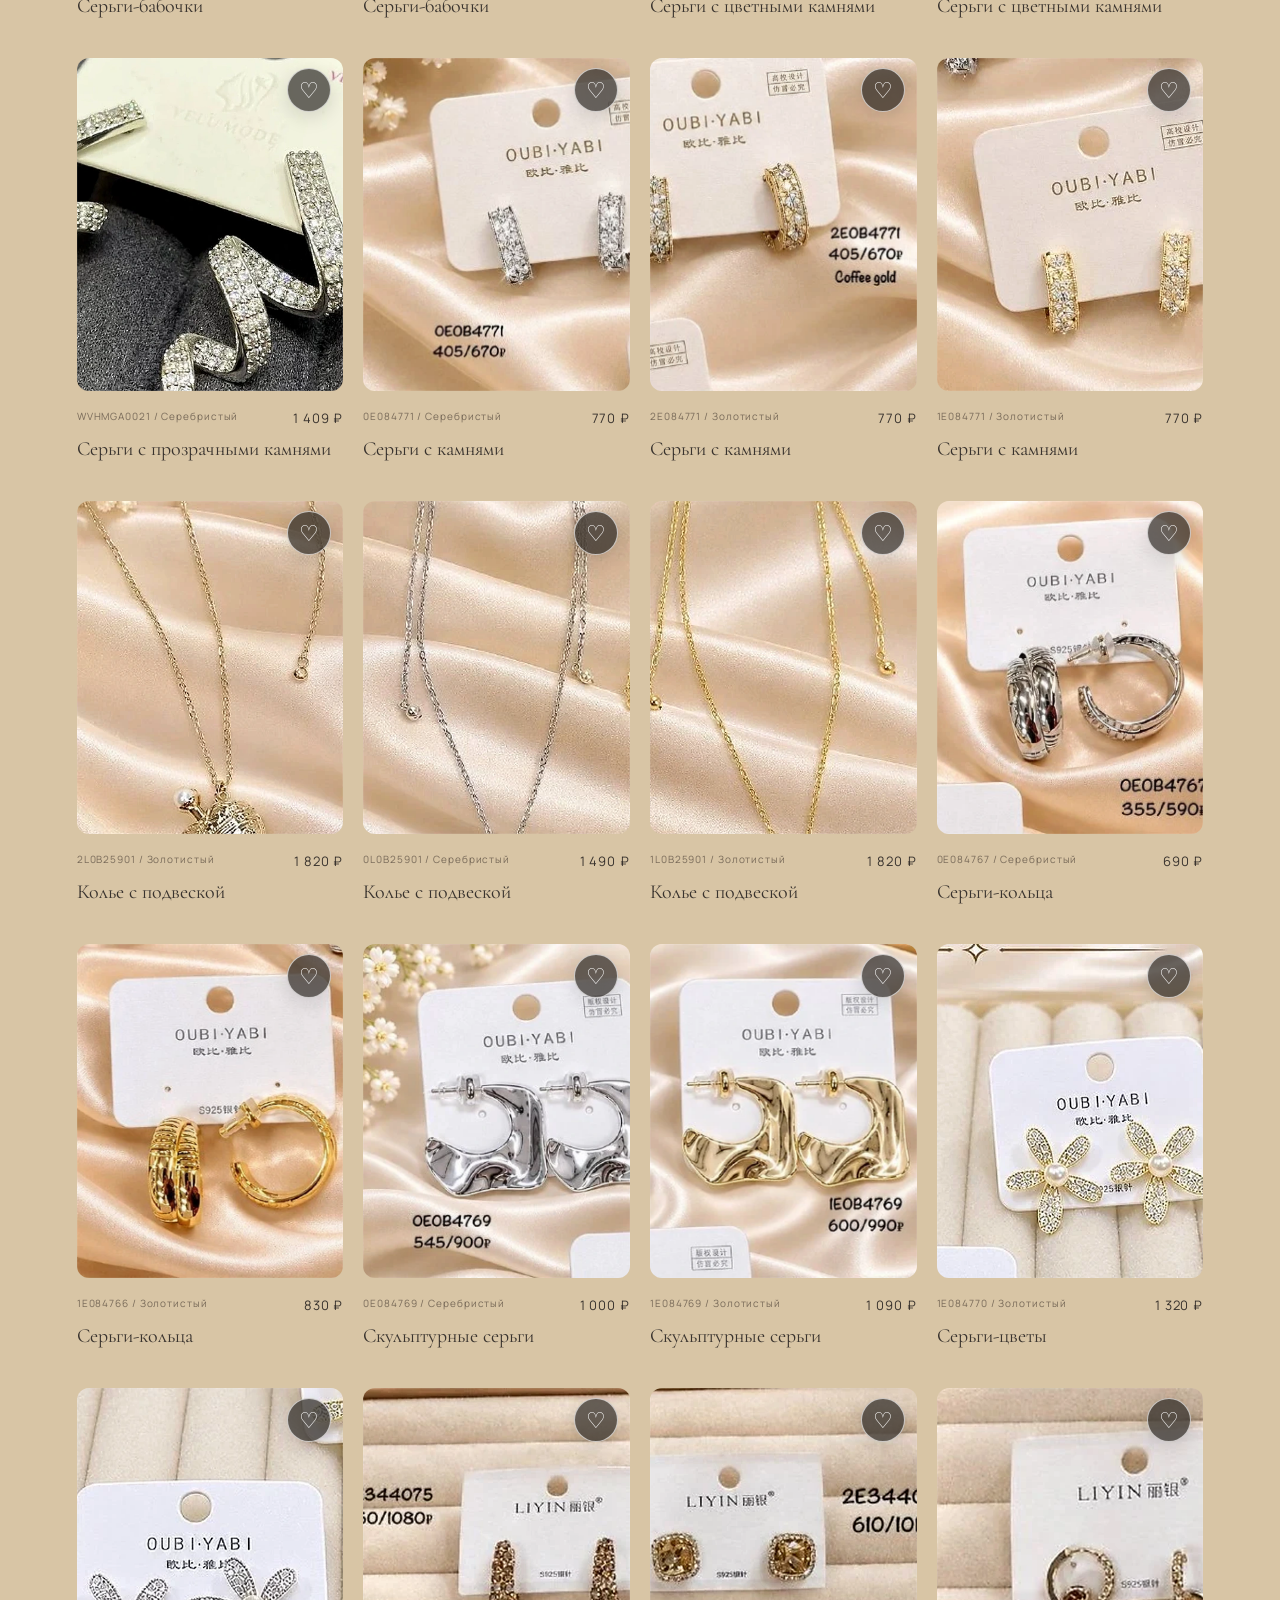
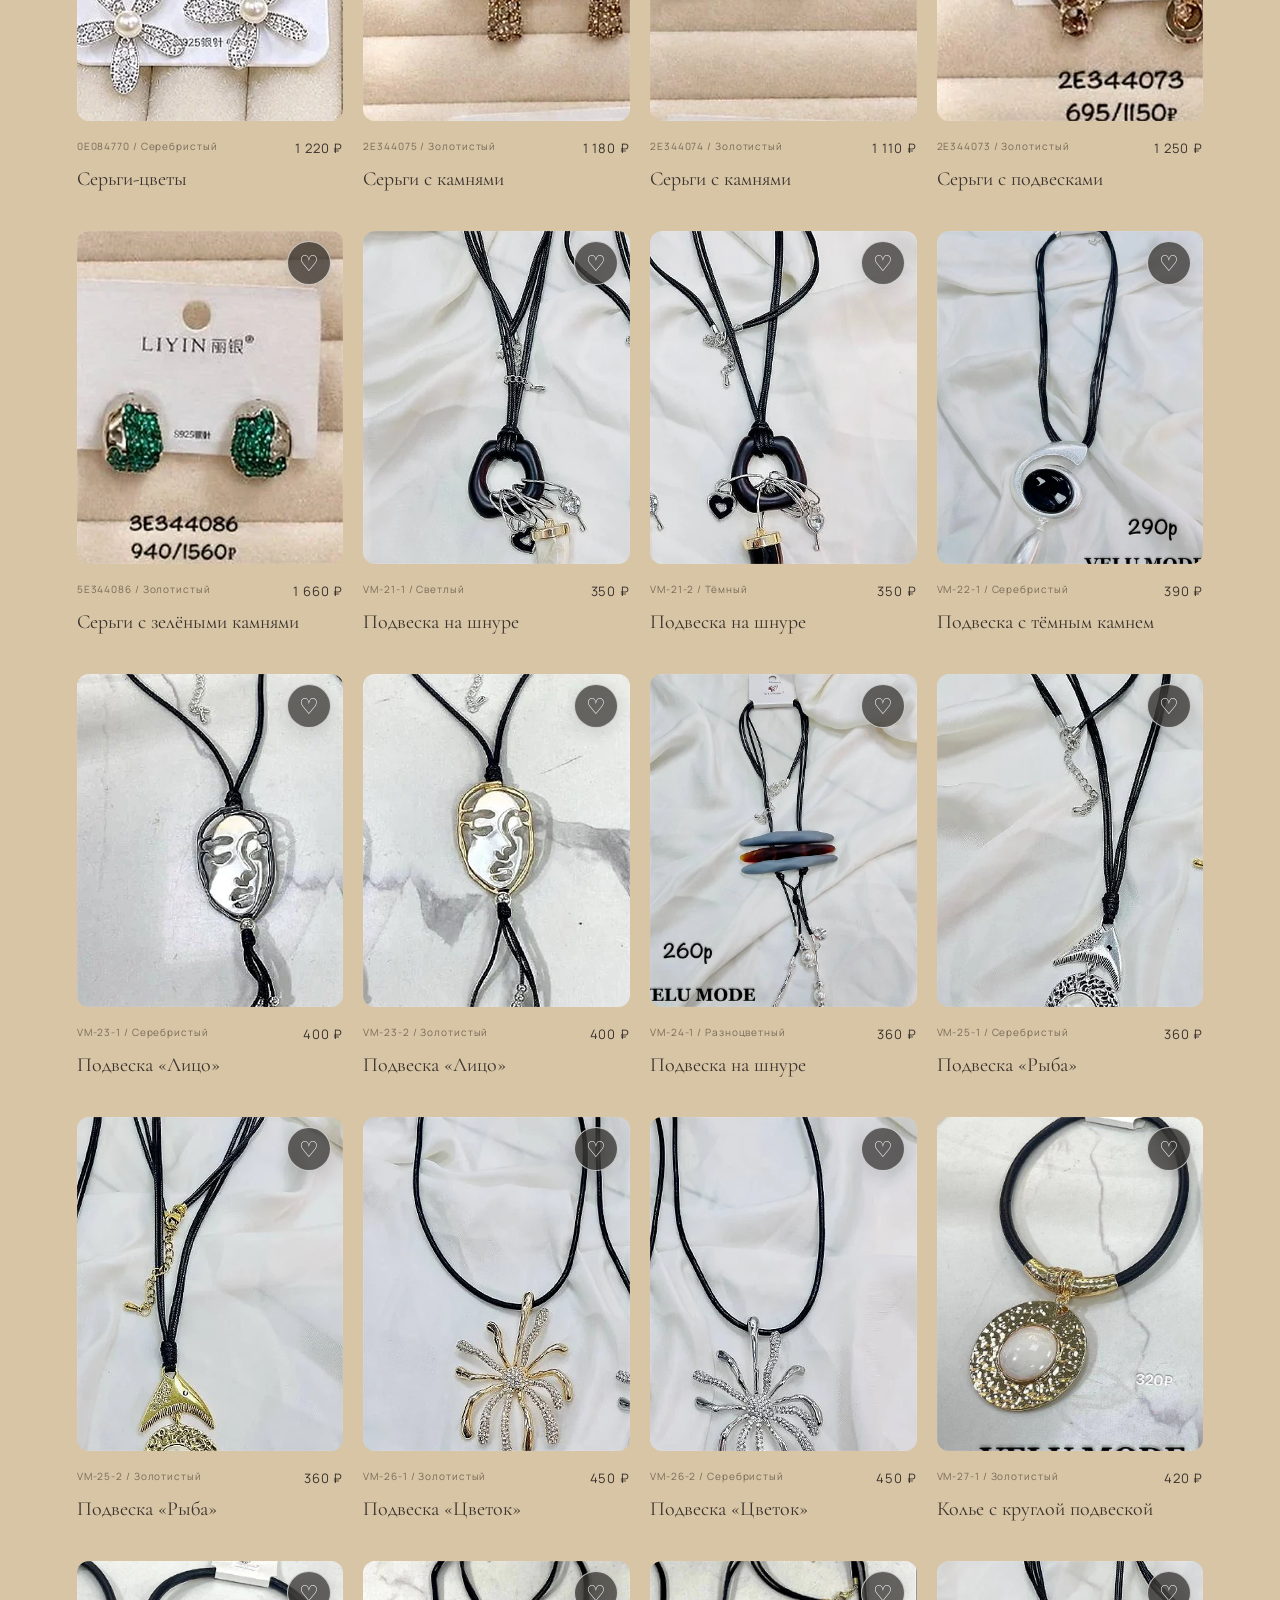
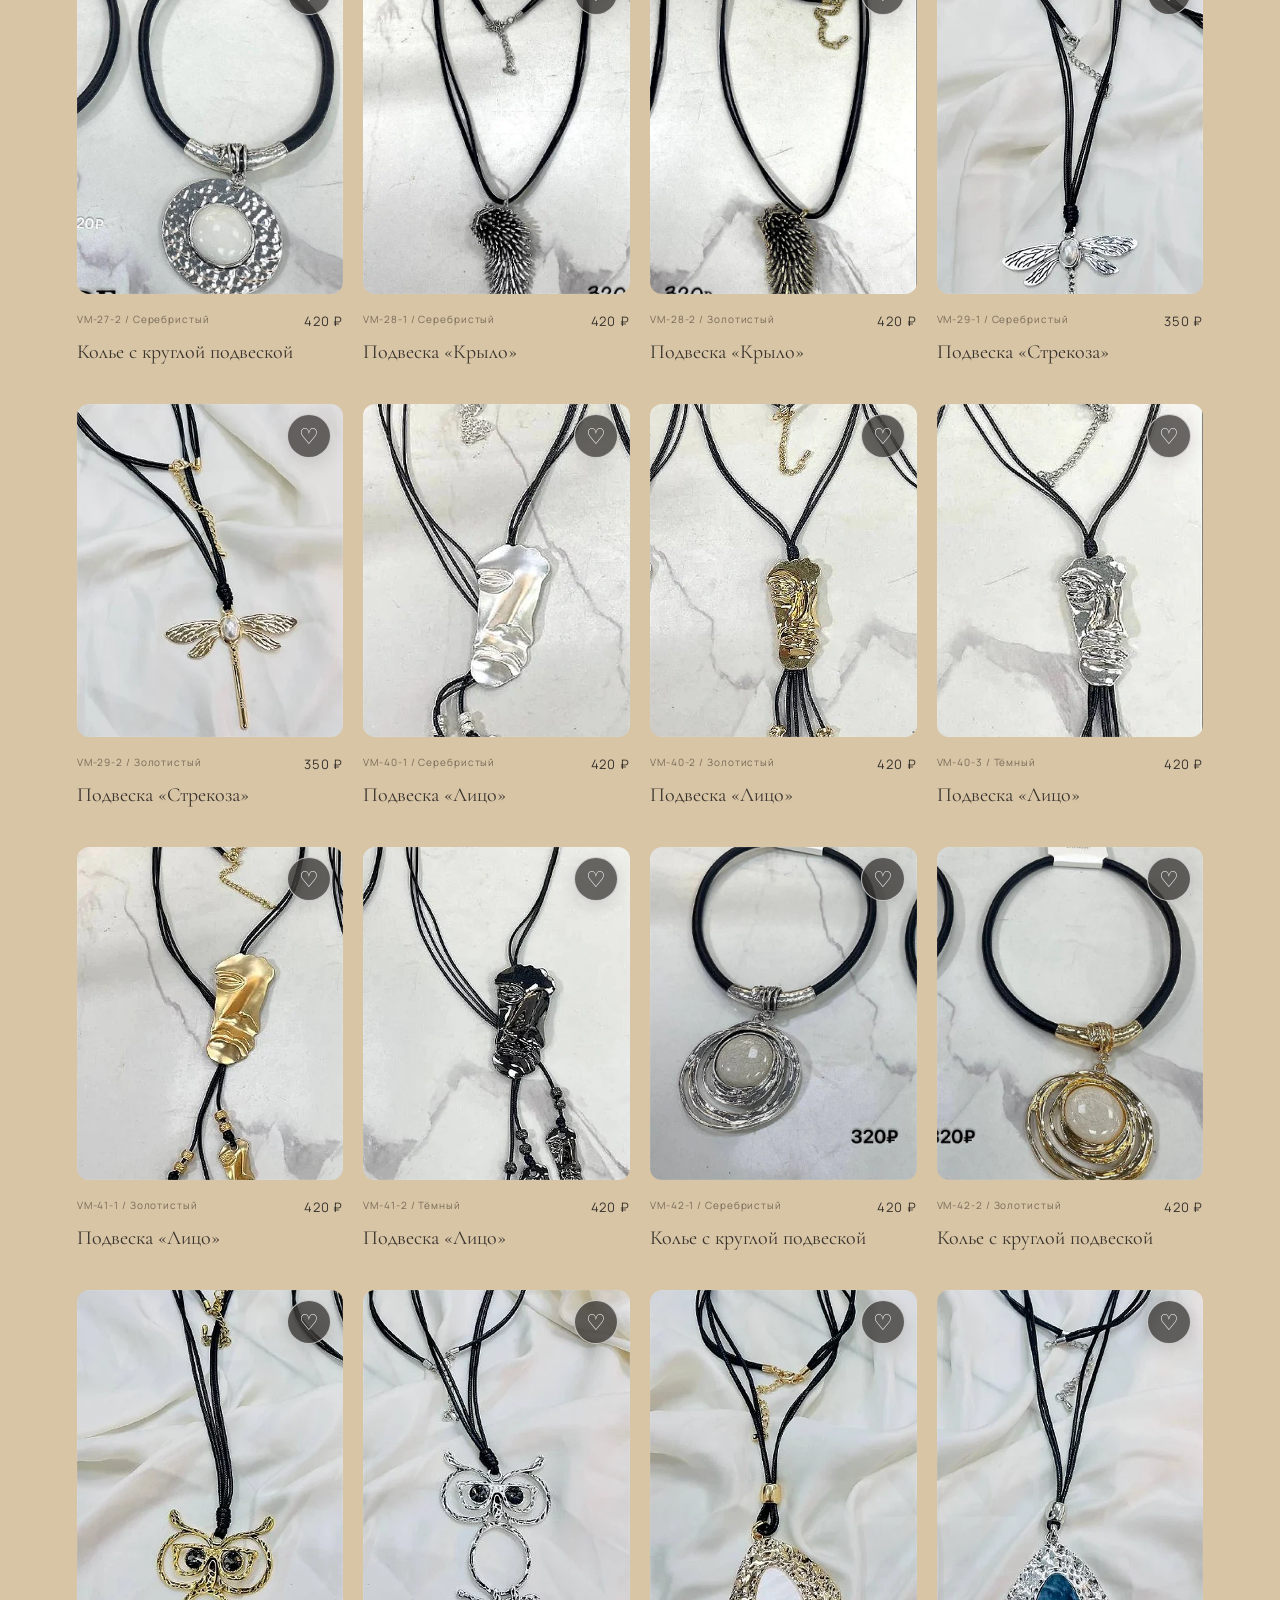
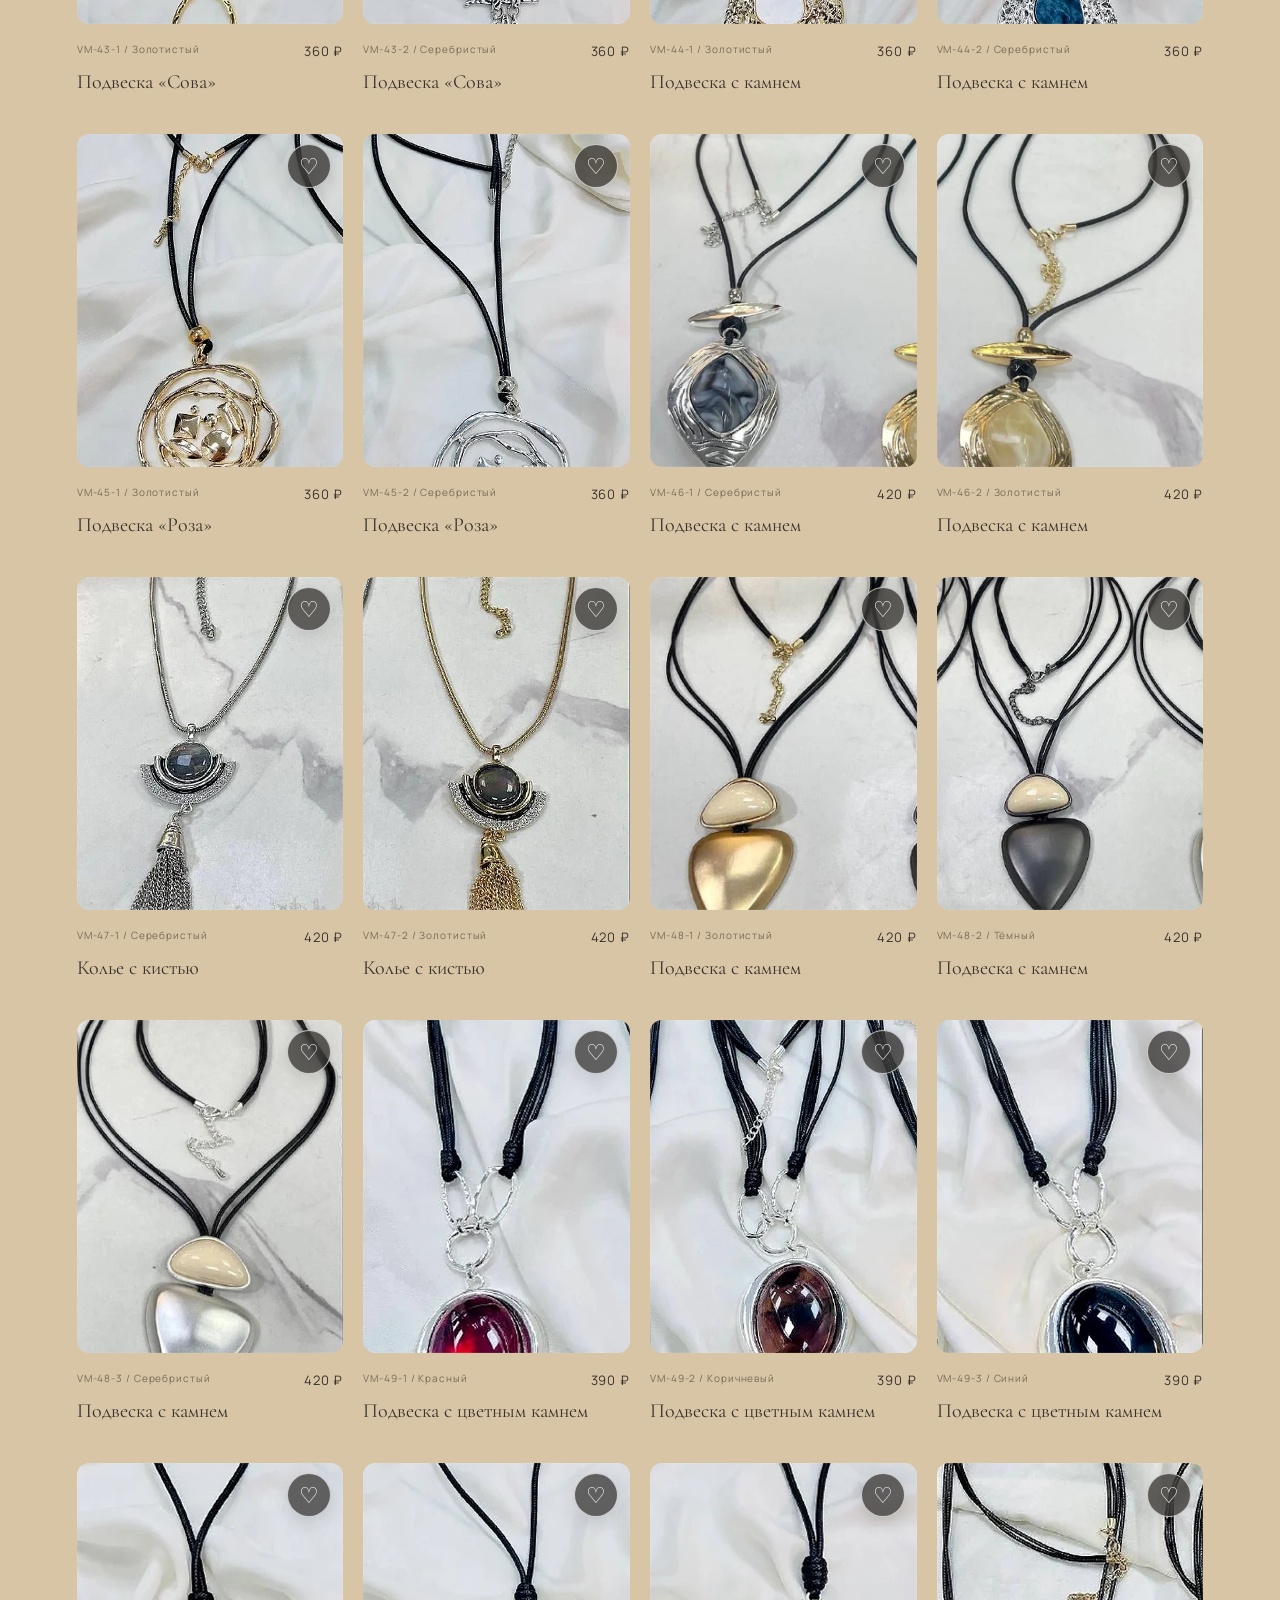
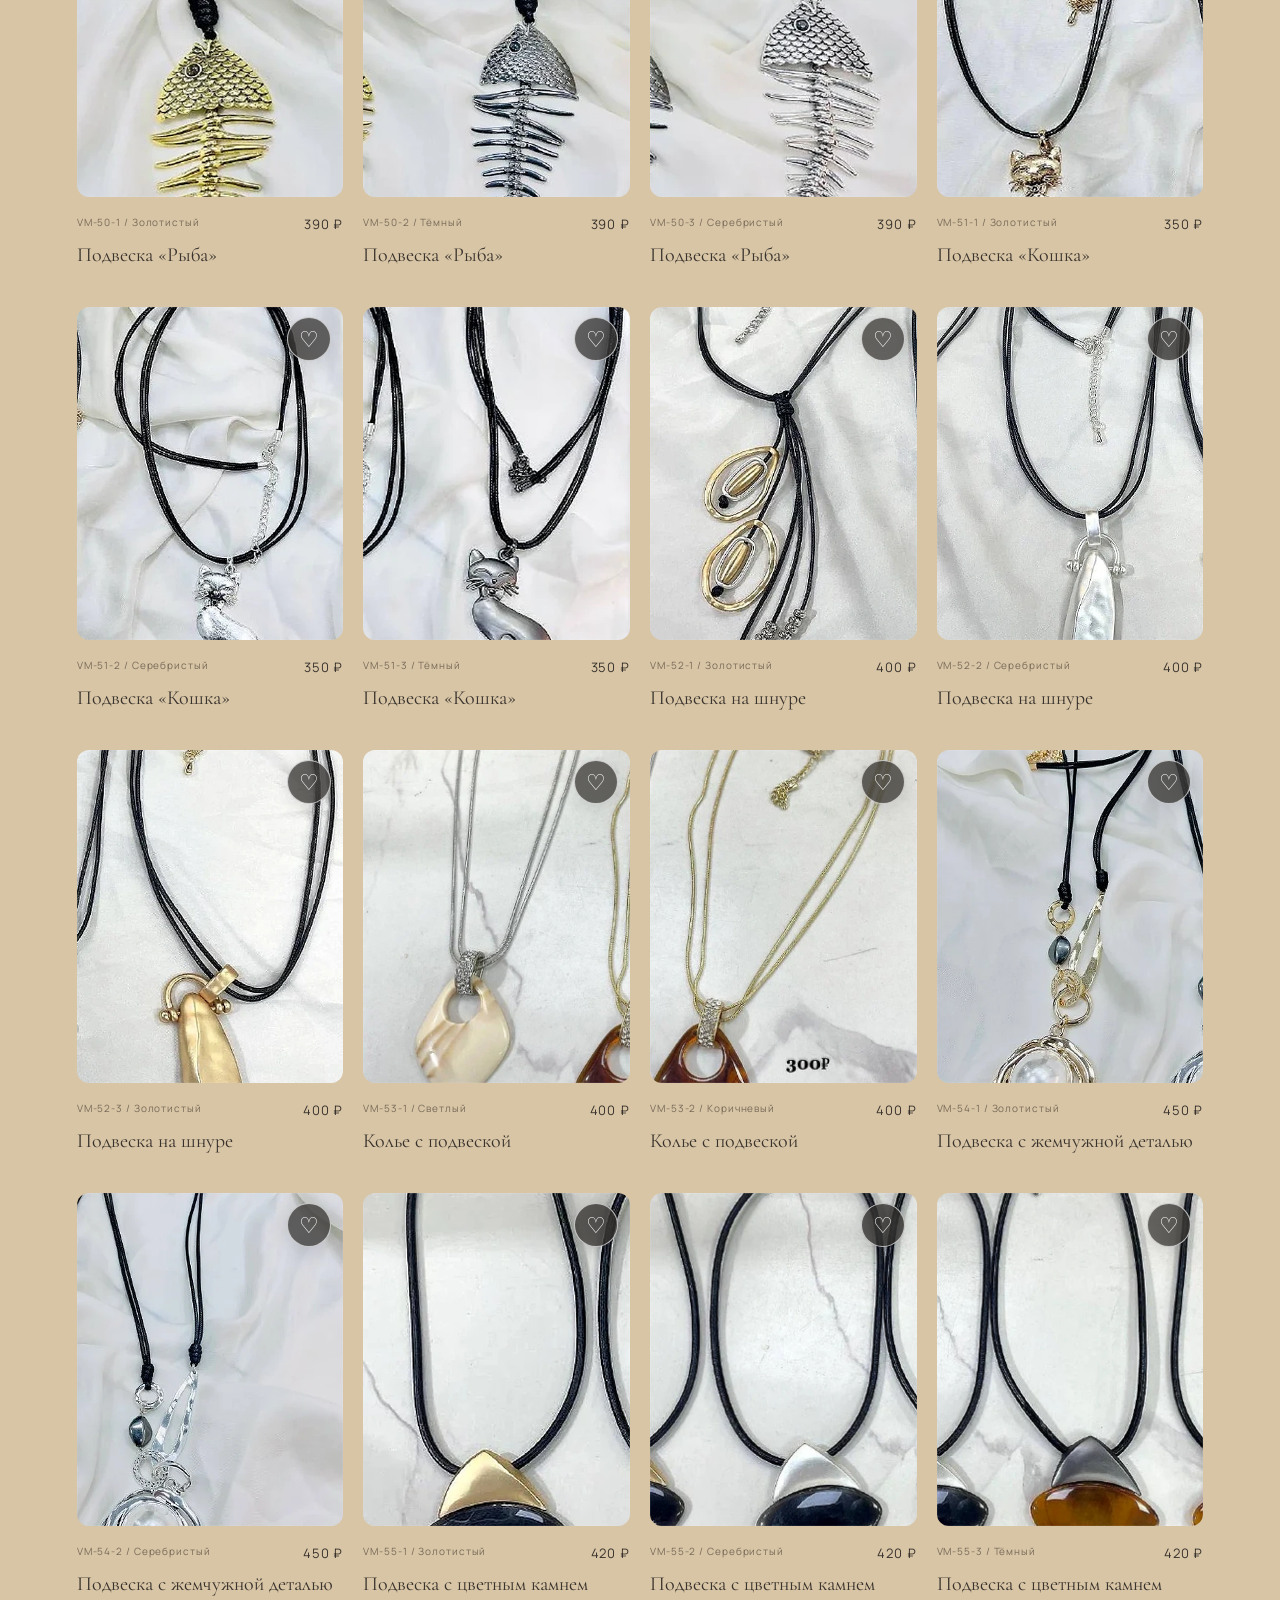
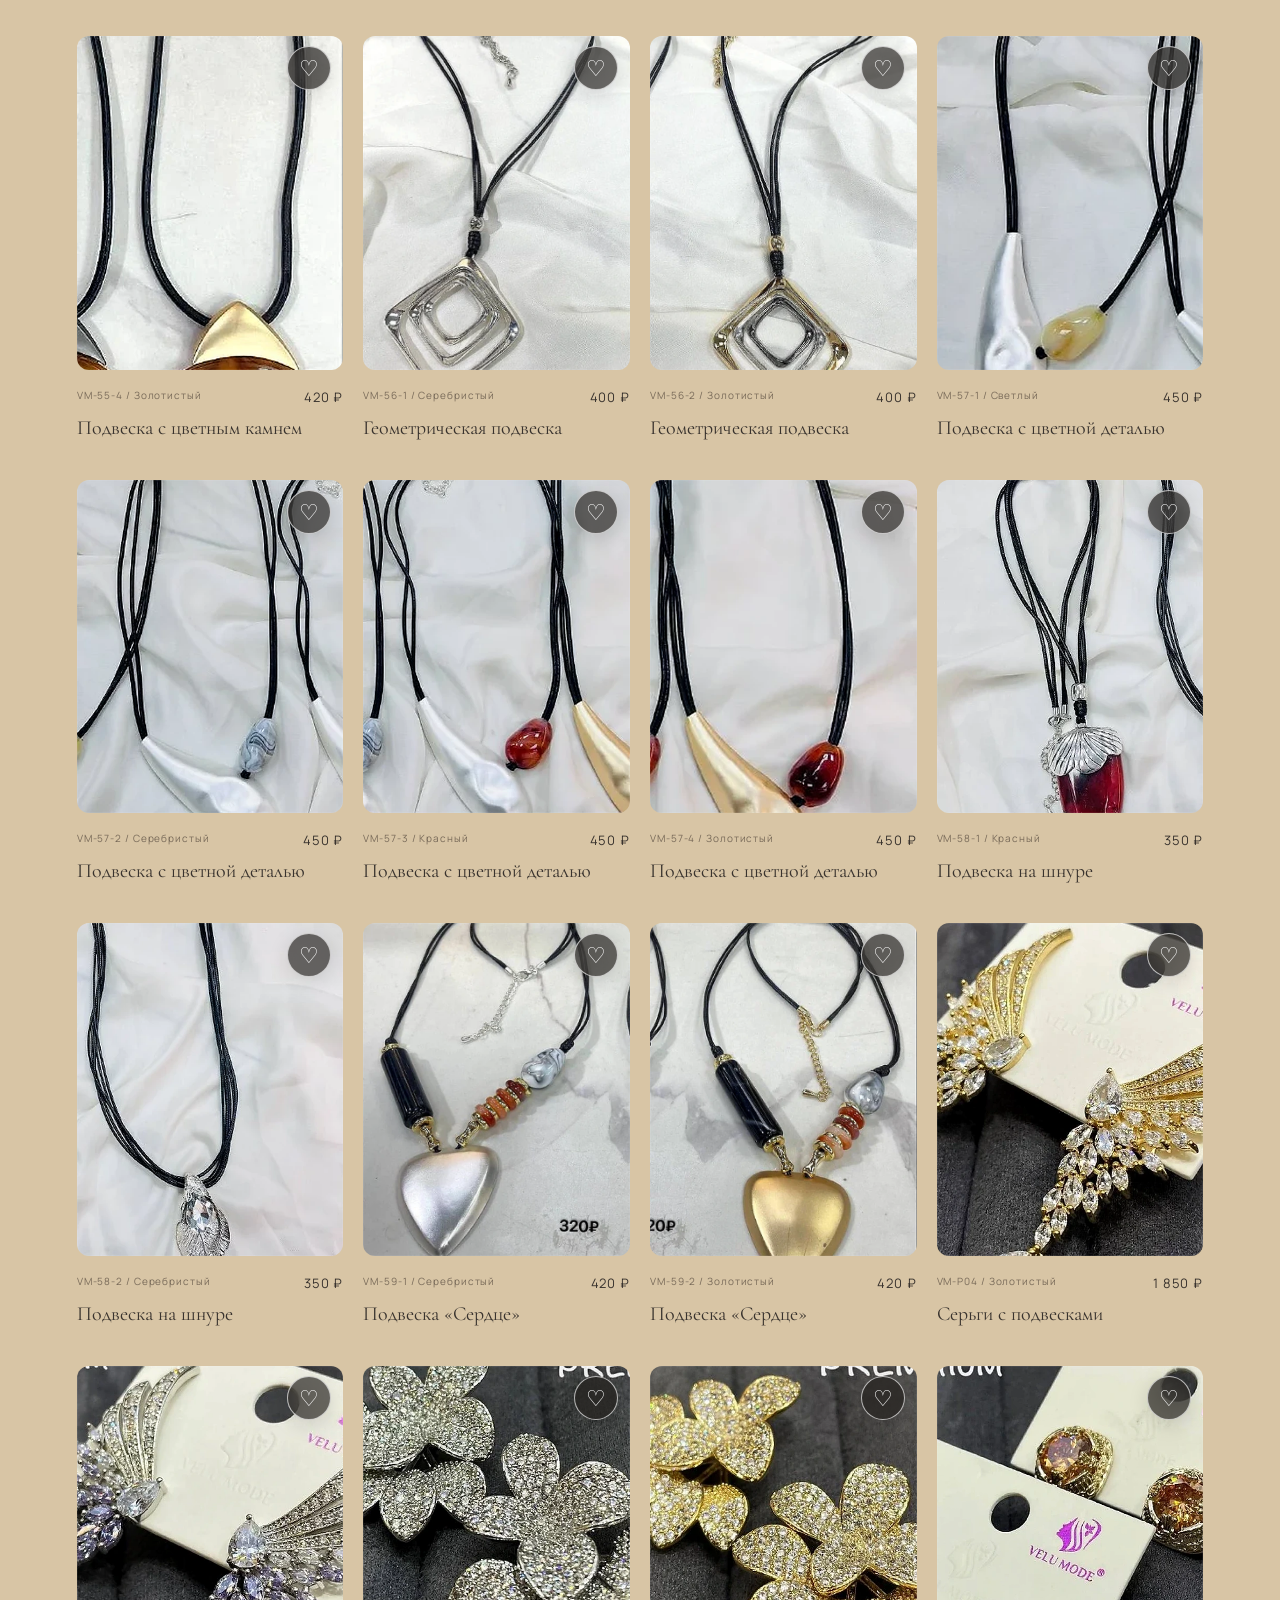
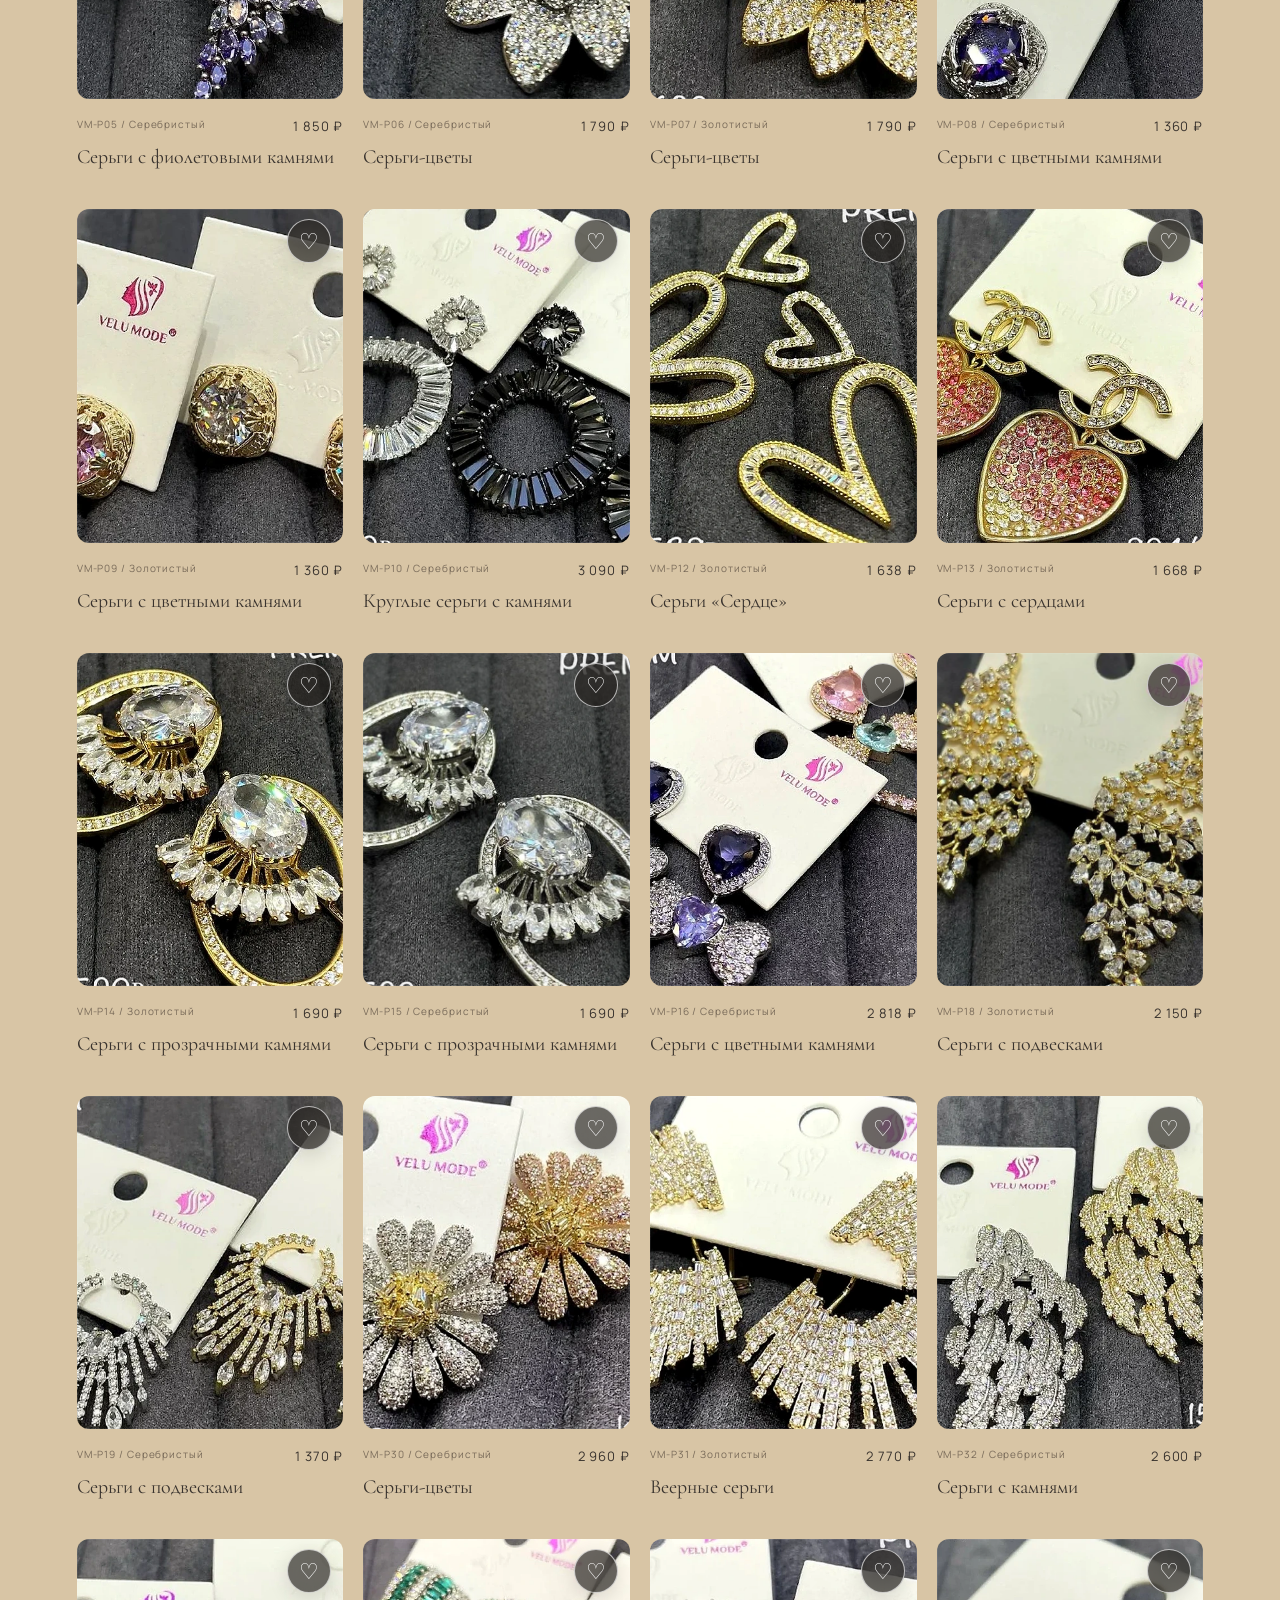
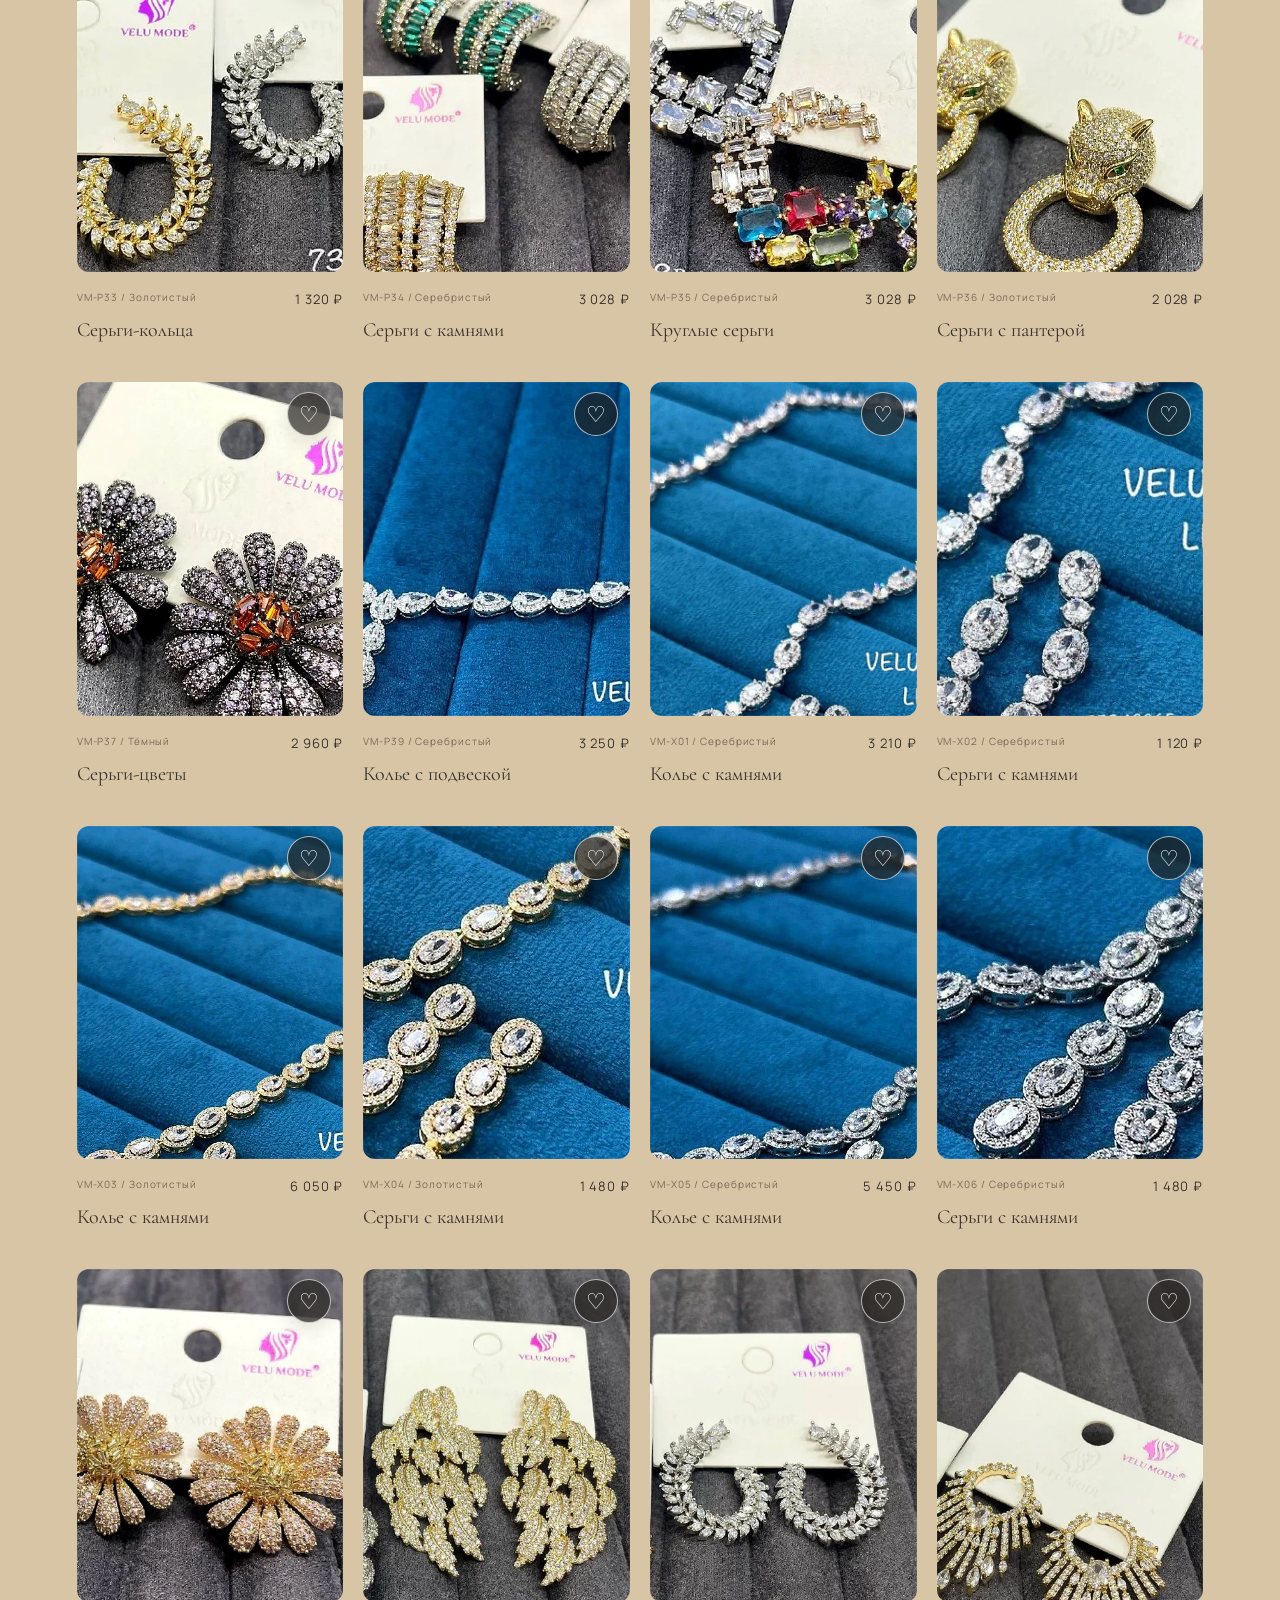
==== commit 1b0aeddc: "Restore animation and improve site controls" ====
--- a/index.html
+++ b/index.html
@@ -1 +1 @@
-<!doctype html><html lang="ru"><head><meta charset="utf-8"><meta name="viewport" content="width=device-width,initial-scale=1,viewport-fit=cover"><meta name="description" content="Украшения VELU MODE — детали, которые создают настроение."><meta name="theme-color" content="#171613"><title>VELU MODE — украшения с характером</title><link rel="stylesheet" href="style.css"></head><body><header><a class="logo" href="#top">VELU <span>MODE</span></a><nav aria-label="Основная навигация"><a href="#catalog">Коллекция</a><a href="#about">Философия</a><button class="nav-stylist" data-open-stylist>Стилист ✧</button></nav><div class="header-actions"><button id="menu-open" class="glass icon-btn menu-icon" aria-label="Открыть меню категорий">☰</button><button id="bag" class="glass icon-btn" aria-label="Открыть избранное">♡ <span id="count">0</span></button><button id="cart-open" class="glass icon-btn" aria-label="Открыть корзину">🛍 <span id="cart-count">0</span></button></div></header><main id="top"><section class="hero cinematic" id="experience"><div class="necklace-stage" aria-hidden="true"><div class="necklace-shadow"></div><div class="necklace-float"><div class="necklace-photo"><img src="item17.webp" alt=""><span class="necklace-light"></span></div></div><i></i><i></i><i></i><i></i></div><div class="cinematic-copy"><p class="eyebrow">VELU MODE / JEWELRY EDITION</p><h1>THE ART OF<br><em>ELEGANCE</em></h1><p class="intro">Jewelry that makes every moment special.</p><a class="button glass" href="#catalog">DISCOVER COLLECTION <span>↗</span></a></div><div class="hero-bottom">ЛИСТАЙТЕ ВНИЗ <span>↓</span></div></section><div class="marquee" aria-hidden="true"><div>THE BEAUTY OF DETAILS &nbsp; ✧ &nbsp; WEAR YOUR OWN STORY &nbsp; ✧ &nbsp; THE BEAUTY OF DETAILS &nbsp; ✧ &nbsp; WEAR YOUR OWN STORY &nbsp; ✧ &nbsp;</div></div><section class="catalog" id="catalog"><div class="section-head reveal"><div><p class="eyebrow">01 / КОЛЛЕКЦИЯ</p><h2>Найдите <em>своё.</em></h2><p>Выразительные детали на каждый день и для особенных моментов.</p></div><span class="note">КОЛЛЕКЦИЯ / 323</span></div><p id="category-label" class="category-label">Все украшения</p><div class="controls"><label><span class="sr">Поиск по артикулу</span><input id="search" placeholder="Поиск по артикулу или цвету"></label><select id="sort" aria-label="Сортировка"><option value="featured">Выбор VELU</option><option value="low">Сначала дешевле</option><option value="high">Сначала дороже</option></select></div><div id="grid" class="grid"></div><p id="empty" hidden>Ничего не найдено. Попробуйте другой запрос.</p></section><section class="stylist-banner reveal"><div><p class="eyebrow">ВАШ ЛИЧНЫЙ СТИЛИСТ / ✧</p><h2>Украшение,<br><em>которое почувствуете.</em></h2><p>Расскажите о своих предпочтениях — поможем найти подходящую деталь в коллекции.</p><button class="button glass" data-open-stylist>НАЙТИ СВОЁ УКРАШЕНИЕ <span>↗</span></button></div><div class="stylist-symbol" aria-hidden="true">✧</div></section><section class="editorial" aria-label="Из коллекции"><div class="editorial-intro reveal"><p class="eyebrow">THE EDIT / VELU MODE</p><h2>Искусство<br><em>деталей.</em></h2><p>Украшения, которые становятся частью вашей истории.</p><a href="#catalog">СМОТРЕТЬ КОЛЛЕКЦИЮ ↗</a></div><div class="editorial-photo editorial-photo-large reveal"><img src="add-searchj-120.webp" alt="Браслет из коллекции VELU MODE" loading="lazy"><span>01 / EVERYDAY OBJECTS</span></div><div class="editorial-photo editorial-photo-small reveal"><img src="add-searchj-100.webp" alt="Серьги из коллекции VELU MODE" loading="lazy"><span>02 / THE DETAILS</span></div></section><section class="about" id="about"><p class="eyebrow">02 / BRAND STORY</p><h2>THE BEAUTY IS<br><em>IN THE DETAILS.</em></h2><p>Украшения VELU MODE — это маленькие детали, которые помогают рассказать вашу историю. Выбирайте то, что отражает настроение, индивидуальность и красоту каждого момента.</p><a href="#catalog">СМОТРЕТЬ КОЛЛЕКЦИЮ ↗</a></section></main><footer><a class="logo" href="#top">VELU <span>MODE</span></a><p>Украшения для вашего настроения.</p><button class="text-button" data-open-stylist>СТИЛИСТ ✧</button><small>© VELU MODE</small></footer><dialog id="dialog"><form method="dialog"><button class="close" aria-label="Закрыть">×</button></form><p class="eyebrow">ВАША ПОДБОРКА</p><h2>Избранное</h2><div id="saved"></div></dialog><dialog id="category-menu" aria-labelledby="menu-title"><form method="dialog"><button class="close" aria-label="Закрыть меню">×</button></form><p class="eyebrow">VELU MODE / COLLECTION</p><h2 id="menu-title">Найдите <em>своё.</em></h2><div class="category-list"><button data-category="all">Все украшения <span>↗</span></button><button data-category="earrings">Серьги <span>↗</span></button><button data-category="bracelets">Браслеты <span>↗</span></button><button data-category="rings">Кольца <span>↗</span></button><button data-category="necklaces">Колье <span>↗</span></button><button data-category="pendants">Подвески <span>↗</span></button></div></dialog><dialog id="product-dialog" aria-labelledby="product-title"><form method="dialog"><button class="close" aria-label="Закрыть">×</button></form><div id="product-detail"></div></dialog><dialog id="cart-dialog" aria-labelledby="cart-title"><form method="dialog"><button class="close" aria-label="Закрыть">×</button></form><p class="eyebrow">ВАША ПОДБОРКА</p><h2 id="cart-title">Корзина</h2><div id="cart-items"></div><div id="cart-total"></div><p class="helper-note">Оформление заказа и оплата пока не подключены.</p></dialog><dialog id="stylist"><form method="dialog"><button class="close" aria-label="Закрыть помощника">×</button></form><p class="eyebrow">VELU MODE / PERSONAL STYLIST ✧</p><h2>Давайте найдём<br><em>вашу деталь.</em></h2><p class="stylist-description">Выберите предпочтения, и стилист подберёт украшения из доступной коллекции.</p><form id="stylist-form"><fieldset><legend>Какой оттенок вам ближе?</legend><div class="options"><label><input type="radio" name="color" value="any" checked><span>Любой</span></label><label><input type="radio" name="color" value="Золотистый"><span>Золотистый</span></label><label><input type="radio" name="color" value="Серебристый"><span>Серебристый</span></label></div></fieldset><label class="budget-label" for="budget">Бюджет до</label><select id="budget"><option value="100000">Любой бюджет</option><option value="800">800 ₽</option><option value="850">850 ₽</option><option value="900">900 ₽</option><option value="1500">1 500 ₽</option><option value="2000">2 000 ₽</option><option value="3500">3 500 ₽</option></select><button type="submit" class="button glass">ПОДОБРАТЬ <span>✧</span></button></form><div id="recommendations" aria-live="polite"></div><p class="helper-note">Подбор по вашим условиям и товарам каталога. Нейросеть пока не подключена.</p></dialog><script src="app.js"></script><script src="experience.js"></script></body></html>
+<!doctype html><html lang="ru"><head><meta charset="utf-8"><meta name="viewport" content="width=device-width,initial-scale=1,viewport-fit=cover"><meta name="description" content="Украшения VELU MODE — детали, которые создают настроение."><meta name="theme-color" content="#171613"><title>VELU MODE — украшения с характером</title><link rel="stylesheet" href="style.css"></head><body><header><a class="logo" href="#top">VELU <span>MODE</span></a><nav aria-label="Основная навигация"><a href="#catalog">Коллекция</a><a href="#about">Философия</a><button class="nav-stylist" data-open-stylist>Стилист ✧</button></nav><div class="header-actions"><button id="menu-open" class="glass icon-btn menu-icon" aria-label="Выбрать категорию украшений">☰</button><button id="bag" class="glass icon-btn" aria-label="Открыть избранное">♡ <span id="count">0</span></button><button id="cart-open" class="glass icon-btn" aria-label="Открыть корзину">🛍 <span id="cart-count">0</span></button></div></header><main id="top"><section class="hero cinematic" id="experience"><canvas id="jewel-canvas" aria-hidden="true"></canvas><div class="cinematic-copy"><p class="eyebrow">VELU MODE / JEWELRY EDITION</p><h1>УКРАШЕНИЯ,<br><em>КОТОРЫЕ ГОВОРЯТ</em></h1><p class="intro">Найдите деталь, которая подчеркнёт ваш стиль.</p><a class="button glass" href="#catalog">СМОТРЕТЬ КОЛЛЕКЦИЮ <span>↗</span></a></div><div class="hero-bottom">ЛИСТАЙТЕ ВНИЗ <span>↓</span></div></section><div class="marquee" aria-hidden="true"><div>THE BEAUTY OF DETAILS &nbsp; ✧ &nbsp; WEAR YOUR OWN STORY &nbsp; ✧ &nbsp; THE BEAUTY OF DETAILS &nbsp; ✧ &nbsp; WEAR YOUR OWN STORY &nbsp; ✧ &nbsp;</div></div><section class="catalog" id="catalog"><div class="section-head reveal"><div><p class="eyebrow">01 / КОЛЛЕКЦИЯ</p><h2>Найдите <em>своё.</em></h2><p>Выразительные детали на каждый день и для особенных моментов.</p></div><span class="note">КОЛЛЕКЦИЯ / 323</span></div><p id="category-label" class="category-label">Все украшения</p><div class="controls"><label><span class="sr">Поиск по артикулу</span><input id="search" placeholder="Поиск по артикулу или цвету"></label><select id="sort" aria-label="Сортировка товаров"><option value="featured">Рекомендуемые</option><option value="low">Сначала дешевле</option><option value="high">Сначала дороже</option></select></div><div id="grid" class="grid"></div><p id="empty" hidden>Ничего не найдено. Попробуйте другой запрос.</p></section><section class="stylist-banner reveal"><div><p class="eyebrow">ВАШ ЛИЧНЫЙ СТИЛИСТ / ✧</p><h2>Украшение,<br><em>которое почувствуете.</em></h2><p>Расскажите о своих предпочтениях — поможем найти подходящую деталь в коллекции.</p><button class="button glass" data-open-stylist>НАЙТИ СВОЁ УКРАШЕНИЕ <span>↗</span></button></div><div class="stylist-symbol" aria-hidden="true">✧</div></section><section class="editorial" aria-label="Из коллекции"><div class="editorial-intro reveal"><p class="eyebrow">THE EDIT / VELU MODE</p><h2>Искусство<br><em>деталей.</em></h2><p>Украшения, которые становятся частью вашей истории.</p><a href="#catalog">СМОТРЕТЬ КОЛЛЕКЦИЮ ↗</a></div><div class="editorial-photo editorial-photo-large reveal"><img src="add-searchj-120.webp" alt="Браслет из коллекции VELU MODE" loading="lazy"><span>01 / EVERYDAY OBJECTS</span></div><div class="editorial-photo editorial-photo-small reveal"><img src="add-searchj-100.webp" alt="Серьги из коллекции VELU MODE" loading="lazy"><span>02 / THE DETAILS</span></div></section><section class="about" id="about"><p class="eyebrow">02 / BRAND STORY</p><h2>THE BEAUTY IS<br><em>IN THE DETAILS.</em></h2><p>Украшения VELU MODE — это маленькие детали, которые помогают рассказать вашу историю. Выбирайте то, что отражает настроение, индивидуальность и красоту каждого момента.</p><a href="#catalog">СМОТРЕТЬ КОЛЛЕКЦИЮ ↗</a></section></main><footer><a class="logo" href="#top">VELU <span>MODE</span></a><p>Украшения для вашего настроения.</p><button class="text-button" data-open-stylist>СТИЛИСТ ✧</button><small>© VELU MODE</small></footer><dialog id="dialog"><form method="dialog"><button class="close" aria-label="Закрыть">×</button></form><p class="eyebrow">ВАША ПОДБОРКА</p><h2>Избранное</h2><div id="saved"></div></dialog><dialog id="category-menu" aria-labelledby="menu-title"><form method="dialog"><button class="close" aria-label="Закрыть меню">×</button></form><p class="eyebrow">VELU MODE / COLLECTION</p><h2 id="menu-title">Найдите <em>своё.</em></h2><div class="category-list"><button data-category="all">Все украшения <span>↗</span></button><button data-category="earrings">Серьги <span>↗</span></button><button data-category="bracelets">Браслеты <span>↗</span></button><button data-category="rings">Кольца <span>↗</span></button><button data-category="necklaces">Колье <span>↗</span></button><button data-category="pendants">Подвески <span>↗</span></button></div></dialog><dialog id="product-dialog" aria-labelledby="product-title"><form method="dialog"><button class="close" aria-label="Закрыть">×</button></form><div id="product-detail"></div></dialog><dialog id="cart-dialog" aria-labelledby="cart-title"><form method="dialog"><button class="close" aria-label="Закрыть">×</button></form><p class="eyebrow">ВАША ПОДБОРКА</p><h2 id="cart-title">Корзина</h2><div id="cart-items"></div><div id="cart-total"></div><p class="helper-note">Оформление заказа и оплата пока не подключены.</p></dialog><dialog id="stylist"><form method="dialog"><button class="close" aria-label="Закрыть помощника">×</button></form><p class="eyebrow">VELU MODE / PERSONAL STYLIST ✧</p><h2>Давайте найдём<br><em>вашу деталь.</em></h2><p class="stylist-description">Выберите предпочтения, и стилист подберёт украшения из доступной коллекции.</p><form id="stylist-form"><fieldset><legend>Какой оттенок вам ближе?</legend><div class="options"><label><input type="radio" name="color" value="any" checked><span>Любой</span></label><label><input type="radio" name="color" value="Золотистый"><span>Золотистый</span></label><label><input type="radio" name="color" value="Серебристый"><span>Серебристый</span></label></div></fieldset><label class="budget-label" for="budget">Бюджет до</label><select id="budget"><option value="100000">Любой бюджет</option><option value="800">800 ₽</option><option value="850">850 ₽</option><option value="900">900 ₽</option><option value="1500">1 500 ₽</option><option value="2000">2 000 ₽</option><option value="3500">3 500 ₽</option></select><button type="submit" class="button glass">ПОДОБРАТЬ <span>✧</span></button></form><div id="recommendations" aria-live="polite"></div><p class="helper-note">Подбор по вашим условиям и товарам каталога. Нейросеть пока не подключена.</p></dialog><script src="app.js"></script><script src="experience.js"></script></body></html>
--- a/style.css
+++ b/style.css
@@ -4,14 +4,20 @@
 .header-actions{display:flex;gap:8px}.product-open{display:block;border:0;padding:0;width:100%;height:100%;background:none;cursor:pointer}.product-open img{display:block}.product-open:focus-visible{outline:2px solid #d8bc93;outline-offset:-4px}.product-open:hover img{transform:scale(1.07)}#product-dialog{width:min(960px,94vw);max-width:960px;padding:36px}.detail-layout{display:grid;grid-template-columns:1fr 1fr;gap:45px;align-items:center}.detail-image{width:100%;max-height:70svh;object-fit:cover}.detail-copy h2{line-height:1;font-size:clamp(42px,5vw,70px)}.detail-price{font-size:20px;color:#d6bb94}.detail-description{color:#d1c6b8;line-height:1.9;font-size:14px}.detail-add{width:100%}.added-message{min-height:1.5em;color:#d6bb94;font-size:12px}#cart-dialog{width:min(550px,94vw);max-width:550px}.cart-item{display:flex;gap:18px;border-bottom:1px solid #ffffff24;padding:18px 0}.cart-item img{width:90px;height:100px;object-fit:cover}.cart-item strong{font-weight:500;font-size:13px}.cart-item p{font-size:12px;color:#b8aa99}.quantity{display:flex;align-items:center;gap:12px}.quantity button{border:1px solid #ffffff35;color:white;background:#ffffff0b;min-height:36px;min-width:36px}.quantity .remove-item{border:0;background:transparent;color:#b8aa99;font-size:11px}.cart-total{display:flex;justify-content:space-between;padding:25px 0;font-size:16px}.cart-total strong{font-weight:500}@media(max-width:700px){.header-actions{gap:4px}.icon-btn{width:44px;height:44px}#product-dialog{padding:20px}.detail-layout{grid-template-columns:1fr;gap:20px}.detail-image{max-height:42svh}.detail-copy h2{font-size:42px;margin:16px 0}.detail-add{margin-top:12px}}
 #category-menu{width:min(560px,94vw);max-width:560px;padding:50px;background:#211e1a}#category-menu h2{font-size:clamp(55px,8vw,82px);margin:38px 0}.category-list{display:grid;border-top:1px solid #ffffff2b}.category-list button{display:flex;justify-content:space-between;align-items:center;border:0;border-bottom:1px solid #ffffff2b;background:transparent;color:#f7f0e8;font-family:'Cormorant Garamond',Georgia,serif;font-size:28px;text-align:left;padding:20px 0;transition:color .3s,padding .3s}.category-list button:hover{color:#d1b48c;padding-left:12px}.category-list button span{font-family:Manrope,Arial,sans-serif;font-size:15px;color:#b99d7a}.category-label{font-family:'Cormorant Garamond',Georgia,serif;font-size:28px;color:#d2b996;margin:44px 0 -35px}.menu-icon{font-size:20px}header{background:#171613e8;backdrop-filter:blur(16px);-webkit-backdrop-filter:blur(16px)}.logo{letter-spacing:.22em}.logo span{color:#c3a984}.hero-copy h1{letter-spacing:-.035em}.hero-image .image-frame{box-shadow:0 35px 100px #0008}.photo:after{content:'';position:absolute;inset:0;pointer-events:none;border:1px solid #ffffff14;transition:border-color .4s}.photo:hover:after{border-color:#d9c3a26b}.product-meta{letter-spacing:.09em}.product h3{font-family:'Cormorant Garamond',Georgia,serif;font-size:20px;font-weight:400}.category-list button{animation:menu-arrive .6s both}.category-list button:nth-child(2){animation-delay:.06s}.category-list button:nth-child(3){animation-delay:.12s}.category-list button:nth-child(4){animation-delay:.18s}@keyframes menu-arrive{from{opacity:0;transform:translateY(12px)}to{opacity:1;transform:translateY(0)}}@media(max-width:700px){#category-menu{padding:30px}.category-label{margin:35px 0 -35px}.product h3{font-size:17px}.header-actions{gap:3px}}
 /* Champagne editorial refresh */
-:root{--cream:#F5F0E8;--ink:#39332E;--gold:#A68B62;--border:#D8C5A5}body{background:#F5F0E8;color:#39332E}header{background:#39332E;color:#F5F0E8;border-color:#A68B62;position:relative}nav a,.nav-stylist{color:#F5F0E8}.cinematic{display:block;min-height:calc(100svh - 78px);padding:0;background:#39332E;color:#F5F0E8;text-align:center;isolation:isolate}.cinematic:before{display:none}#jewel-canvas{position:absolute;inset:0;width:100%;height:100%;z-index:-1}.cinematic-copy{position:absolute;inset:0;display:flex;align-items:center;justify-content:center;flex-direction:column;pointer-events:none;padding:25px}.cinematic-copy>*{pointer-events:auto}.cinematic h1{font-size:clamp(43px,7vw,110px);letter-spacing:.015em;line-height:.96;text-shadow:0 2px 28px #39332E;margin:28px 0}.cinematic h1 em{font-weight:400;color:#D8C5A5}.cinematic .intro{color:#F5F0E8}.cinematic .button{border-color:#D8C5A5}.marquee{color:#A68B62;border-color:#D8C5A5}.catalog{background:#F5F0E8}.section-head p:not(.eyebrow),.product-meta,.note{color:#786a59}.category-label{color:#A68B62}.controls input,.controls select{color:#39332E}.controls input::placeholder{color:#786a59}.photo{background:#D8C5A5}.photo img{filter:none}.photo:hover img{filter:none}.product{transition:transform .5s}.product:hover{transform:translateY(-7px)}.product-meta span:last-child{color:#39332E}.product-open:after{content:'QUICK VIEW ↗';position:absolute;left:15px;bottom:15px;color:#39332E;background:#F5F0E8;padding:12px 15px;font-size:9px;letter-spacing:.12em;opacity:0;transform:translateY(6px);transition:.35s}.product-open:hover:after,.product-open:focus-visible:after{opacity:1;transform:none}.photo-number{display:none}.stylist-banner{background:#D8C5A5;color:#39332E}.stylist-banner p:not(.eyebrow){color:#39332E}.stylist-banner .glass{color:#39332E;border-color:#A68B62}.editorial{padding:110px 6%;display:grid;grid-template-columns:1fr 1.15fr .7fr;gap:4%;align-items:center;background:#F5F0E8}.editorial h2{font-size:clamp(48px,6vw,95px);margin:25px 0}.editorial p{line-height:1.8}.editorial a{font-size:10px;letter-spacing:.14em;border-bottom:1px solid;padding-bottom:10px}.editorial-photo img{width:100%;display:block;object-fit:cover}.editorial-photo-large img{aspect-ratio:4/5}.editorial-photo-small img{aspect-ratio:3/4}.editorial-photo span{display:block;font-size:9px;letter-spacing:.16em;margin-top:14px;color:#A68B62}.about{background:#39332E;color:#F5F0E8}.about p:not(.eyebrow){color:#D8C5A5}footer{background:#F5F0E8;color:#39332E;border-color:#D8C5A5}footer p,footer small{color:#786a59}@media(max-width:700px){.cinematic{min-height:calc(100svh - 64px)}.cinematic h1{font-size:clamp(40px,10vw,66px)}.editorial{padding:80px 5%;grid-template-columns:1fr 1fr;gap:30px 15px}.editorial-intro{grid-column:1/-1}.editorial-photo-small{margin-top:50px}}
+:root{--cream:#F5F0E8;--ink:#39332E;--gold:#A68B62;--border:#D8C5A5}body{background:#F5F0E8;color:#39332E}header{background:#39332E;color:#F5F0E8;border-color:#A68B62;position:relative}nav a,.nav-stylist{color:#F5F0E8}.cinematic{display:block;min-height:calc(100svh - 78px);padding:0;background:#39332E;color:#F5F0E8;text-align:center;isolation:isolate}.cinematic:before{display:none}#jewel-canvas{position:absolute;inset:0;width:100%;height:100%;z-index:-1}.cinematic-copy{position:absolute;inset:0;display:flex;align-items:center;justify-content:center;flex-direction:column;pointer-events:none;padding:25px}.cinematic-copy>*{pointer-events:auto}.cinematic h1{font-size:clamp(43px,7vw,110px);letter-spacing:.015em;line-height:.96;text-shadow:0 2px 28px #39332E;margin:28px 0}.cinematic h1 em{font-weight:400;color:#D8C5A5}.cinematic .intro{color:#F5F0E8}.cinematic .button{border-color:#D8C5A5}.marquee{color:#A68B62;border-color:#D8C5A5}.catalog{background:#F5F0E8}.section-head p:not(.eyebrow),.product-meta,.note{color:#786a59}.category-label{color:#A68B62}.controls input,.controls select{color:#39332E}.controls input::placeholder{color:#786a59}.photo{background:#D8C5A5}.photo img{filter:none}.photo:hover img{filter:none}.product{transition:transform .5s}.product:hover{transform:translateY(-7px)}.product-meta span:last-child{color:#39332E}.product-open:after{content:'ПОДРОБНЕЕ ↗';position:absolute;left:15px;bottom:15px;color:#39332E;background:#F5F0E8;padding:12px 15px;font-size:9px;letter-spacing:.12em;opacity:0;transform:translateY(6px);transition:.35s}.product-open:hover:after,.product-open:focus-visible:after{opacity:1;transform:none}.photo-number{display:none}.stylist-banner{background:#D8C5A5;color:#39332E}.stylist-banner p:not(.eyebrow){color:#39332E}.stylist-banner .glass{color:#39332E;border-color:#A68B62}.editorial{padding:110px 6%;display:grid;grid-template-columns:1fr 1.15fr .7fr;gap:4%;align-items:center;background:#F5F0E8}.editorial h2{font-size:clamp(48px,6vw,95px);margin:25px 0}.editorial p{line-height:1.8}.editorial a{font-size:10px;letter-spacing:.14em;border-bottom:1px solid;padding-bottom:10px}.editorial-photo img{width:100%;display:block;object-fit:cover}.editorial-photo-large img{aspect-ratio:4/5}.editorial-photo-small img{aspect-ratio:3/4}.editorial-photo span{display:block;font-size:9px;letter-spacing:.16em;margin-top:14px;color:#A68B62}.about{background:#39332E;color:#F5F0E8}.about p:not(.eyebrow){color:#D8C5A5}footer{background:#F5F0E8;color:#39332E;border-color:#D8C5A5}footer p,footer small{color:#786a59}@media(max-width:700px){.cinematic{min-height:calc(100svh - 64px)}.cinematic h1{font-size:clamp(40px,10vw,66px)}.editorial{padding:80px 5%;grid-template-columns:1fr 1fr;gap:30px 15px}.editorial-intro{grid-column:1/-1}.editorial-photo-small{margin-top:50px}}
 
 /* Champagne catalog */
 .catalog{background:#D8C5A5}.catalog .controls{border-color:#A68B62}.catalog .photo{background:#F5F0E8}
-/* Floating necklace: a photographic scene, without altering catalog assets. */
-.cinematic{display:grid;grid-template-columns:1fr 1fr;text-align:left;background:#F5F0E8;color:#39332E;min-height:calc(100svh - 78px);padding:6% 8%;gap:4%;align-items:center;isolation:isolate}
-.cinematic-copy{position:relative;inset:auto;align-items:flex-start;order:0;padding:0;z-index:2}.cinematic h1{font-size:clamp(55px,7vw,110px);text-shadow:none;margin:24px 0;color:#39332E}.cinematic h1 em{color:#A68B62}.cinematic .intro{color:#39332E}.cinematic .button{color:#39332E;border-color:#A68B62;background:#D8C5A55c}.cinematic .eyebrow{color:#A68B62}.cinematic .cinematic-copy>*{animation:copy-in 1s both}.cinematic .cinematic-copy h1{animation-delay:.35s}.cinematic .cinematic-copy .intro{animation-delay:.55s}.cinematic .cinematic-copy .button{animation-delay:.75s}.hero-bottom{color:#A68B62}.necklace-stage{order:1;position:relative;min-width:0;width:min(100%,520px);justify-self:center;aspect-ratio:4/5;perspective:1000px;--rx:0deg;--ry:0deg}.necklace-float{position:absolute;inset:3% 10%;animation:necklace-float 8s ease-in-out infinite;transform-style:preserve-3d}.necklace-photo{position:absolute;inset:0;overflow:hidden;border-radius:48% 48% 42% 42%;transform:rotateX(var(--rx)) rotateY(var(--ry));transition:transform .8s ease;box-shadow:0 24px 55px #39332e25}.necklace-photo img{width:100%;height:110%;display:block;object-fit:cover;object-position:center top}.necklace-light{position:absolute;inset:0;background:linear-gradient(115deg,transparent 25%,#FFFFFF40 48%,transparent 65%);transform:translateX(-130%);animation:necklace-shine 10s ease-in-out infinite;pointer-events:none}.necklace-shadow{position:absolute;bottom:0;left:23%;width:54%;height:6%;background:#A68B6245;filter:blur(18px);border-radius:50%}.necklace-stage i{position:absolute;width:4px;height:4px;background:#A68B62;border-radius:50%;animation:dust 5s ease-in-out infinite}.necklace-stage i:nth-of-type(1){left:6%;top:28%}.necklace-stage i:nth-of-type(2){right:5%;top:18%;animation-delay:1s}.necklace-stage i:nth-of-type(3){left:7%;bottom:18%;animation-delay:2s}.necklace-stage i:nth-of-type(4){right:7%;bottom:28%;animation-delay:3s}.cinematic.is-departing .necklace-float{animation:depart .8s ease-in forwards}.cinematic.is-departing:after{content:'';position:absolute;inset:0;pointer-events:none;background:linear-gradient(110deg,transparent,#D8C5A588,transparent);animation:flash .8s both}
-@keyframes necklace-float{0%,100%{transform:translateY(0) rotate(-1deg)}50%{transform:translateY(-14px) rotate(1deg)}}@keyframes necklace-shine{0%,35%{transform:translateX(-130%)}70%,100%{transform:translateX(130%)}}@keyframes dust{0%,100%{opacity:.2;transform:translateY(0)}50%{opacity:.7;transform:translateY(-12px)}}@keyframes copy-in{from{opacity:0;transform:translateY(16px)}to{opacity:1;transform:none}}@keyframes depart{to{transform:scale(1.25) translateY(-15%);opacity:0}}@keyframes flash{from{opacity:0;transform:translateX(-60%)}50%{opacity:1}to{opacity:0;transform:translateX(60%)}}
-@media(max-width:700px){.cinematic{min-height:calc(100svh - 64px);grid-template-columns:1fr;gap:10px;padding:30px 7% 50px}.necklace-stage{width:min(70vw,340px);order:0}.cinematic-copy{order:1}.cinematic h1{font-size:clamp(46px,11vw,70px);margin:14px 0}.cinematic .intro{margin:0}.cinematic .button{margin-top:20px}.hero-bottom{display:none}}
-@media(prefers-reduced-motion:reduce){.necklace-float,.necklace-light,.necklace-stage i,.cinematic .cinematic-copy>*{animation:none!important}.necklace-photo{transition:none}}
-.scene-offscreen .necklace-float,.scene-offscreen .necklace-light,.scene-offscreen .necklace-stage i{animation-play-state:paused}
+
+/* Clearer controls and a consistent jewelry-inspired finish */
+.button{border-radius:999px;padding:18px 26px;font-weight:600;letter-spacing:.1em;box-shadow:0 10px 28px #39332e20,inset 0 1px #ffffff4d;transition:transform .25s ease,box-shadow .25s ease,background .25s ease}
+.button:hover{transform:translateY(-3px);box-shadow:0 16px 32px #39332e35,inset 0 1px #ffffff6b}
+.button:active,.icon-btn:active,.heart:active{transform:scale(.96)}
+.cinematic .button{background:#39332e99;color:#fff;border-color:#e2ceb0}
+.header-actions .icon-btn{background:linear-gradient(145deg,#ffffff24,#ffffff08);border:1px solid #ffffff55;box-shadow:inset 0 1px #ffffff40,0 5px 15px #0002}
+.header-actions .icon-btn:hover{background:#d8c5a540;border-color:#f5f0e8}
+nav a,.nav-stylist{position:relative;padding:12px 0}nav a:after,.nav-stylist:after{content:'';position:absolute;left:0;right:0;bottom:5px;height:1px;background:#d8c5a5;transform:scaleX(0);transition:transform .25s}nav a:hover:after,.nav-stylist:hover:after{transform:scaleX(1)}
+.catalog .controls{gap:12px;border:0;padding:0;align-items:stretch}.controls label{flex:1}.controls input,.controls select{width:100%;min-height:52px;border:1px solid #9b835f80;border-radius:12px;background:#f8f3ebaa;padding:0 17px;color:#39332e}.controls input:focus,.controls select:focus{outline:2px solid #816b4a;outline-offset:2px}.controls select{width:auto;min-width:200px;cursor:pointer}
+.photo{border-radius:12px}.photo img{transition:transform .6s ease}.product-open:after{border-radius:30px;box-shadow:0 5px 15px #0002}.heart{border:1px solid #ffffffa8;box-shadow:0 5px 20px #0002;transition:transform .25s,background .25s}.heart:hover{transform:scale(1.08);background:#39332ed9}.product h3{line-height:1.2;margin-top:10px}.product-meta{gap:8px}
+.category-list button{border-radius:8px;padding-left:12px;padding-right:12px}.category-list button:hover{background:#ffffff0d;padding-left:20px}.quantity button{border-radius:50%}.quantity .remove-item{border-radius:999px;padding:0 12px}.quantity .remove-item:hover{background:#ffffff16;color:white}.close{border-radius:50%;transition:background .2s}.close:hover{background:#ffffff1c}.options span{border-radius:999px}.options span:hover{border-color:#d8c5a5}
+@media(max-width:700px){.controls{flex-direction:column}.controls input,.controls select{width:100%;max-width:none}.catalog .controls{margin-top:50px}.product-open:after{content:'ПОДРОБНЕЕ ↗';opacity:1;transform:none;left:8px;bottom:8px;padding:8px 10px;font-size:8px}.button{min-height:50px}.cinematic-copy{padding:20px}}
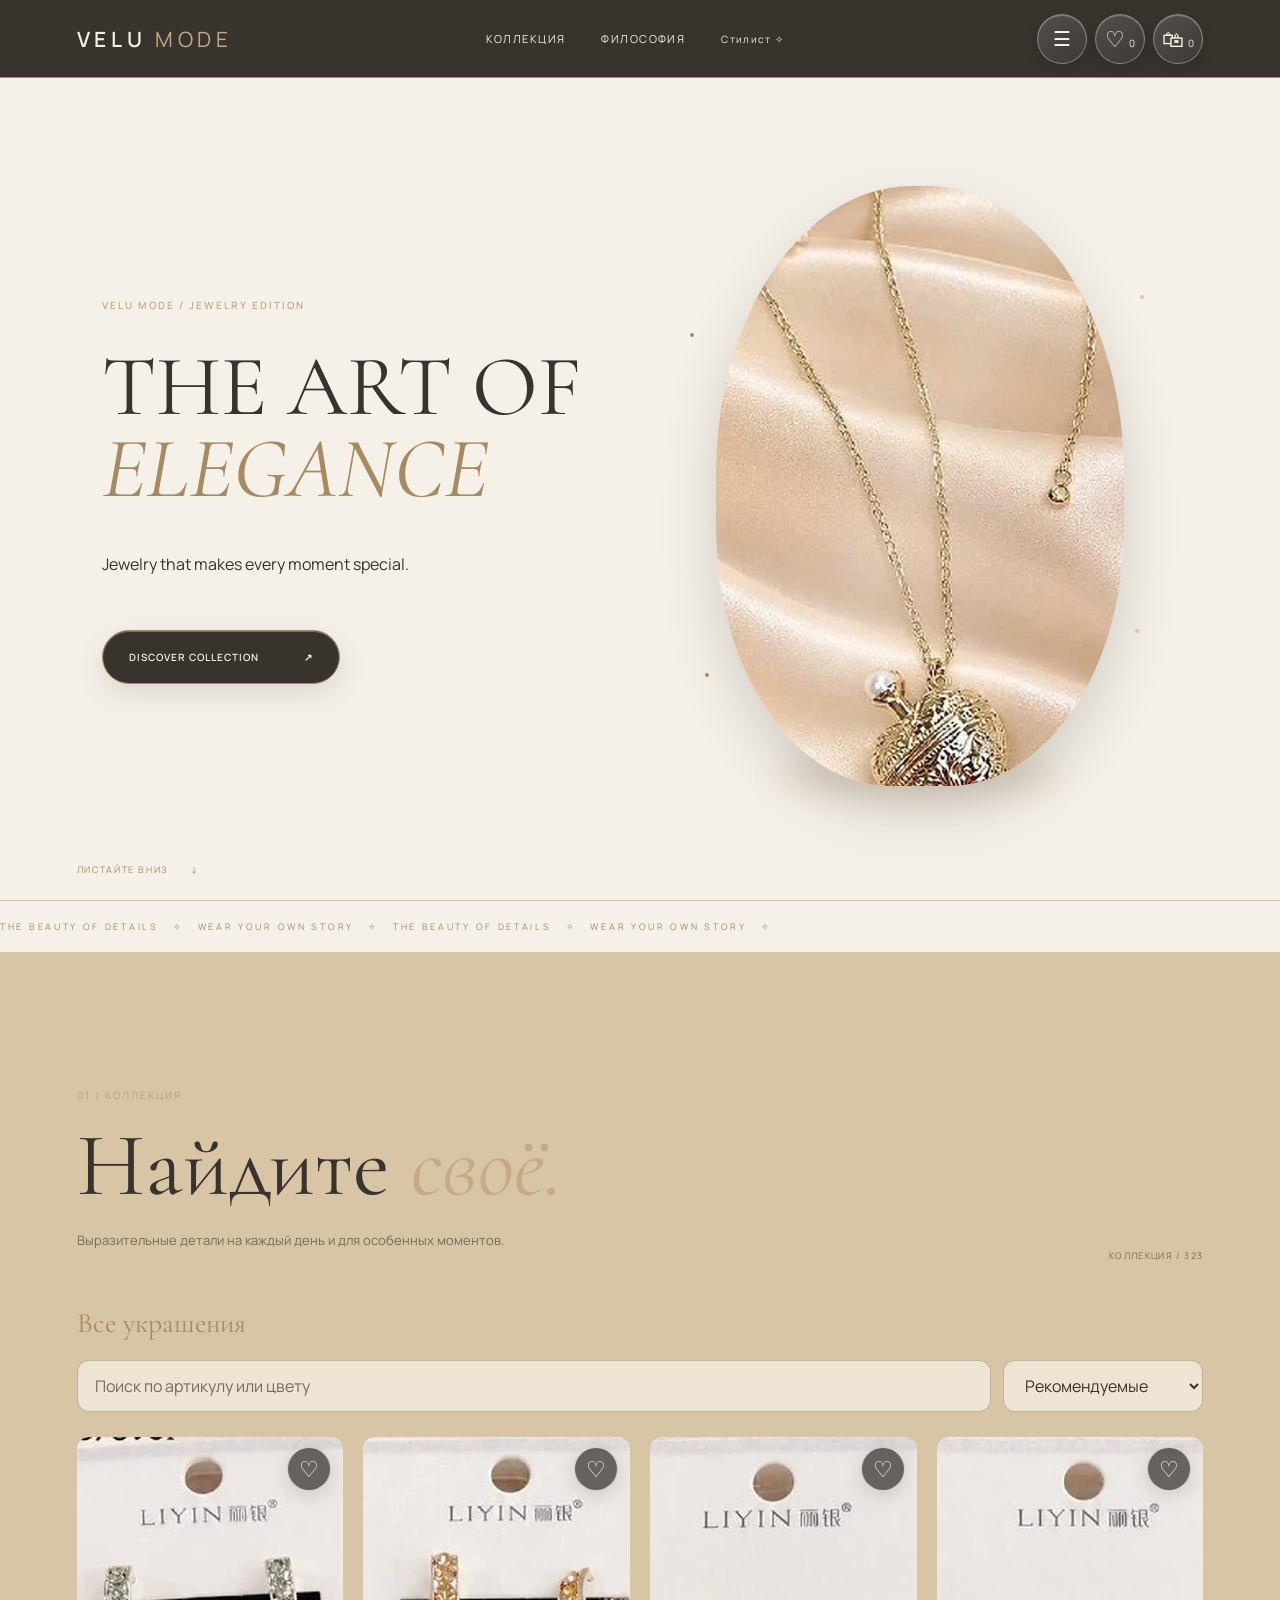
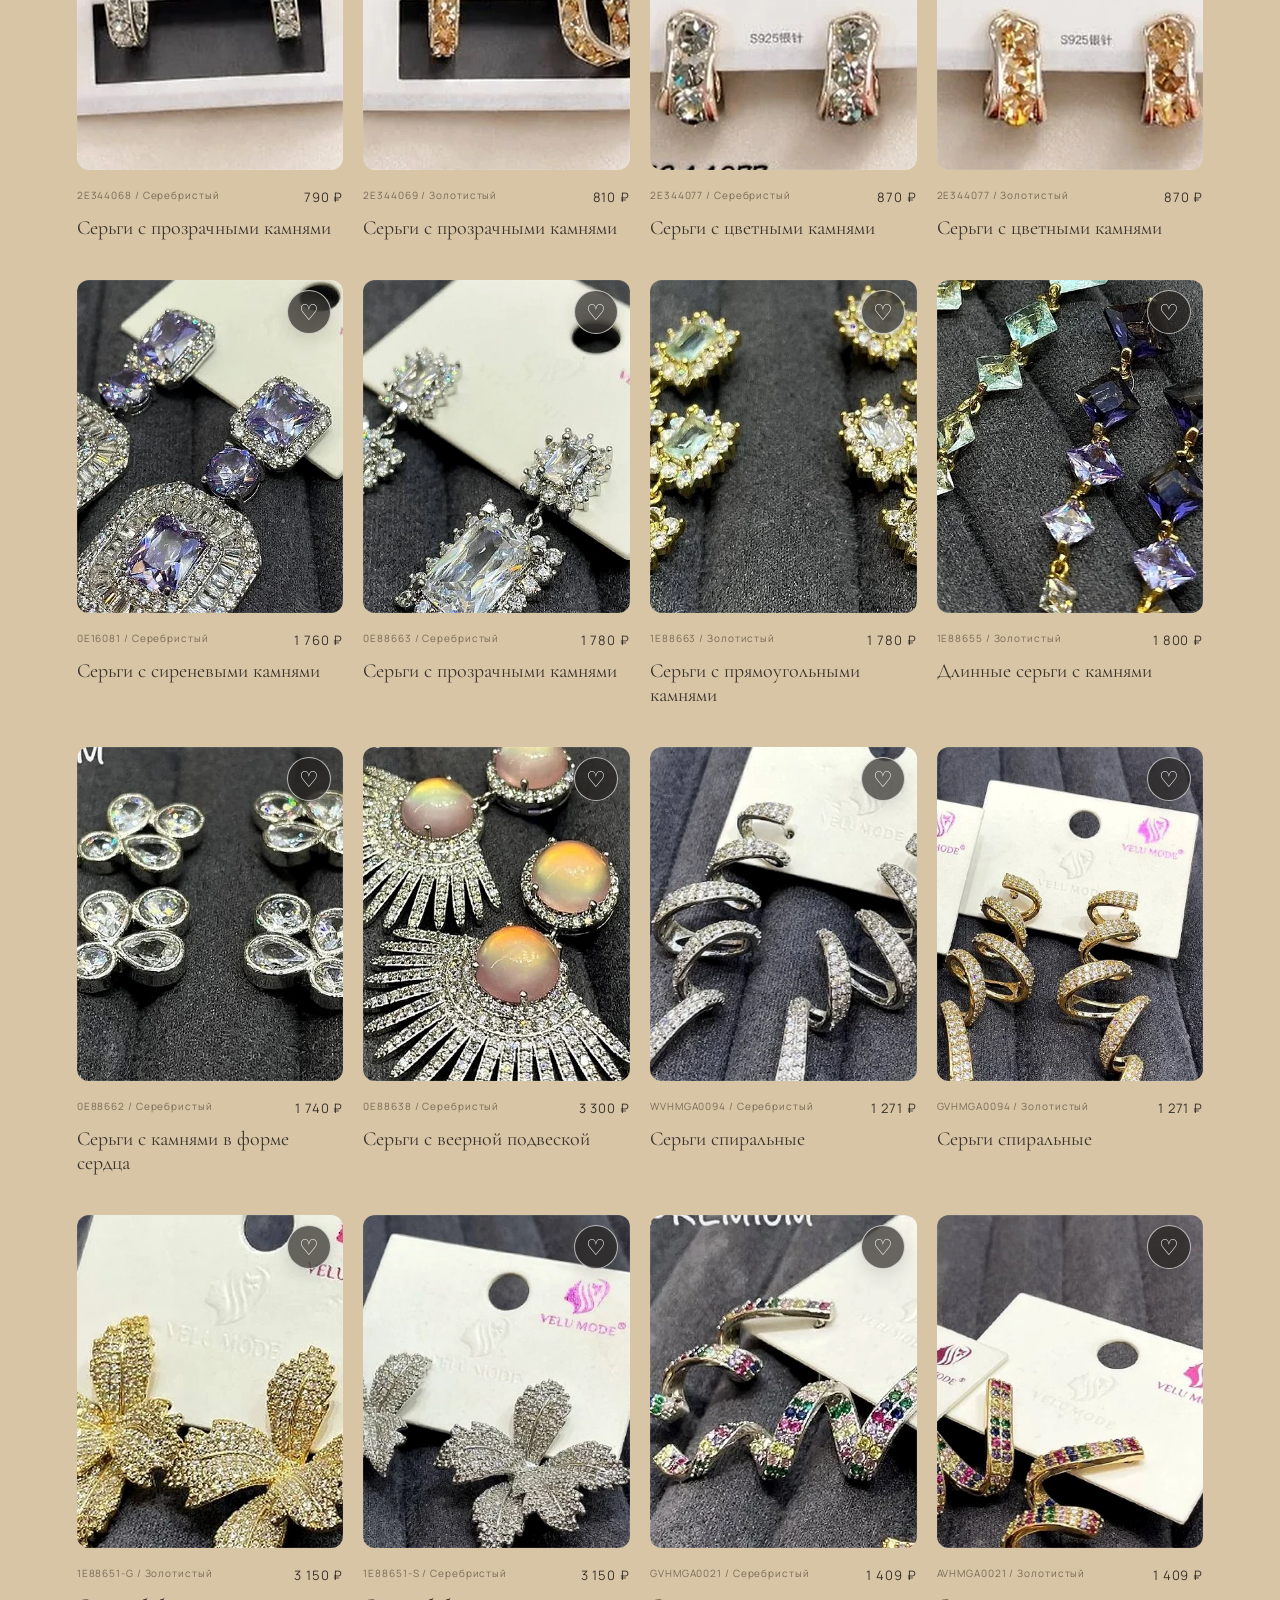
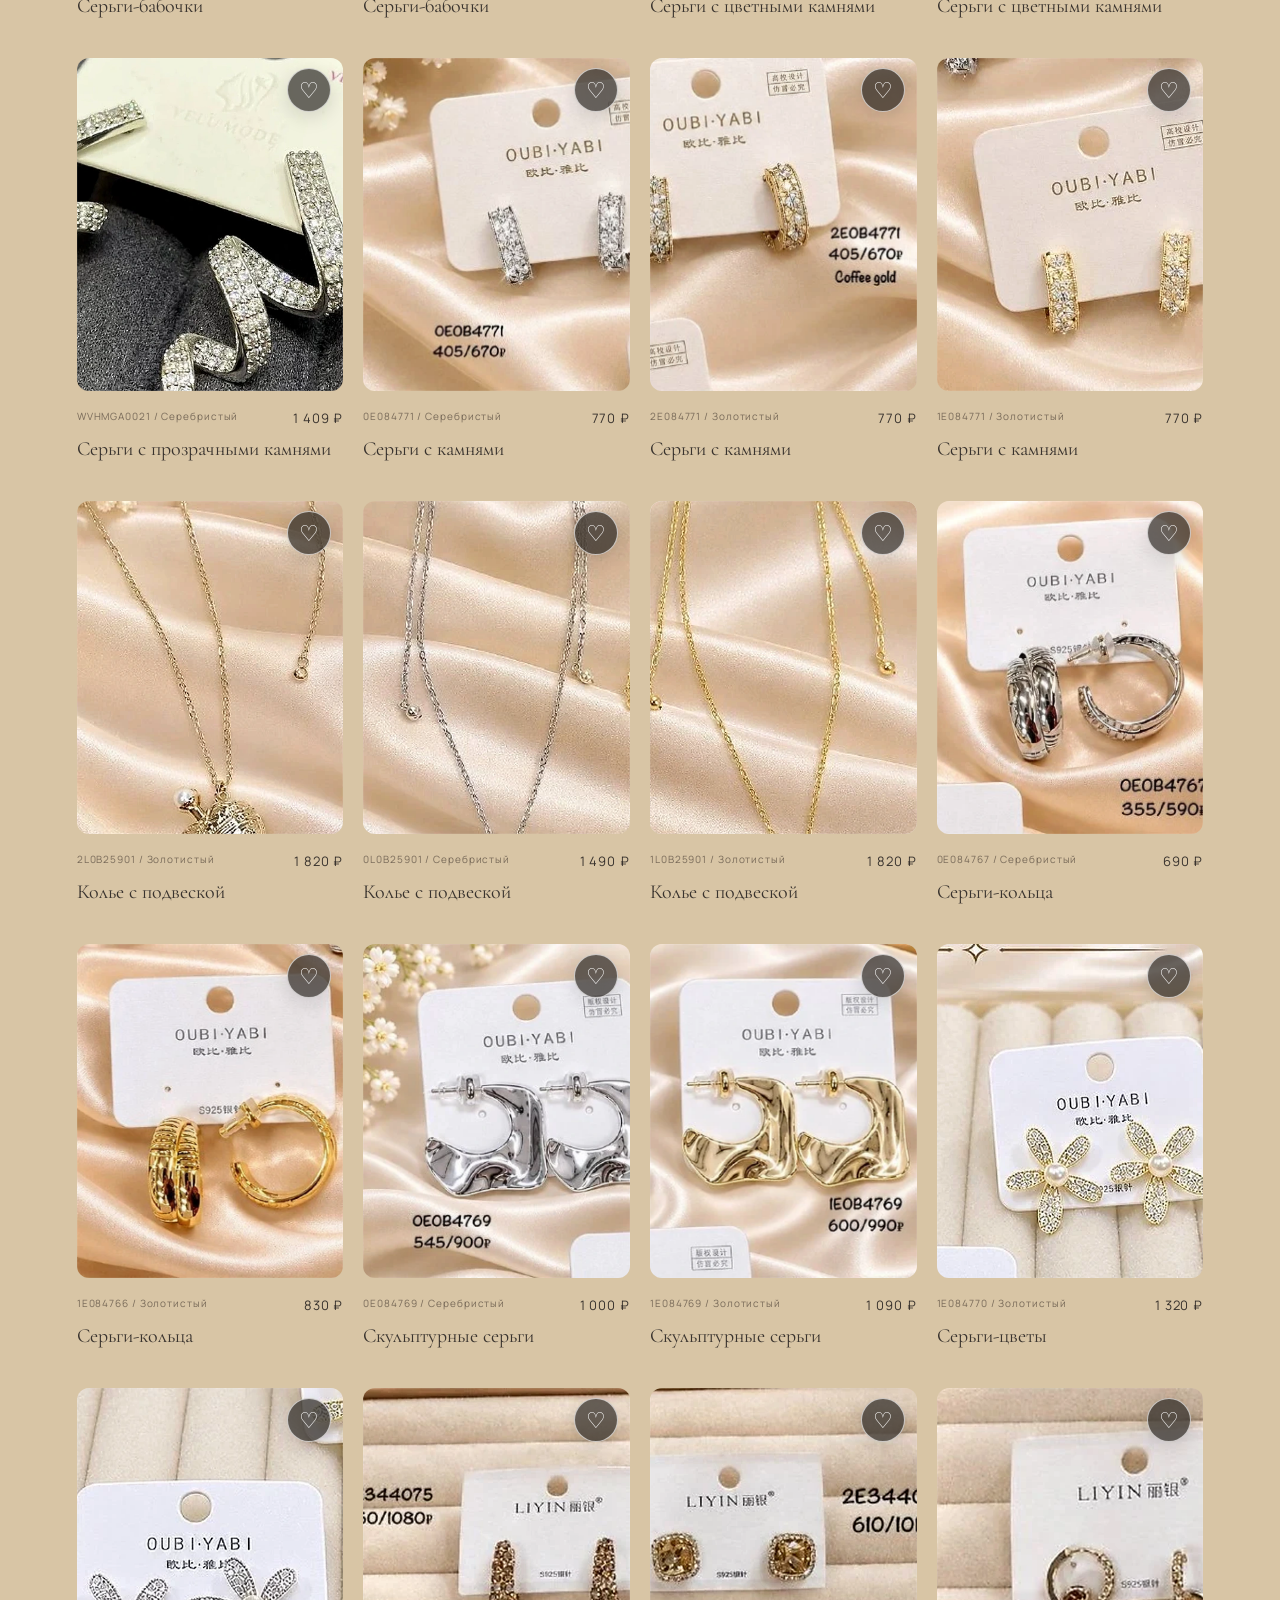
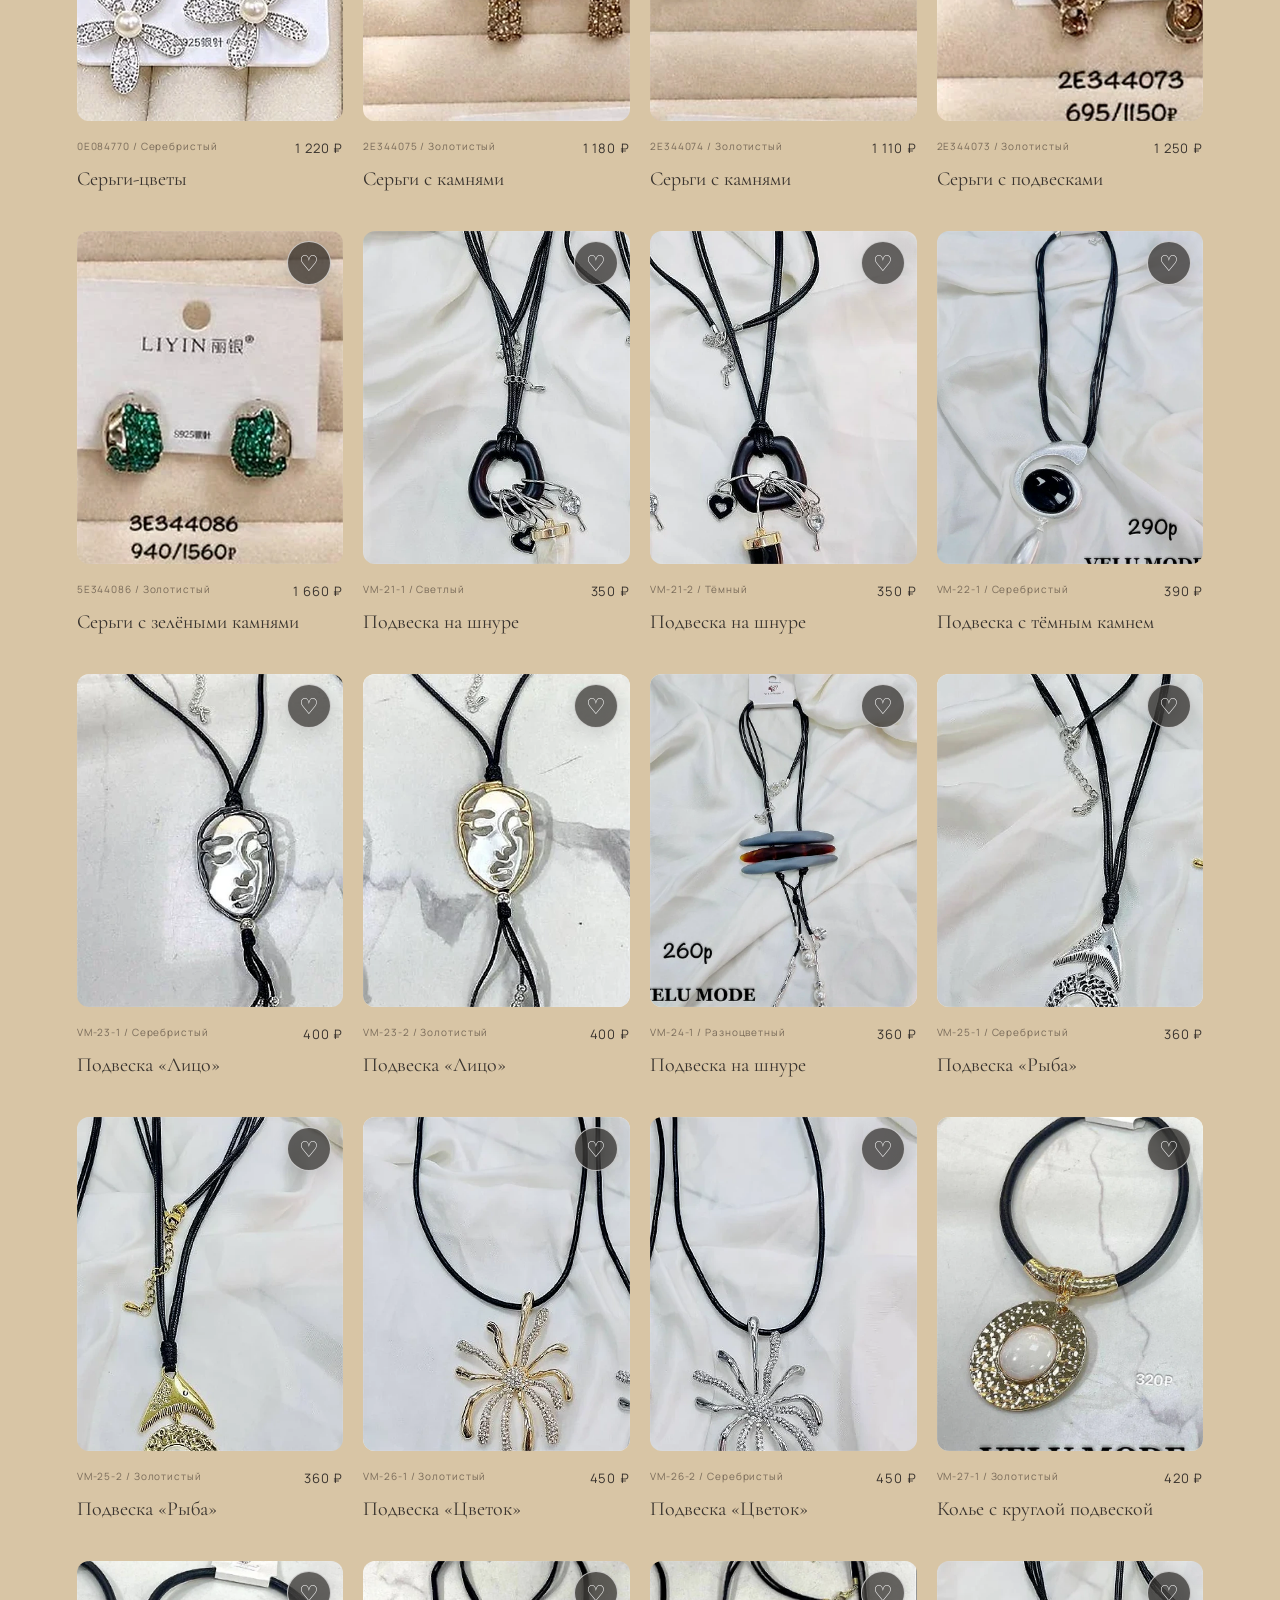
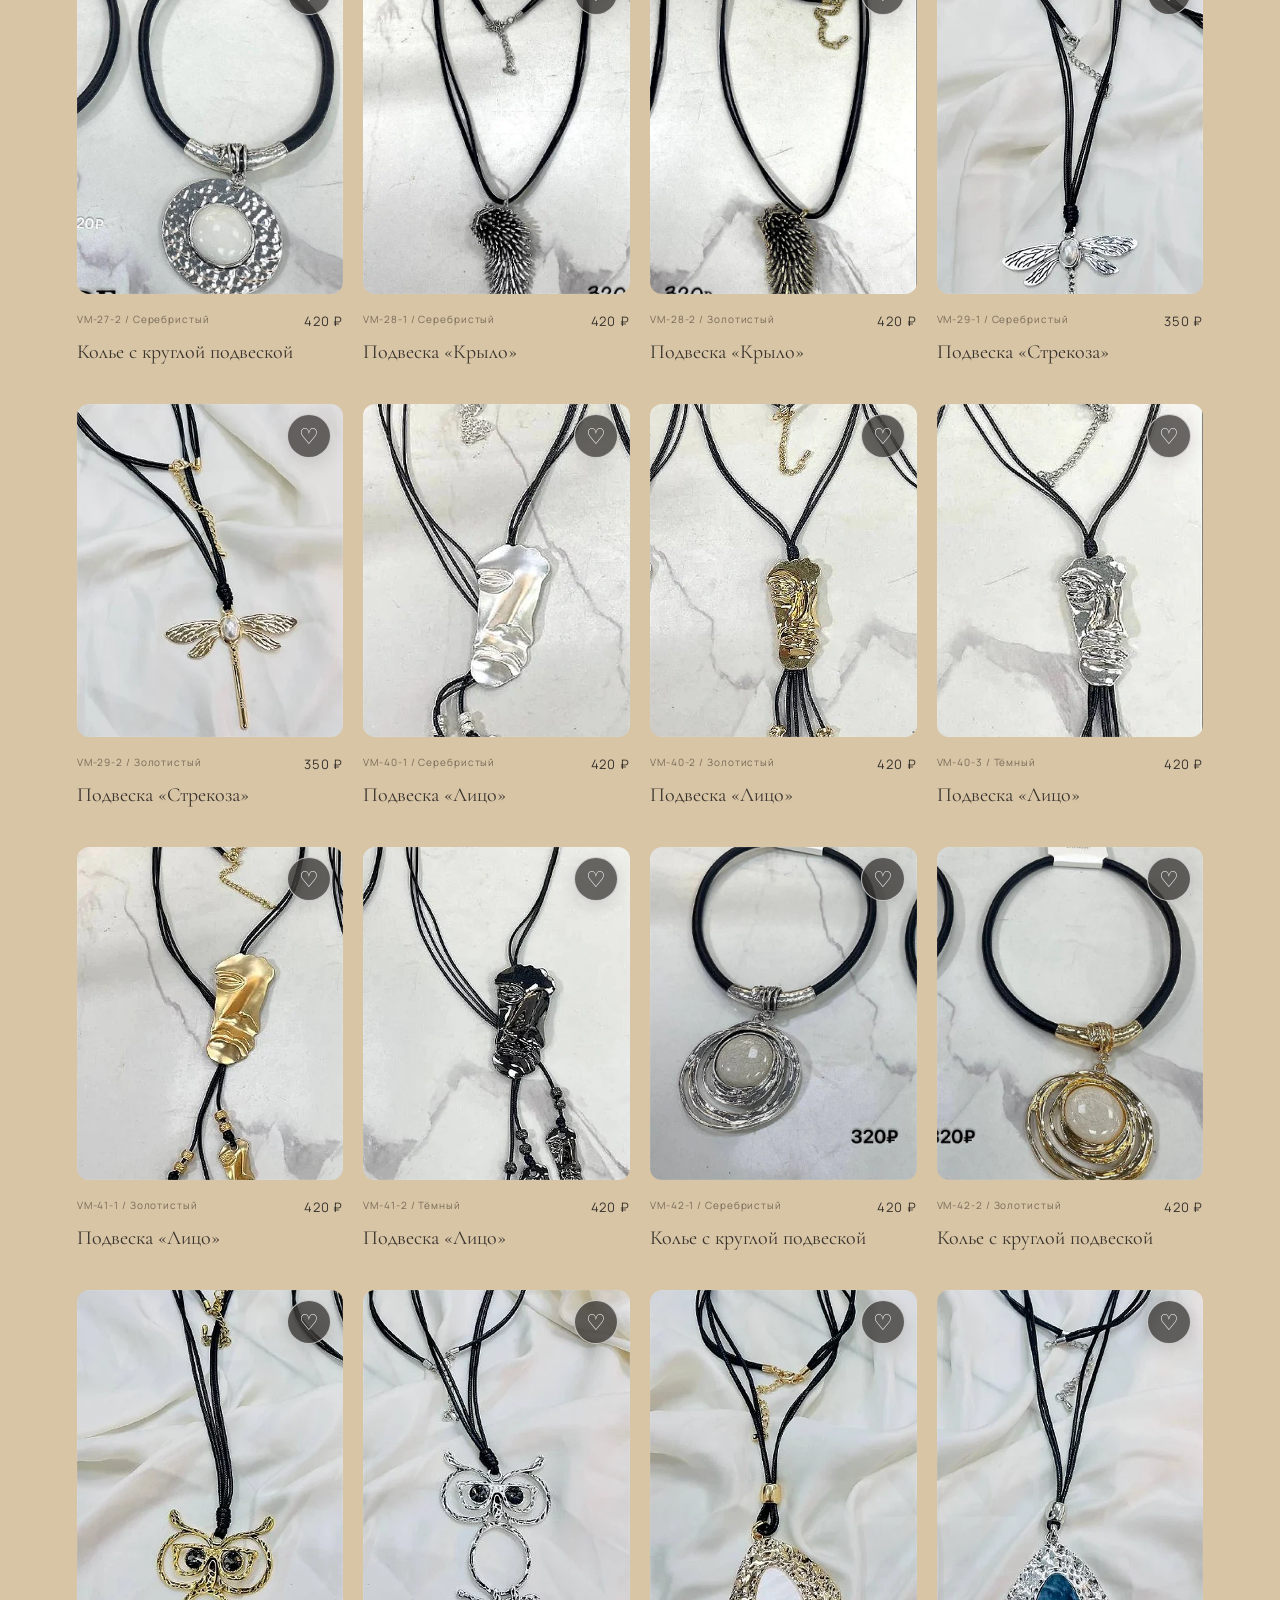
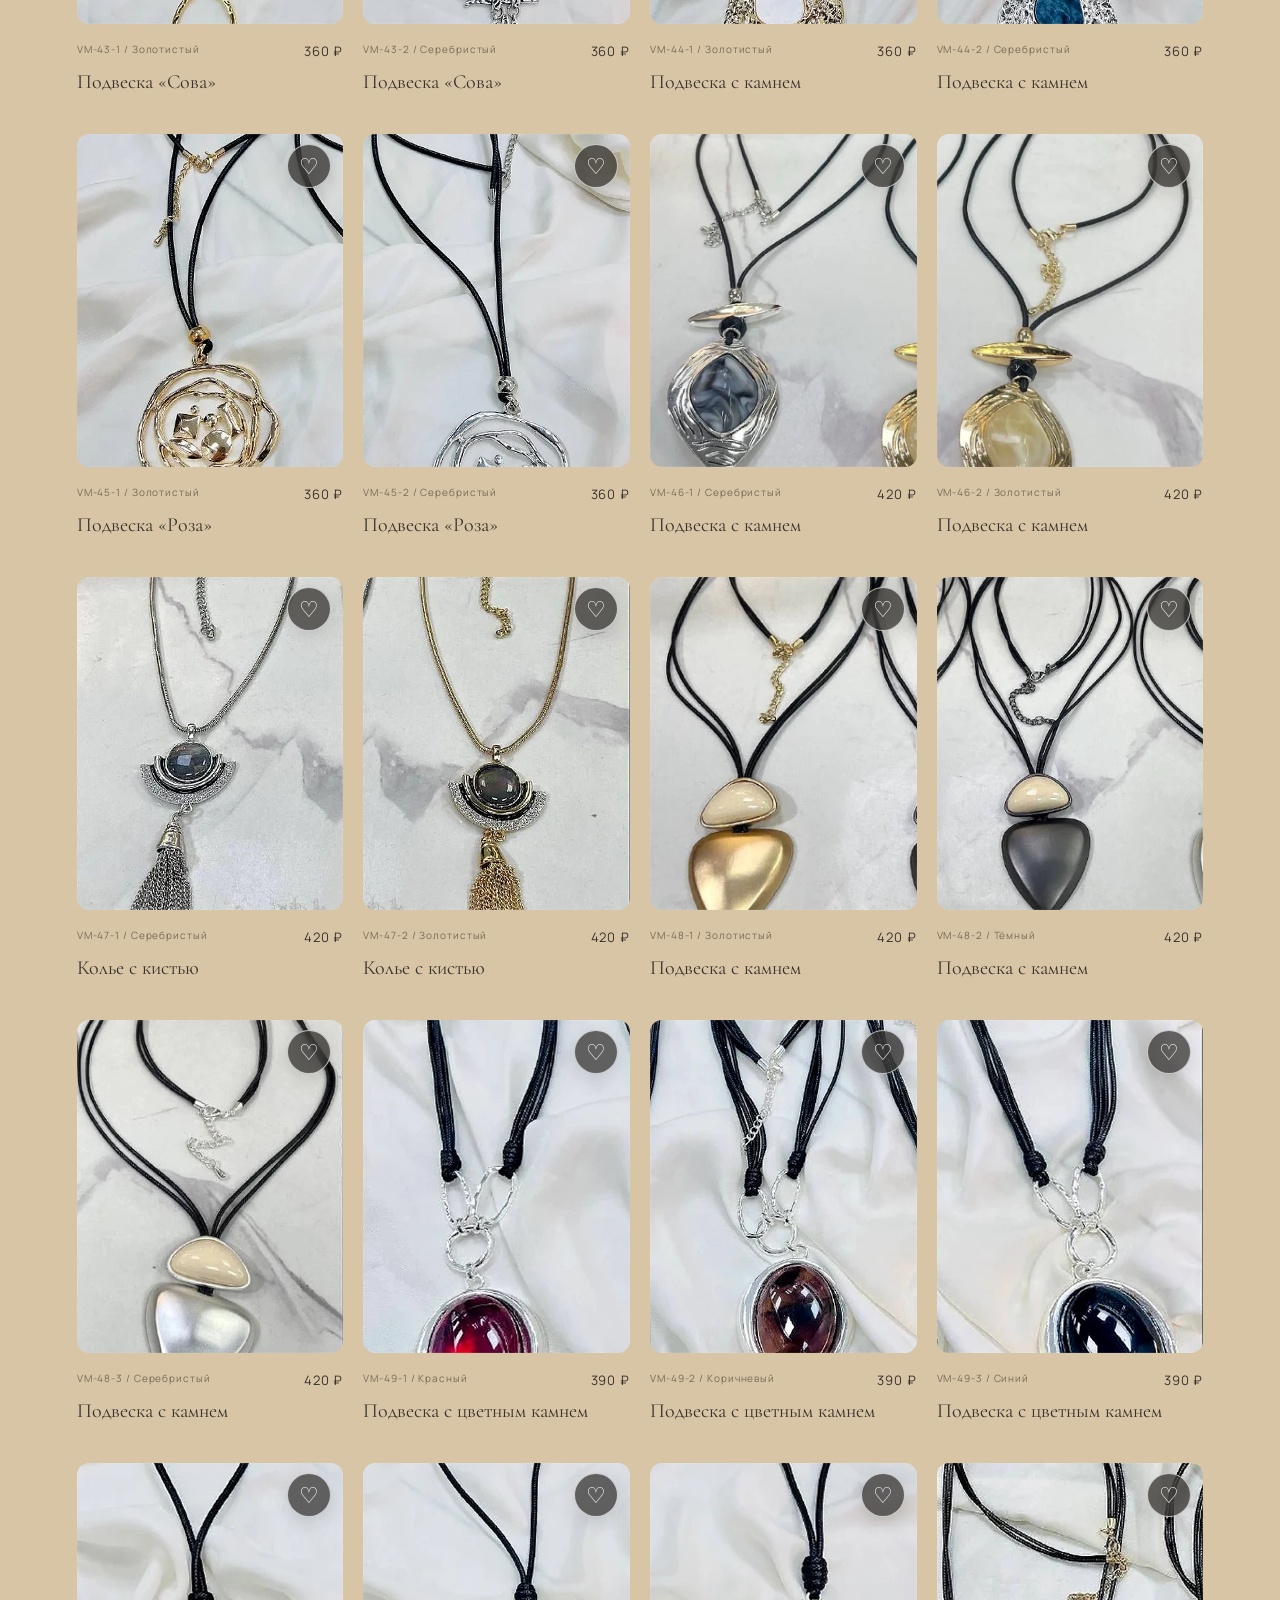
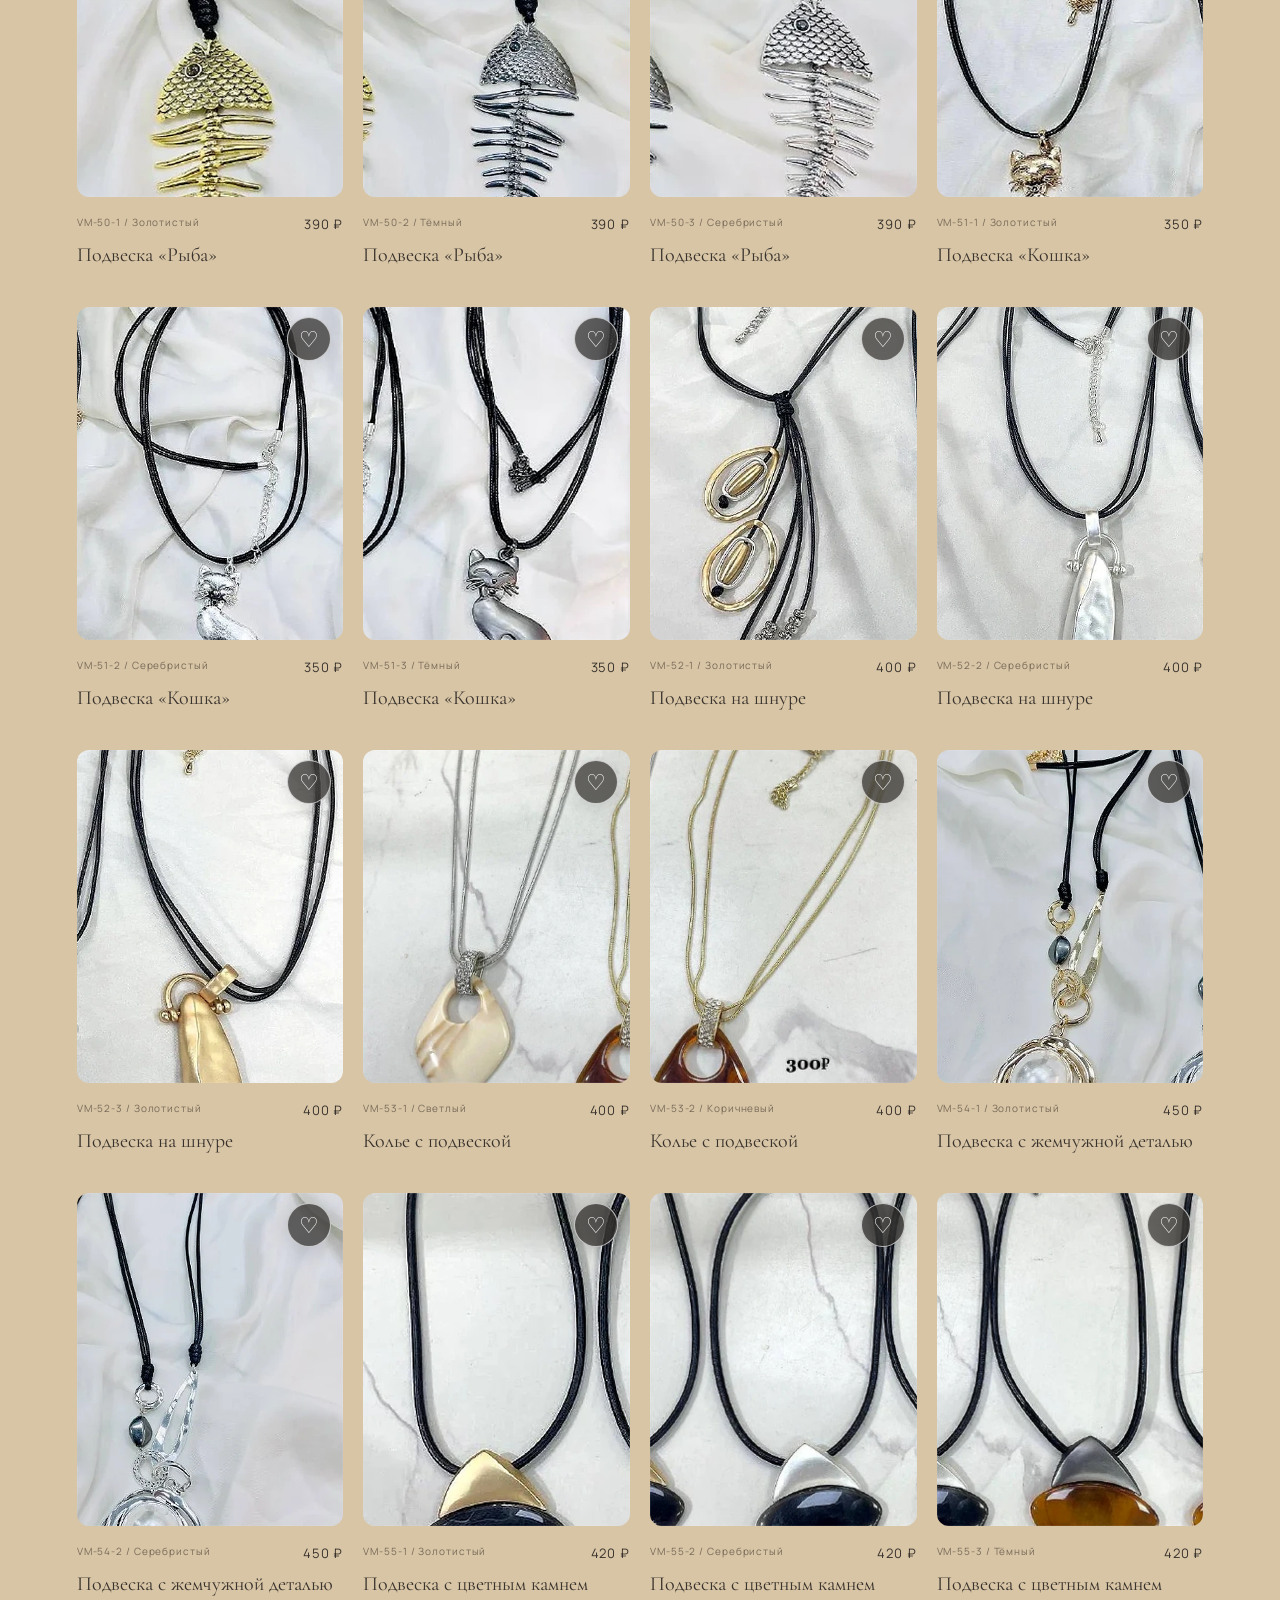
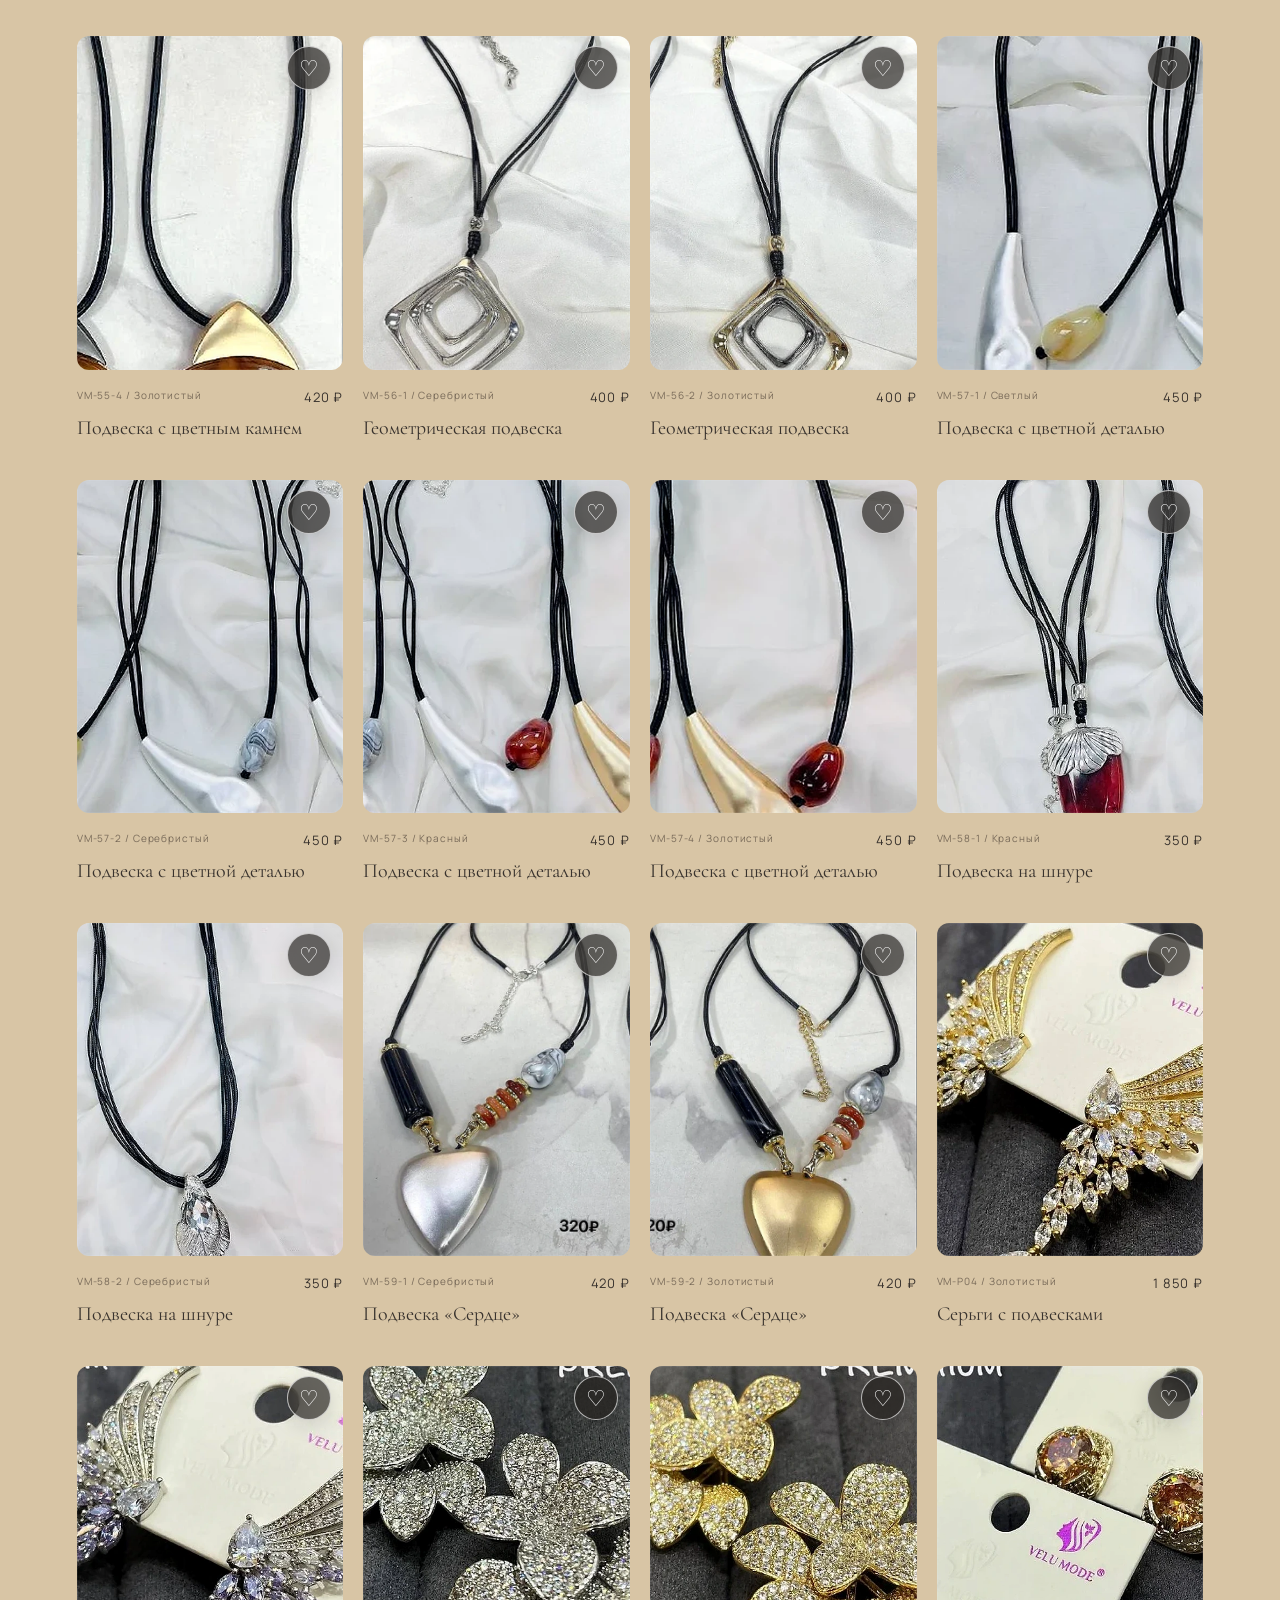
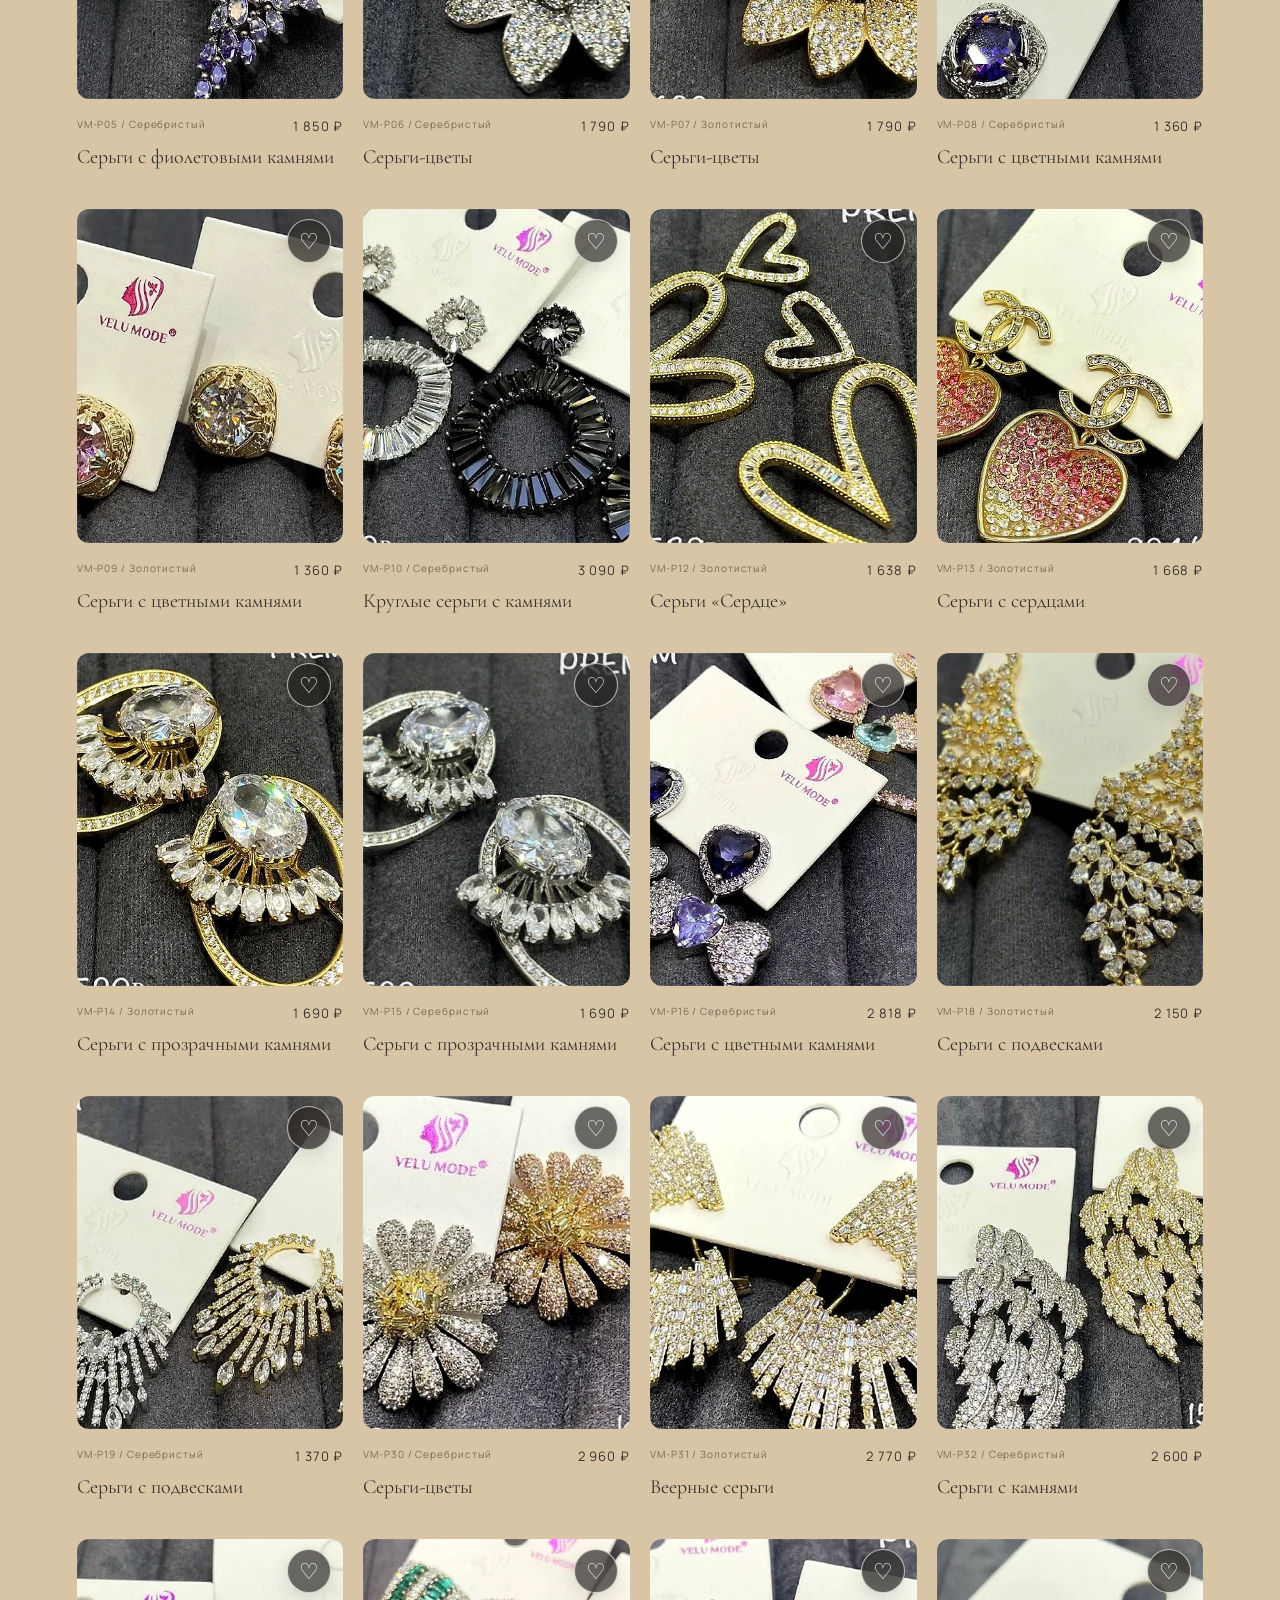
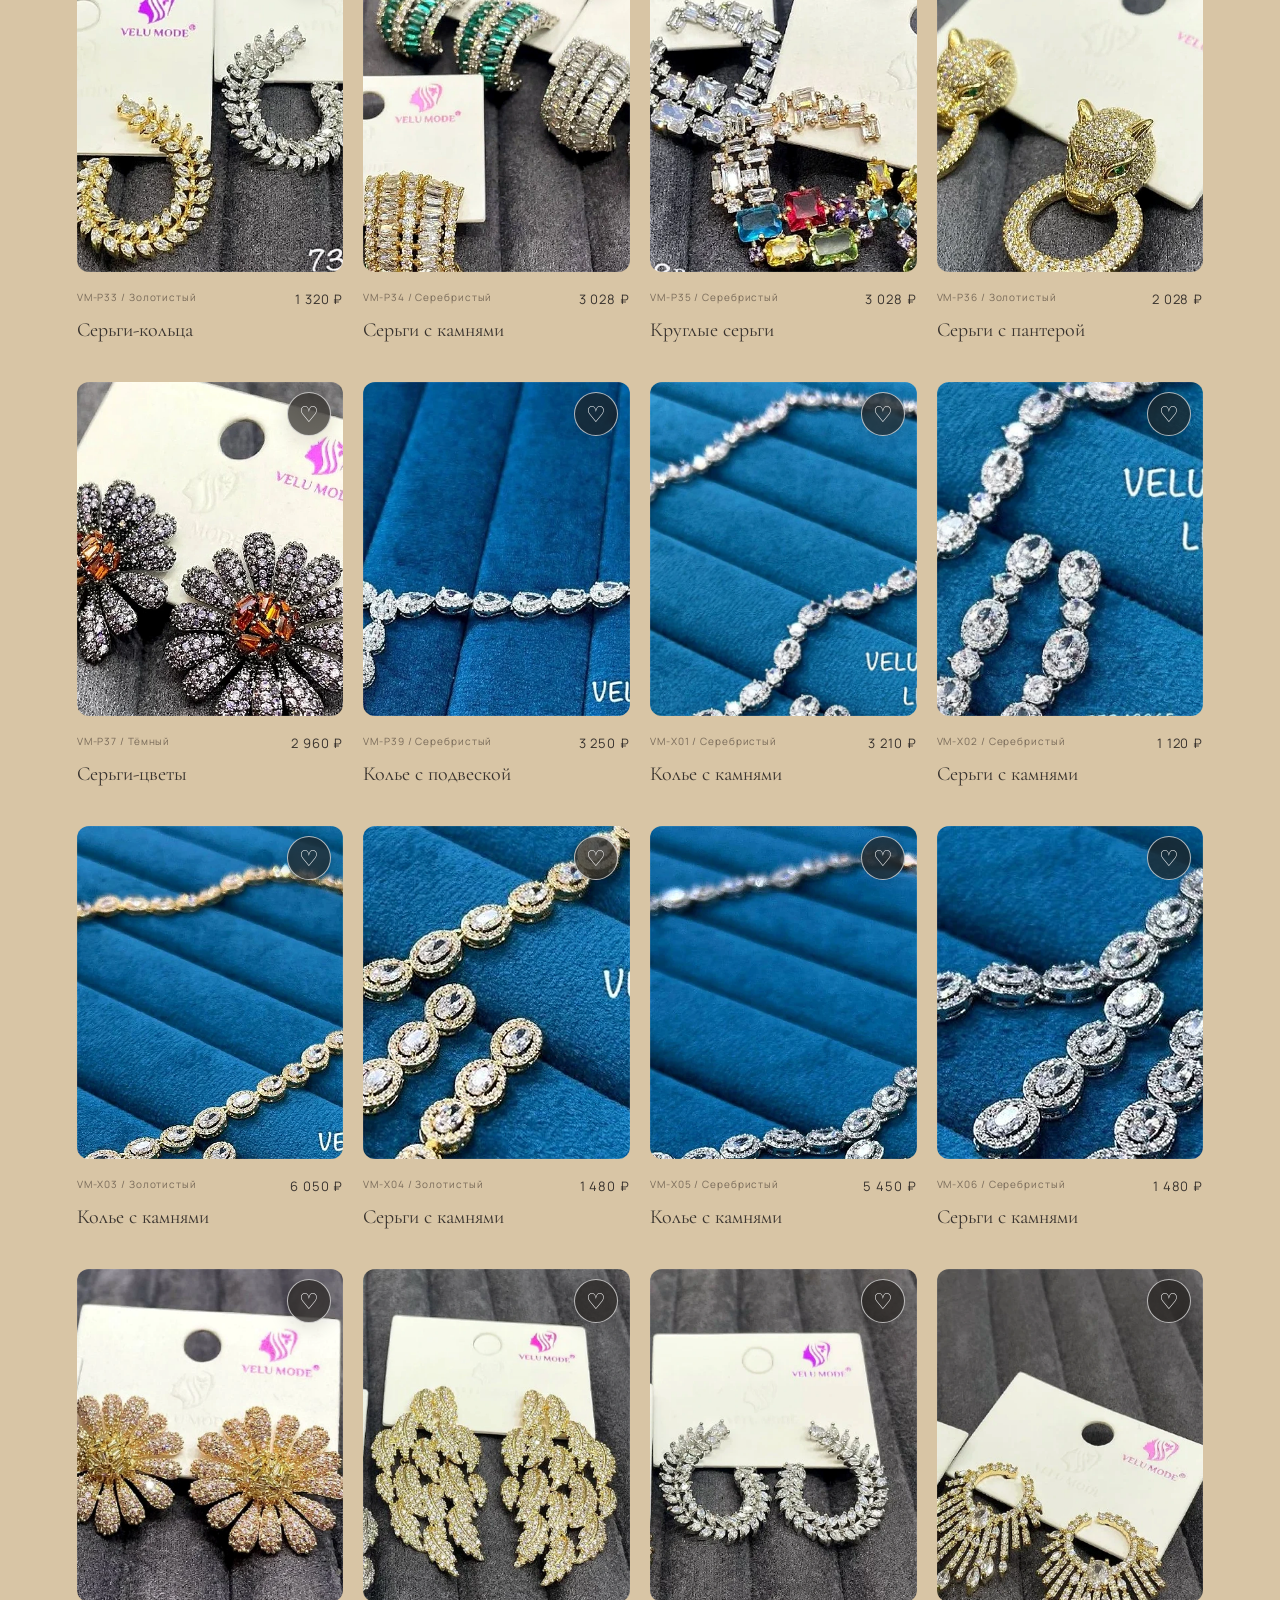
==== commit 8541fa2d: "Add floating necklace scene" ====
--- a/index.html
+++ b/index.html
@@ -1 +1 @@
-<!doctype html><html lang="ru"><head><meta charset="utf-8"><meta name="viewport" content="width=device-width,initial-scale=1,viewport-fit=cover"><meta name="description" content="Украшения VELU MODE — детали, которые создают настроение."><meta name="theme-color" content="#171613"><title>VELU MODE — украшения с характером</title><link rel="stylesheet" href="style.css"></head><body><header><a class="logo" href="#top">VELU <span>MODE</span></a><nav aria-label="Основная навигация"><a href="#catalog">Коллекция</a><a href="#about">Философия</a><button class="nav-stylist" data-open-stylist>Стилист ✧</button></nav><div class="header-actions"><button id="menu-open" class="glass icon-btn menu-icon" aria-label="Выбрать категорию украшений">☰</button><button id="bag" class="glass icon-btn" aria-label="Открыть избранное">♡ <span id="count">0</span></button><button id="cart-open" class="glass icon-btn" aria-label="Открыть корзину">🛍 <span id="cart-count">0</span></button></div></header><main id="top"><section class="hero cinematic" id="experience"><canvas id="jewel-canvas" aria-hidden="true"></canvas><div class="cinematic-copy"><p class="eyebrow">VELU MODE / JEWELRY EDITION</p><h1>УКРАШЕНИЯ,<br><em>КОТОРЫЕ ГОВОРЯТ</em></h1><p class="intro">Найдите деталь, которая подчеркнёт ваш стиль.</p><a class="button glass" href="#catalog">СМОТРЕТЬ КОЛЛЕКЦИЮ <span>↗</span></a></div><div class="hero-bottom">ЛИСТАЙТЕ ВНИЗ <span>↓</span></div></section><div class="marquee" aria-hidden="true"><div>THE BEAUTY OF DETAILS &nbsp; ✧ &nbsp; WEAR YOUR OWN STORY &nbsp; ✧ &nbsp; THE BEAUTY OF DETAILS &nbsp; ✧ &nbsp; WEAR YOUR OWN STORY &nbsp; ✧ &nbsp;</div></div><section class="catalog" id="catalog"><div class="section-head reveal"><div><p class="eyebrow">01 / КОЛЛЕКЦИЯ</p><h2>Найдите <em>своё.</em></h2><p>Выразительные детали на каждый день и для особенных моментов.</p></div><span class="note">КОЛЛЕКЦИЯ / 323</span></div><p id="category-label" class="category-label">Все украшения</p><div class="controls"><label><span class="sr">Поиск по артикулу</span><input id="search" placeholder="Поиск по артикулу или цвету"></label><select id="sort" aria-label="Сортировка товаров"><option value="featured">Рекомендуемые</option><option value="low">Сначала дешевле</option><option value="high">Сначала дороже</option></select></div><div id="grid" class="grid"></div><p id="empty" hidden>Ничего не найдено. Попробуйте другой запрос.</p></section><section class="stylist-banner reveal"><div><p class="eyebrow">ВАШ ЛИЧНЫЙ СТИЛИСТ / ✧</p><h2>Украшение,<br><em>которое почувствуете.</em></h2><p>Расскажите о своих предпочтениях — поможем найти подходящую деталь в коллекции.</p><button class="button glass" data-open-stylist>НАЙТИ СВОЁ УКРАШЕНИЕ <span>↗</span></button></div><div class="stylist-symbol" aria-hidden="true">✧</div></section><section class="editorial" aria-label="Из коллекции"><div class="editorial-intro reveal"><p class="eyebrow">THE EDIT / VELU MODE</p><h2>Искусство<br><em>деталей.</em></h2><p>Украшения, которые становятся частью вашей истории.</p><a href="#catalog">СМОТРЕТЬ КОЛЛЕКЦИЮ ↗</a></div><div class="editorial-photo editorial-photo-large reveal"><img src="add-searchj-120.webp" alt="Браслет из коллекции VELU MODE" loading="lazy"><span>01 / EVERYDAY OBJECTS</span></div><div class="editorial-photo editorial-photo-small reveal"><img src="add-searchj-100.webp" alt="Серьги из коллекции VELU MODE" loading="lazy"><span>02 / THE DETAILS</span></div></section><section class="about" id="about"><p class="eyebrow">02 / BRAND STORY</p><h2>THE BEAUTY IS<br><em>IN THE DETAILS.</em></h2><p>Украшения VELU MODE — это маленькие детали, которые помогают рассказать вашу историю. Выбирайте то, что отражает настроение, индивидуальность и красоту каждого момента.</p><a href="#catalog">СМОТРЕТЬ КОЛЛЕКЦИЮ ↗</a></section></main><footer><a class="logo" href="#top">VELU <span>MODE</span></a><p>Украшения для вашего настроения.</p><button class="text-button" data-open-stylist>СТИЛИСТ ✧</button><small>© VELU MODE</small></footer><dialog id="dialog"><form method="dialog"><button class="close" aria-label="Закрыть">×</button></form><p class="eyebrow">ВАША ПОДБОРКА</p><h2>Избранное</h2><div id="saved"></div></dialog><dialog id="category-menu" aria-labelledby="menu-title"><form method="dialog"><button class="close" aria-label="Закрыть меню">×</button></form><p class="eyebrow">VELU MODE / COLLECTION</p><h2 id="menu-title">Найдите <em>своё.</em></h2><div class="category-list"><button data-category="all">Все украшения <span>↗</span></button><button data-category="earrings">Серьги <span>↗</span></button><button data-category="bracelets">Браслеты <span>↗</span></button><button data-category="rings">Кольца <span>↗</span></button><button data-category="necklaces">Колье <span>↗</span></button><button data-category="pendants">Подвески <span>↗</span></button></div></dialog><dialog id="product-dialog" aria-labelledby="product-title"><form method="dialog"><button class="close" aria-label="Закрыть">×</button></form><div id="product-detail"></div></dialog><dialog id="cart-dialog" aria-labelledby="cart-title"><form method="dialog"><button class="close" aria-label="Закрыть">×</button></form><p class="eyebrow">ВАША ПОДБОРКА</p><h2 id="cart-title">Корзина</h2><div id="cart-items"></div><div id="cart-total"></div><p class="helper-note">Оформление заказа и оплата пока не подключены.</p></dialog><dialog id="stylist"><form method="dialog"><button class="close" aria-label="Закрыть помощника">×</button></form><p class="eyebrow">VELU MODE / PERSONAL STYLIST ✧</p><h2>Давайте найдём<br><em>вашу деталь.</em></h2><p class="stylist-description">Выберите предпочтения, и стилист подберёт украшения из доступной коллекции.</p><form id="stylist-form"><fieldset><legend>Какой оттенок вам ближе?</legend><div class="options"><label><input type="radio" name="color" value="any" checked><span>Любой</span></label><label><input type="radio" name="color" value="Золотистый"><span>Золотистый</span></label><label><input type="radio" name="color" value="Серебристый"><span>Серебристый</span></label></div></fieldset><label class="budget-label" for="budget">Бюджет до</label><select id="budget"><option value="100000">Любой бюджет</option><option value="800">800 ₽</option><option value="850">850 ₽</option><option value="900">900 ₽</option><option value="1500">1 500 ₽</option><option value="2000">2 000 ₽</option><option value="3500">3 500 ₽</option></select><button type="submit" class="button glass">ПОДОБРАТЬ <span>✧</span></button></form><div id="recommendations" aria-live="polite"></div><p class="helper-note">Подбор по вашим условиям и товарам каталога. Нейросеть пока не подключена.</p></dialog><script src="app.js"></script><script src="experience.js"></script></body></html>
+<!doctype html><html lang="ru"><head><meta charset="utf-8"><meta name="viewport" content="width=device-width,initial-scale=1,viewport-fit=cover"><meta name="description" content="Украшения VELU MODE — детали, которые создают настроение."><meta name="theme-color" content="#171613"><title>VELU MODE — украшения с характером</title><link rel="stylesheet" href="style.css"></head><body><header><a class="logo" href="#top">VELU <span>MODE</span></a><nav aria-label="Основная навигация"><a href="#catalog">Коллекция</a><a href="#about">Философия</a><button class="nav-stylist" data-open-stylist>Стилист ✧</button></nav><div class="header-actions"><button id="menu-open" class="glass icon-btn menu-icon" aria-label="Выбрать категорию украшений">☰</button><button id="bag" class="glass icon-btn" aria-label="Открыть избранное">♡ <span id="count">0</span></button><button id="cart-open" class="glass icon-btn" aria-label="Открыть корзину">🛍 <span id="cart-count">0</span></button></div></header><main id="top"><section class="hero cinematic floating-experience" id="experience"><div class="floating-scene" aria-hidden="true"><div class="jewel-halo"></div><div class="jewel-shadow"></div><div class="jewel-motion"><div class="jewel-tilt"><div class="jewel-image"><img src="item17.webp" alt="" fetchpriority="high"><span class="jewel-reflection"></span></div></div></div><span class="gold-dust dust-one"></span><span class="gold-dust dust-two"></span><span class="gold-dust dust-three"></span><span class="gold-dust dust-four"></span></div><div class="cinematic-copy floating-copy"><p class="eyebrow">VELU MODE / JEWELRY EDITION</p><h1>THE ART OF<br><em>ELEGANCE</em></h1><p class="intro">Jewelry that makes every moment special.</p><a class="button glass discover-link" href="#catalog">DISCOVER COLLECTION <span>↗</span></a></div><div class="hero-bottom">ЛИСТАЙТЕ ВНИЗ <span>↓</span></div></section><div class="marquee" aria-hidden="true"><div>THE BEAUTY OF DETAILS &nbsp; ✧ &nbsp; WEAR YOUR OWN STORY &nbsp; ✧ &nbsp; THE BEAUTY OF DETAILS &nbsp; ✧ &nbsp; WEAR YOUR OWN STORY &nbsp; ✧ &nbsp;</div></div><section class="catalog" id="catalog"><div class="section-head reveal"><div><p class="eyebrow">01 / КОЛЛЕКЦИЯ</p><h2>Найдите <em>своё.</em></h2><p>Выразительные детали на каждый день и для особенных моментов.</p></div><span class="note">КОЛЛЕКЦИЯ / 323</span></div><p id="category-label" class="category-label">Все украшения</p><div class="controls"><label><span class="sr">Поиск по артикулу</span><input id="search" placeholder="Поиск по артикулу или цвету"></label><select id="sort" aria-label="Сортировка товаров"><option value="featured">Рекомендуемые</option><option value="low">Сначала дешевле</option><option value="high">Сначала дороже</option></select></div><div id="grid" class="grid"></div><p id="empty" hidden>Ничего не найдено. Попробуйте другой запрос.</p></section><section class="stylist-banner reveal"><div><p class="eyebrow">ВАШ ЛИЧНЫЙ СТИЛИСТ / ✧</p><h2>Украшение,<br><em>которое почувствуете.</em></h2><p>Расскажите о своих предпочтениях — поможем найти подходящую деталь в коллекции.</p><button class="button glass" data-open-stylist>НАЙТИ СВОЁ УКРАШЕНИЕ <span>↗</span></button></div><div class="stylist-symbol" aria-hidden="true">✧</div></section><section class="editorial" aria-label="Из коллекции"><div class="editorial-intro reveal"><p class="eyebrow">THE EDIT / VELU MODE</p><h2>Искусство<br><em>деталей.</em></h2><p>Украшения, которые становятся частью вашей истории.</p><a href="#catalog">СМОТРЕТЬ КОЛЛЕКЦИЮ ↗</a></div><div class="editorial-photo editorial-photo-large reveal"><img src="add-searchj-120.webp" alt="Браслет из коллекции VELU MODE" loading="lazy"><span>01 / EVERYDAY OBJECTS</span></div><div class="editorial-photo editorial-photo-small reveal"><img src="add-searchj-100.webp" alt="Серьги из коллекции VELU MODE" loading="lazy"><span>02 / THE DETAILS</span></div></section><section class="about" id="about"><p class="eyebrow">02 / BRAND STORY</p><h2>THE BEAUTY IS<br><em>IN THE DETAILS.</em></h2><p>Украшения VELU MODE — это маленькие детали, которые помогают рассказать вашу историю. Выбирайте то, что отражает настроение, индивидуальность и красоту каждого момента.</p><a href="#catalog">СМОТРЕТЬ КОЛЛЕКЦИЮ ↗</a></section></main><footer><a class="logo" href="#top">VELU <span>MODE</span></a><p>Украшения для вашего настроения.</p><button class="text-button" data-open-stylist>СТИЛИСТ ✧</button><small>© VELU MODE</small></footer><dialog id="dialog"><form method="dialog"><button class="close" aria-label="Закрыть">×</button></form><p class="eyebrow">ВАША ПОДБОРКА</p><h2>Избранное</h2><div id="saved"></div></dialog><dialog id="category-menu" aria-labelledby="menu-title"><form method="dialog"><button class="close" aria-label="Закрыть меню">×</button></form><p class="eyebrow">VELU MODE / COLLECTION</p><h2 id="menu-title">Найдите <em>своё.</em></h2><div class="category-list"><button data-category="all">Все украшения <span>↗</span></button><button data-category="earrings">Серьги <span>↗</span></button><button data-category="bracelets">Браслеты <span>↗</span></button><button data-category="rings">Кольца <span>↗</span></button><button data-category="necklaces">Колье <span>↗</span></button><button data-category="pendants">Подвески <span>↗</span></button></div></dialog><dialog id="product-dialog" aria-labelledby="product-title"><form method="dialog"><button class="close" aria-label="Закрыть">×</button></form><div id="product-detail"></div></dialog><dialog id="cart-dialog" aria-labelledby="cart-title"><form method="dialog"><button class="close" aria-label="Закрыть">×</button></form><p class="eyebrow">ВАША ПОДБОРКА</p><h2 id="cart-title">Корзина</h2><div id="cart-items"></div><div id="cart-total"></div><p class="helper-note">Оформление заказа и оплата пока не подключены.</p></dialog><dialog id="stylist"><form method="dialog"><button class="close" aria-label="Закрыть помощника">×</button></form><p class="eyebrow">VELU MODE / PERSONAL STYLIST ✧</p><h2>Давайте найдём<br><em>вашу деталь.</em></h2><p class="stylist-description">Выберите предпочтения, и стилист подберёт украшения из доступной коллекции.</p><form id="stylist-form"><fieldset><legend>Какой оттенок вам ближе?</legend><div class="options"><label><input type="radio" name="color" value="any" checked><span>Любой</span></label><label><input type="radio" name="color" value="Золотистый"><span>Золотистый</span></label><label><input type="radio" name="color" value="Серебристый"><span>Серебристый</span></label></div></fieldset><label class="budget-label" for="budget">Бюджет до</label><select id="budget"><option value="100000">Любой бюджет</option><option value="800">800 ₽</option><option value="850">850 ₽</option><option value="900">900 ₽</option><option value="1500">1 500 ₽</option><option value="2000">2 000 ₽</option><option value="3500">3 500 ₽</option></select><button type="submit" class="button glass">ПОДОБРАТЬ <span>✧</span></button></form><div id="recommendations" aria-live="polite"></div><p class="helper-note">Подбор по вашим условиям и товарам каталога. Нейросеть пока не подключена.</p></dialog><script src="app.js"></script><script src="experience.js"></script></body></html>
--- a/style.css
+++ b/style.css
@@ -21,3 +21,11 @@
 .photo{border-radius:12px}.photo img{transition:transform .6s ease}.product-open:after{border-radius:30px;box-shadow:0 5px 15px #0002}.heart{border:1px solid #ffffffa8;box-shadow:0 5px 20px #0002;transition:transform .25s,background .25s}.heart:hover{transform:scale(1.08);background:#39332ed9}.product h3{line-height:1.2;margin-top:10px}.product-meta{gap:8px}
 .category-list button{border-radius:8px;padding-left:12px;padding-right:12px}.category-list button:hover{background:#ffffff0d;padding-left:20px}.quantity button{border-radius:50%}.quantity .remove-item{border-radius:999px;padding:0 12px}.quantity .remove-item:hover{background:#ffffff16;color:white}.close{border-radius:50%;transition:background .2s}.close:hover{background:#ffffff1c}.options span{border-radius:999px}.options span:hover{border-color:#d8c5a5}
 @media(max-width:700px){.controls{flex-direction:column}.controls input,.controls select{width:100%;max-width:none}.catalog .controls{margin-top:50px}.product-open:after{content:'ПОДРОБНЕЕ ↗';opacity:1;transform:none;left:8px;bottom:8px;padding:8px 10px;font-size:8px}.button{min-height:50px}.cinematic-copy{padding:20px}}
+/* Floating necklace photographic scene; replace .jewel-image with a model when available. */
+.floating-experience{display:grid;grid-template-columns:1fr 1fr;gap:4%;align-items:center;text-align:left;background:#F5F0E8;color:#39332E;padding:5% 8% 70px;min-height:calc(100svh - 78px);overflow:hidden}
+.floating-copy{position:relative;inset:auto;align-items:flex-start;order:0;padding:0;z-index:2}.floating-experience h1{color:#39332E;text-shadow:none;font-size:clamp(54px,6.7vw,105px);letter-spacing:0;margin:24px 0}.floating-experience h1 em{color:#A68B62}.floating-experience .intro{color:#39332E}.floating-experience .button{background:#39332E;color:#F5F0E8;border-color:#A68B62}.floating-experience .hero-bottom{color:#A68B62}
+.floating-scene{order:1;position:relative;width:min(100%,510px);aspect-ratio:4/5;justify-self:center;perspective:1100px;--rx:0deg;--ry:0deg;--sx:0px;--sy:0px}.jewel-halo{position:absolute;inset:8%;border-radius:50%;background:radial-gradient(ellipse,#D8C5A580,transparent 72%)}.jewel-shadow{position:absolute;bottom:2%;left:23%;width:54%;height:6%;border-radius:50%;background:#A68B624d;filter:blur(16px);transform:translate(var(--sx),var(--sy));transition:transform 1s ease}.jewel-motion{position:absolute;inset:3% 10%;animation:jewel-float 9s ease-in-out infinite}.jewel-tilt{width:100%;height:100%;transform:rotateX(var(--rx)) rotateY(var(--ry));transition:transform .9s cubic-bezier(.2,.7,.2,1);transform-style:preserve-3d}.jewel-image{width:100%;height:100%;overflow:hidden;border-radius:48% 48% 43% 43%;box-shadow:0 24px 55px #39332E30}.jewel-image img{width:100%;height:100%;display:block;object-fit:cover;object-position:center}.jewel-reflection{position:absolute;inset:0;border-radius:inherit;pointer-events:none;background:linear-gradient(115deg,transparent 30%,#FFFFFF35 50%,transparent 68%);animation:jewel-light 11s ease-in-out infinite}.gold-dust{position:absolute;width:4px;height:4px;border-radius:50%;background:#A68B62;animation:jewel-dust 6s ease-in-out infinite}.dust-one{left:5%;top:26%}.dust-two{right:6%;top:20%;animation-delay:1.3s;background:#D8C5A5}.dust-three{left:8%;bottom:20%;animation-delay:2.6s}.dust-four{right:7%;bottom:27%;animation-delay:4s;background:#D8C5A5}
+.floating-copy .eyebrow,.floating-copy h1,.floating-copy .intro,.floating-copy .discover-link{animation:jewel-copy .8s both}.floating-copy .eyebrow{animation-delay:.35s}.floating-copy h1{animation-delay:.65s}.floating-copy .intro{animation-delay:.95s}.floating-copy .discover-link{animation-delay:1.25s}.floating-experience.departing .jewel-motion{animation:jewel-depart .8s ease-in forwards}.floating-experience.departing:after{content:'';position:absolute;inset:0;pointer-events:none;background:linear-gradient(110deg,transparent,#D8C5A580,transparent);animation:jewel-flash .8s both}.floating-experience.scene-hidden .jewel-motion,.floating-experience.scene-hidden .jewel-reflection,.floating-experience.scene-hidden .gold-dust{animation-play-state:paused}
+@keyframes jewel-float{0%,100%{transform:translateY(0) rotate(-1deg)}50%{transform:translateY(-13px) rotate(1deg)}}@keyframes jewel-light{0%,30%{transform:translateX(-120%)}75%,100%{transform:translateX(120%)}}@keyframes jewel-dust{0%,100%{opacity:.15;transform:translateY(0)}50%{opacity:.65;transform:translateY(-12px)}}@keyframes jewel-copy{from{opacity:0;transform:translateY(18px)}to{opacity:1;transform:translateY(0)}}@keyframes jewel-depart{to{transform:scale(1.25) translateY(-18%);opacity:0}}@keyframes jewel-flash{0%{opacity:0;transform:translateX(-60%)}50%{opacity:1}100%{opacity:0;transform:translateX(60%)}}
+@media(max-width:700px){.floating-experience{grid-template-columns:1fr;gap:18px;padding:25px 7% 48px;min-height:calc(100svh - 64px)}.floating-scene{order:0;width:min(65vw,300px)}.floating-copy{order:1;padding:0}.floating-experience h1{font-size:clamp(42px,10vw,66px);margin:15px 0}.floating-experience .intro{margin:0}.floating-experience .button{margin-top:20px}}
+@media(prefers-reduced-motion:reduce){.floating-experience *{animation:none!important;transition:none!important}}
